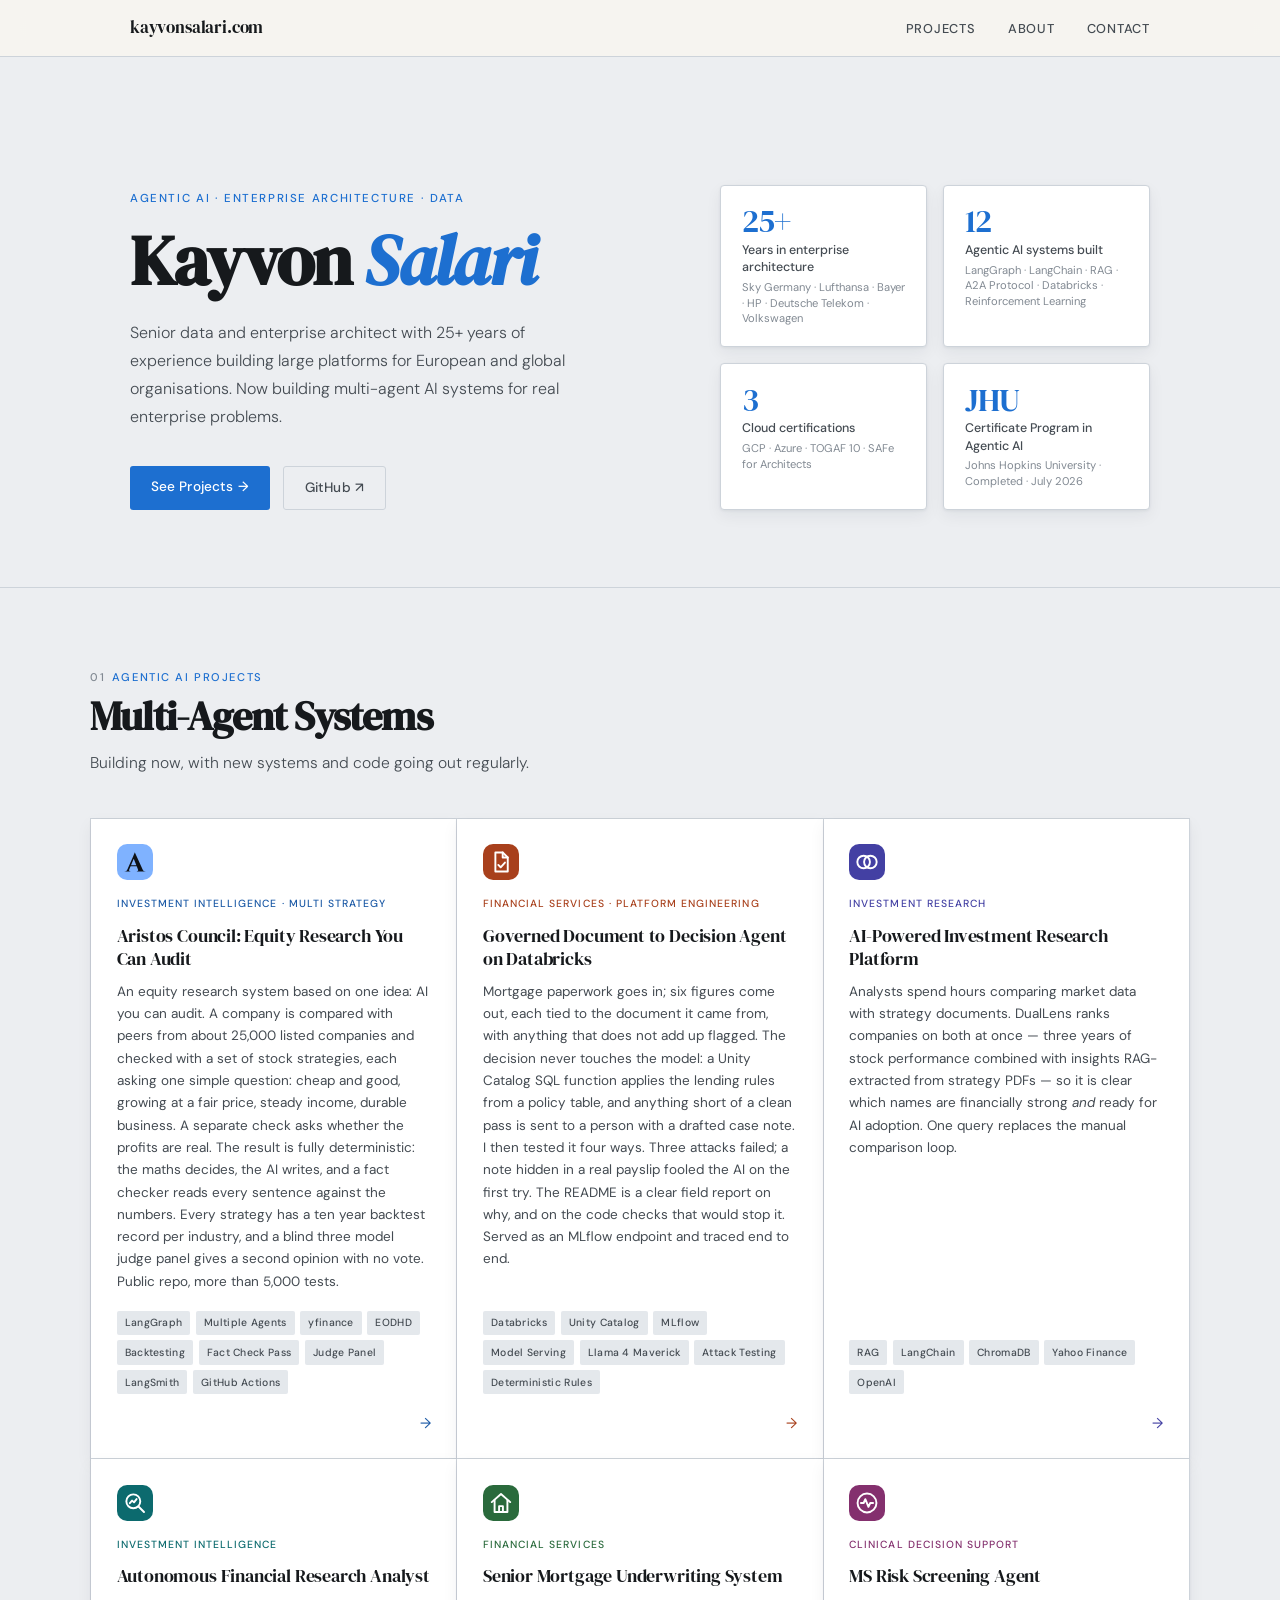
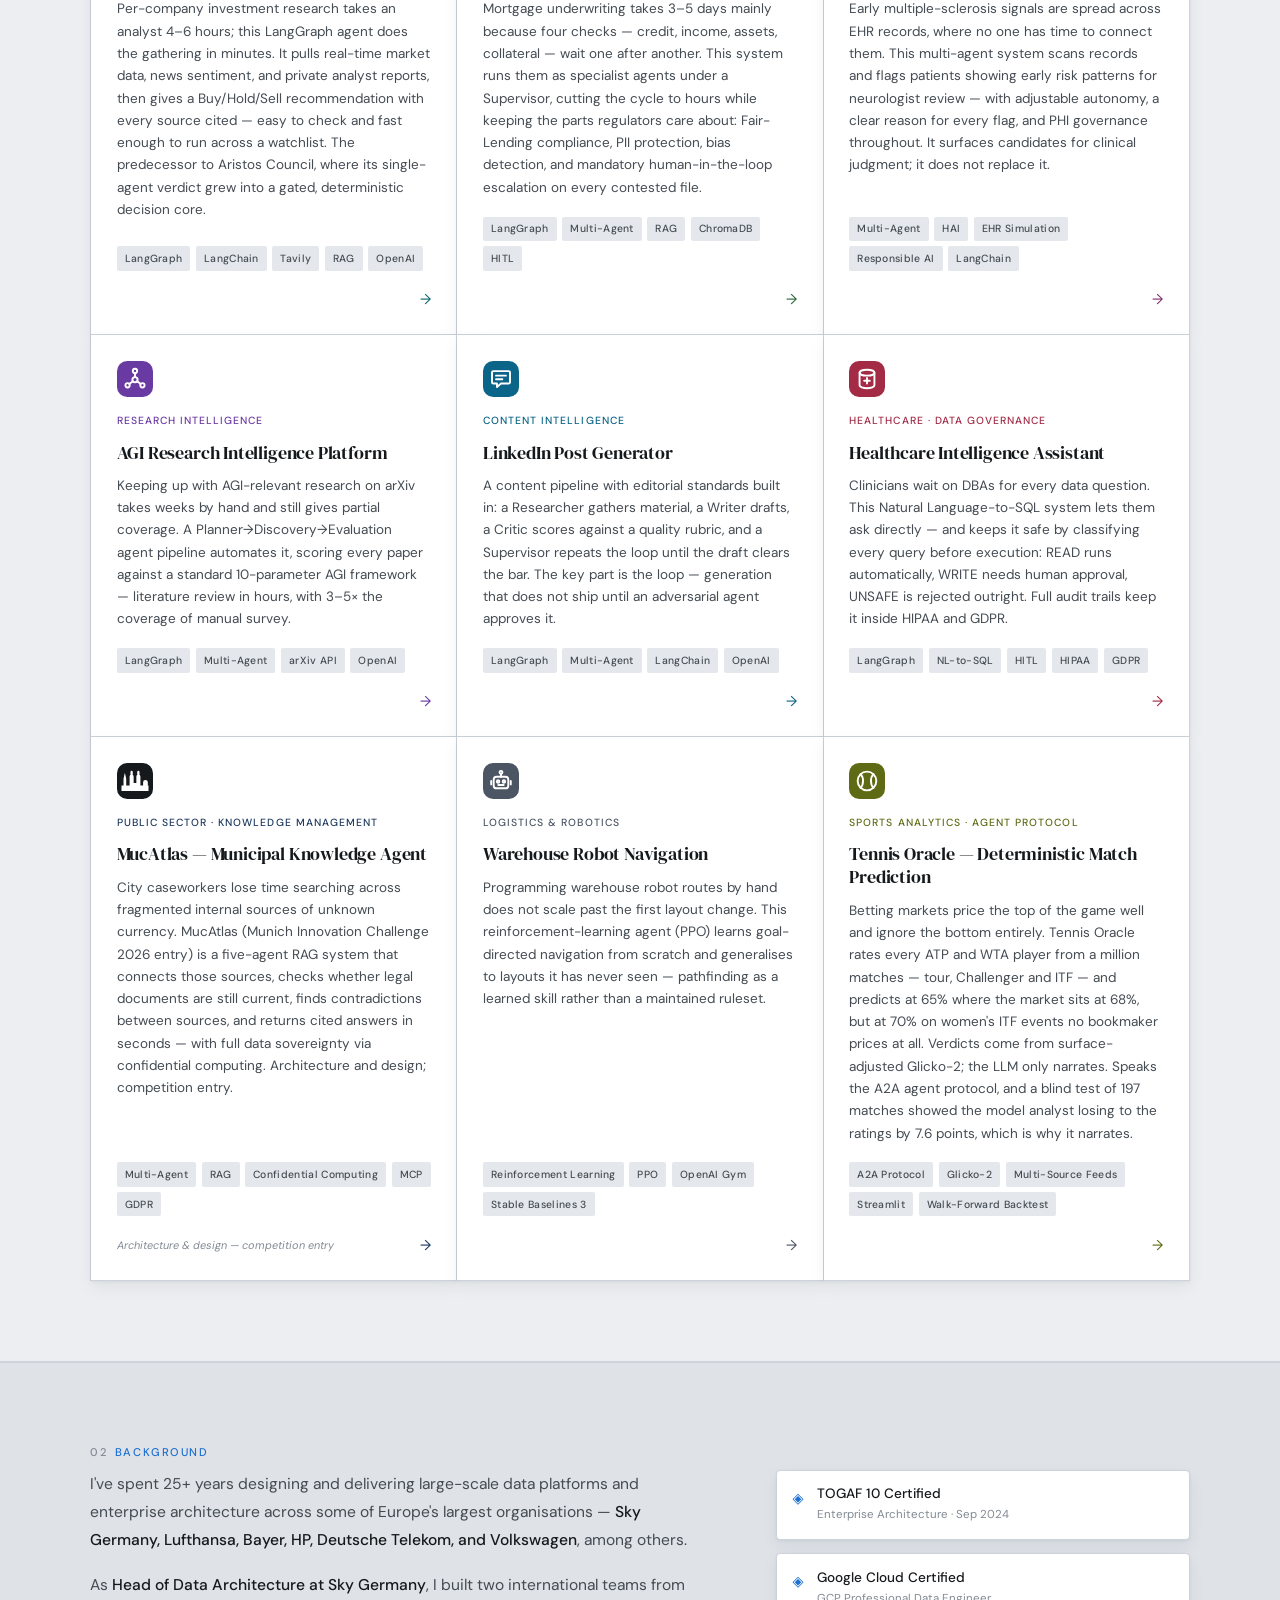
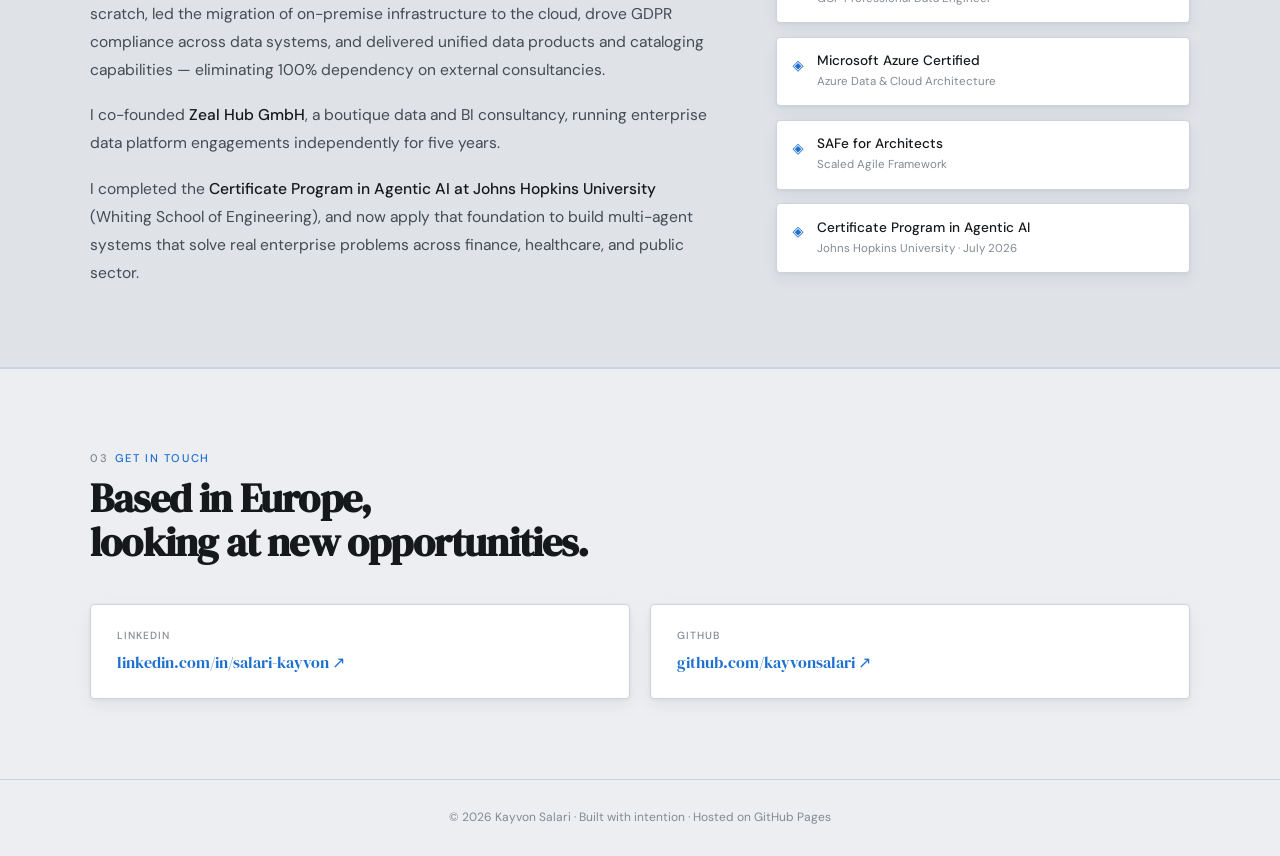
==== index.html @ 8d20ae97 "Header shows kayvonsalari.com; larger Built-with logos; MucAtlas navy and skyline icon - Main page h" ====
<!DOCTYPE html>
<html lang="en">
<head>
  <meta charset="UTF-8" />
  <meta name="viewport" content="width=device-width, initial-scale=1.0" />
  <title>Kayvon Salari — AI systems and enterprise architecture</title>
  <link rel="icon" href="data:image/svg+xml,<svg xmlns='http://www.w3.org/2000/svg' viewBox='0 0 64 64'><rect width='64' height='64' rx='12' fill='%231d6fd0'/><text x='32' y='46' font-family='Georgia,serif' font-size='42' font-weight='700' text-anchor='middle' fill='white'>K</text></svg>" />
  <link rel="preconnect" href="https://fonts.googleapis.com" />
  <link rel="preconnect" href="https://fonts.gstatic.com" crossorigin />
  <link href="https://fonts.googleapis.com/css2?family=DM+Serif+Display:ital@0;1&family=DM+Sans:ital,opsz,wght@0,9..40,300;0,9..40,400;0,9..40,500;1,9..40,300&display=swap" rel="stylesheet" />
  <style>
    *, *::before, *::after { box-sizing: border-box; margin: 0; padding: 0; }

    :root {
      --ink:          #16191c;
      --ink-mid:      #444b52;
      --ink-light:    #828a93;
      --paper:        #eceef1;
      --paper-warm:   #dfe3e8;
      --accent:       #1d6fd0;
      --accent-pale:  #e8f0fb;
      --rule:         #cdd3da;
      --tag-bg:       #e4e8ec;
      --tag-text:     #444b52;
      --card-bg:      #ffffff;
      --serif: 'DM Serif Display', Georgia, serif;
      --sans: 'DM Sans', system-ui, sans-serif;
      --max: 1100px;
      --gap: clamp(1.25rem, 4vw, 2.5rem);
    }

    html { scroll-behavior: smooth; }

    body {
      font-family: var(--sans);
      background: var(--paper);
      color: var(--ink);
      font-size: 16px;
      line-height: 1.65;
      -webkit-font-smoothing: antialiased;
    }

    /* ── NAV ── */
    nav {
      position: sticky; top: 0; z-index: 100;
      background: rgba(247,245,240,0.94);
      backdrop-filter: blur(12px);
      border-bottom: 1px solid var(--rule);
    }
    .nav-inner {
      max-width: var(--max);
      margin: 0 auto;
      padding: 0 var(--gap);
      display: flex;
      align-items: center;
      justify-content: space-between;
      height: 56px;
    }
    .nav-logo {
      font-family: var(--serif);
      font-size: 1.05rem;
      color: var(--ink);
      text-decoration: none;
      letter-spacing: -0.01em;
    }
    .nav-links { display: flex; gap: 2rem; list-style: none; }
    .nav-links a {
      font-size: 0.8rem;
      font-weight: 500;
      color: var(--ink-mid);
      text-decoration: none;
      letter-spacing: 0.06em;
      text-transform: uppercase;
      transition: color 0.15s;
    }
    .nav-links a:hover { color: var(--accent); }

    /* ── HERO ── */
    .hero {
      max-width: var(--max);
      margin: 0 auto;
      padding: clamp(4rem, 10vw, 8rem) var(--gap) clamp(3rem, 6vw, 5rem);
      display: grid;
      grid-template-columns: 1.1fr 0.9fr;
      gap: 4rem;
      align-items: end;
    }
    @media (max-width: 700px) {
      .hero { grid-template-columns: 1fr; gap: 2.5rem; }
    }

    .hero-eyebrow {
      font-size: 0.72rem;
      font-weight: 500;
      letter-spacing: 0.14em;
      text-transform: uppercase;
      color: var(--accent);
      margin-bottom: 1rem;
    }
    h1 {
      font-family: var(--serif);
      font-size: clamp(2.8rem, 6vw, 4.4rem);
      line-height: 1.04;
      letter-spacing: -0.025em;
      color: var(--ink);
    }
    h1 em { font-style: italic; color: var(--accent); }
    .hero-sub {
      margin-top: 1.4rem;
      font-size: 1rem;
      font-weight: 300;
      color: var(--ink-mid);
      max-width: 42ch;
      line-height: 1.75;
    }
    .hero-cta {
      margin-top: 2.2rem;
      display: flex;
      gap: 0.85rem;
      flex-wrap: wrap;
    }
    .btn {
      display: inline-block;
      padding: 0.6rem 1.3rem;
      border-radius: 3px;
      font-size: 0.85rem;
      font-weight: 500;
      text-decoration: none;
      letter-spacing: 0.01em;
      transition: all 0.15s;
    }
    .btn-primary { background: var(--accent); color: #fff; }
    .btn-primary:hover { background: #1857a8; }
    .btn-ghost { border: 1.5px solid var(--rule); color: var(--ink-mid); }
    .btn-ghost:hover { border-color: var(--ink-mid); color: var(--ink); }

    /* ── STATS ── */
    .stats {
      display: grid;
      grid-template-columns: 1fr 1fr;
      gap: 1rem;
    }
    .stat {
      padding: 1.2rem 1.3rem;
      background: var(--card-bg);
      border: 1px solid var(--rule);
      box-shadow: 0 1px 3px rgba(20,30,45,0.06), 0 6px 16px rgba(20,30,45,0.06);
      border-radius: 4px;
    }
    .stat-num {
      font-family: var(--serif);
      font-size: 2rem;
      line-height: 1;
      color: var(--accent);
      letter-spacing: -0.02em;
    }
    .stat-label {
      font-size: 0.78rem;
      font-weight: 500;
      color: var(--ink-mid);
      margin-top: 0.3rem;
      line-height: 1.4;
    }
    .stat-sub {
      font-size: 0.7rem;
      color: var(--ink-light);
      margin-top: 0.2rem;
      line-height: 1.4;
    }

    /* ── SECTION SHELL ── */
    .section-rule { border: none; border-top: 1px solid var(--rule); }

    section { padding: clamp(3rem, 7vw, 5rem) var(--gap); }
    .section-inner { max-width: var(--max); margin: 0 auto; }

    .section-label {
      font-size: 0.7rem;
      font-weight: 500;
      letter-spacing: 0.14em;
      text-transform: uppercase;
      color: var(--accent);
      margin-bottom: 0.5rem;
    }
    .section-label span { color: var(--ink-light); margin-right: 0.6em; }

    h2 {
      font-family: var(--serif);
      font-size: clamp(1.8rem, 3.5vw, 2.5rem);
      line-height: 1.1;
      letter-spacing: -0.02em;
      color: var(--ink);
      margin-bottom: 2.5rem;
    }

    /* ── PROJECT GRID ── */
    .projects-grid {
      display: grid;
      grid-template-columns: repeat(3, 1fr);
      /* Top and left edges here; each card draws its own right and bottom edge.
         Nothing is clipped, so a card can grow over its neighbours. */
      border-top: 1.5px solid var(--rule);
      border-left: 1.5px solid var(--rule);
    }
    @media (max-width: 900px) {
      .projects-grid { grid-template-columns: repeat(2, 1fr); }
    }
    @media (max-width: 580px) {
      .projects-grid { grid-template-columns: 1fr; }
    }

    .card {
      background: var(--card-bg);
      padding: 1.6rem 1.6rem 1.4rem;
      display: flex;
      flex-direction: column;
      border-right: 1.5px solid var(--rule);
      border-bottom: 1.5px solid var(--rule);
      box-shadow: 0 1px 3px rgba(20,30,45,0.06), 0 6px 16px rgba(20,30,45,0.06);
      text-decoration: none;
      color: inherit;
      transition: background 0.15s;
      /* --pc is the card's own project colour, set on each card */
      --pc-pale: var(--accent-pale);
    }
    @supports (color: color-mix(in srgb, red, blue)) {
      .card { --pc-pale: color-mix(in srgb, var(--pc, var(--accent)) 7%, #fff); }
    }
    .card:hover { background: var(--pc-pale); }
    .card:hover .card-arrow { transform: translateX(4px); }

    /* Focus effect: the card under the mouse grows a little and stays sharp;
       the others sit behind frosted glass. Mouse and keyboard only. On touch
       screens a tap opens the page straight away, so cards stay plain there. */
    @media (hover: hover) and (pointer: fine) {
      .card {
        position: relative;
        transition: background 0.15s, transform 0.18s ease-out, box-shadow 0.18s ease-out;
      }
      .card::after {
        content: "";
        position: absolute;
        inset: 0;
        background: rgba(236, 238, 241, 0.42);
        -webkit-backdrop-filter: blur(2px);
        backdrop-filter: blur(2px);
        opacity: 0;
        visibility: hidden;
        pointer-events: none;
        transition: opacity 0.18s ease-out, visibility 0s 0.18s;
      }
      .projects-grid:hover .card:not(:hover)::after,
      .projects-grid:has(.card:focus-visible) .card:not(:focus-visible):not(:hover)::after {
        opacity: 1;
        visibility: visible;
        transition-delay: 0s;
      }
      .card:hover, .card:focus-visible {
        transform: scale(1.03);
        z-index: 2;
        box-shadow: 0 0 0 1.5px var(--pc, var(--accent)), 0 10px 30px rgba(20,30,45,0.18);
        outline: none;
      }
    }
    @media (prefers-reduced-motion: reduce) {
      .card, .card::after, .card-arrow { transition: none; }
      .card:hover, .card:focus-visible { transform: none; }
      .card:hover .card-arrow { transform: none; }
    }

    .p-icon { display: block; width: 36px; height: 36px; margin-bottom: 0.95rem; flex-shrink: 0; }
    .p-icon-tile { fill: var(--pc, var(--accent)); }
    .p-icon-glyph { stroke: #fff; color: #fff; }
    .p-icon-bw .p-icon-tile { fill: #16191c; }

    .card-sector {
      font-size: 0.65rem;
      font-weight: 500;
      letter-spacing: 0.1em;
      text-transform: uppercase;
      color: var(--pc, var(--accent));
      margin-bottom: 0.7rem;
    }
    .card-title {
      font-family: var(--serif);
      font-size: 1.15rem;
      line-height: 1.25;
      color: var(--ink);
      margin-bottom: 0.7rem;
      letter-spacing: -0.01em;
    }
    .card-desc {
      font-size: 0.845rem;
      color: var(--ink-mid);
      line-height: 1.65;
      flex: 1;
    }
    .card-tags {
      margin-top: 1.1rem;
      display: flex;
      flex-wrap: wrap;
      gap: 0.35rem;
    }
    .tag {
      background: var(--tag-bg);
      color: var(--tag-text);
      font-size: 0.65rem;
      font-weight: 500;
      padding: 0.22rem 0.5rem;
      border-radius: 2px;
      letter-spacing: 0.03em;
    }
    .card-footer {
      margin-top: 1.1rem;
      display: flex;
      align-items: center;
      justify-content: space-between;
    }
    .card-note {
      font-size: 0.68rem;
      color: var(--ink-light);
      font-style: italic;
    }
    .card-arrow {
      font-size: 0.9rem;
      color: var(--pc, var(--accent));
      transition: transform 0.2s;
      flex-shrink: 0;
    }

    /* ── ABOUT ── */
    .about-section {
      background: var(--paper-warm);
      border-top: 1px solid var(--rule);
      border-bottom: 1px solid var(--rule);
    }
    .about-grid {
      display: grid;
      grid-template-columns: 1.2fr 0.8fr;
      gap: 4rem;
      align-items: start;
    }
    @media (max-width: 700px) { .about-grid { grid-template-columns: 1fr; gap: 2.5rem; } }

    .about-text p {
      font-size: 0.975rem;
      color: var(--ink-mid);
      line-height: 1.8;
      margin-bottom: 1.1rem;
    }
    .about-text p:last-child { margin-bottom: 0; }
    .about-text strong { color: var(--ink); font-weight: 500; }

    .certs { display: flex; flex-direction: column; gap: 0.85rem; }
    .cert {
      display: flex;
      align-items: flex-start;
      gap: 0.85rem;
      padding: 0.9rem 1rem;
      background: var(--card-bg);
      border: 1px solid var(--rule);
      box-shadow: 0 1px 3px rgba(20,30,45,0.06), 0 6px 16px rgba(20,30,45,0.06);
      border-radius: 4px;
    }
    .cert-icon { font-size: 0.9rem; color: var(--accent); margin-top: 0.1rem; flex-shrink: 0; }
    .cert-name { font-size: 0.85rem; font-weight: 500; color: var(--ink); line-height: 1.3; }
    .cert-sub { font-size: 0.72rem; color: var(--ink-light); margin-top: 0.15rem; }

    /* ── CONTACT ── */
    .contact-grid {
      display: grid;
      grid-template-columns: 1fr 1fr;
      gap: 1.25rem;
    }
    @media (max-width: 560px) { .contact-grid { grid-template-columns: 1fr; } }

    .contact-card {
      display: flex;
      flex-direction: column;
      padding: 1.4rem 1.6rem;
      background: var(--card-bg);
      border: 1px solid var(--rule);
      box-shadow: 0 1px 3px rgba(20,30,45,0.06), 0 6px 16px rgba(20,30,45,0.06);
      border-radius: 4px;
      text-decoration: none;
      color: inherit;
      transition: border-color 0.15s;
    }
    .contact-card:hover { border-color: var(--accent); }
    .contact-platform {
      font-size: 0.65rem;
      font-weight: 500;
      letter-spacing: 0.1em;
      text-transform: uppercase;
      color: var(--ink-light);
      margin-bottom: 0.3rem;
    }
    .contact-handle {
      font-family: var(--serif);
      font-size: 1rem;
      color: var(--accent);
    }

    /* ── FOOTER ── */
    footer {
      border-top: 1px solid var(--rule);
      padding: 1.75rem var(--gap);
      text-align: center;
      font-size: 0.75rem;
      color: var(--ink-light);
    }
  </style>
</head>
<body>

<!-- NAV -->
<nav>
  <div class="nav-inner">
    <a class="nav-logo" href="#">kayvonsalari.com</a>
    <ul class="nav-links">
      <li><a href="#projects">Projects</a></li>
      <li><a href="#about">About</a></li>
      <li><a href="#contact">Contact</a></li>
    </ul>
  </div>
</nav>

<main>

  <!-- HERO -->
  <div class="hero">
    <div>
      <p class="hero-eyebrow">Agentic AI · Enterprise Architecture · Data</p>
      <h1>Kayvon <em>Salari</em></h1>
      <p class="hero-sub">Senior data and enterprise architect with 25+ years of experience building large platforms for European and global organisations. Now building multi-agent AI systems for real enterprise problems.</p>
      <div class="hero-cta">
        <a href="#projects" class="btn btn-primary">See Projects →</a>
        <a href="https://github.com/kayvonsalari" target="_blank" rel="noopener" class="btn btn-ghost">GitHub ↗</a>
      </div>
    </div>
    <div class="stats">
      <div class="stat">
        <div class="stat-num">25+</div>
        <div class="stat-label">Years in enterprise architecture</div>
        <div class="stat-sub">Sky Germany · Lufthansa · Bayer · HP · Deutsche Telekom · Volkswagen</div>
      </div>
      <div class="stat">
        <div class="stat-num">12</div>
        <div class="stat-label">Agentic AI systems built</div>
        <div class="stat-sub">LangGraph · LangChain · RAG · A2A Protocol · Databricks · Reinforcement Learning</div>
      </div>
      <div class="stat">
        <div class="stat-num">3</div>
        <div class="stat-label">Cloud certifications</div>
        <div class="stat-sub">GCP · Azure · TOGAF 10 · SAFe for Architects</div>
      </div>
      <div class="stat">
        <div class="stat-num">JHU</div>
        <div class="stat-label">Certificate Program in Agentic AI</div>
        <div class="stat-sub">Johns Hopkins University · Completed · July 2026</div>
      </div>
    </div>
  </div>

  <hr class="section-rule" />

  <!-- PROJECTS -->
  <section id="projects">
    <div class="section-inner">
      <p class="section-label"><span>01</span>Agentic AI Projects</p>
      <h2 style="margin-bottom: 0.75rem;">Multi-Agent Systems</h2>
      <p style="font-size: 0.975rem; font-weight: 300; color: var(--ink-mid); max-width: 52ch; line-height: 1.75; margin-bottom: 2.5rem;">Building now, with new systems and code going out regularly.</p>
      <div class="projects-grid">

        <a class="card" href="/projects/aristos-council/" style="--pc: #1c5aa6;">
          <svg class="p-icon" viewBox="0 0 32 32" aria-hidden="true" focusable="false"><rect width="32" height="32" rx="9" fill="#7FB2FF"/><path d="M15.89 7.5 23.6 24.36H19.37L14.46 12.05ZM10.82 22.78Q10.62 23.25 10.74 23.58Q10.86 23.91 11.15 24.09Q11.43 24.26 11.72 24.26H11.93V24.5H6.87V24.26Q6.87 24.26 6.97 24.26Q7.08 24.26 7.08 24.26Q7.62 24.26 8.2 23.92Q8.78 23.58 9.16 22.78ZM15.89 7.5 15.98 10.39 10.12 24.43H8.41L14.52 10.59Q14.59 10.46 14.77 10.07Q14.94 9.67 15.14 9.17Q15.35 8.68 15.51 8.22Q15.67 7.76 15.68 7.5ZM18.38 18.87V19.87H11.42V18.87ZM18.72 22.78H22.87Q23.25 23.58 23.83 23.92Q24.4 24.26 24.94 24.26Q24.94 24.26 25.04 24.26Q25.13 24.26 25.13 24.26V24.5H17.61V24.26H17.83Q18.29 24.26 18.65 23.87Q19.01 23.48 18.72 22.78Z" fill="#0E1217"/></svg>
          <div class="card-sector">Investment Intelligence &middot; Multi Strategy</div>
          <div class="card-title">Aristos Council: Equity Research You Can Audit</div>
          <p class="card-desc">An equity research system based on one idea: AI you can audit. A company is compared with peers from about 25,000 listed companies and checked with a set of stock strategies, each asking one simple question: cheap and good, growing at a fair price, steady income, durable business. A separate check asks whether the profits are real. The result is fully deterministic: the maths decides, the AI writes, and a fact checker reads every sentence against the numbers. Every strategy has a ten year backtest record per industry, and a blind three model judge panel gives a second opinion with no vote. Public repo, more than 5,000 tests.</p>
          <div class="card-tags">
            <span class="tag">LangGraph</span><span class="tag">Multiple Agents</span><span class="tag">yfinance</span><span class="tag">EODHD</span><span class="tag">Backtesting</span><span class="tag">Fact Check Pass</span><span class="tag">Judge Panel</span><span class="tag">LangSmith</span><span class="tag">GitHub Actions</span>
          </div>
          <div class="card-footer"><span class="card-note"></span><span class="card-arrow">→</span></div>
        </a>

        <a class="card" href="/projects/databricks-underwriting-agent/" style="--pc: #a8401c;">
          <svg class="p-icon" viewBox="0 0 32 32" aria-hidden="true" focusable="false"><rect class="p-icon-tile" width="32" height="32" rx="9"/><g class="p-icon-glyph" fill="none" stroke-width="1.7" stroke-linecap="round" stroke-linejoin="round"><path d="M11 7.5h6.5L22 12v12.5H11z"/><path d="M17.5 7.5V12H22"/><path d="M13.6 18.6l2.1 2.1 3.8-4.2"/></g></svg>
          <div class="card-sector">Financial Services &middot; Platform Engineering</div>
          <div class="card-title">Governed Document to Decision Agent on Databricks</div>
          <p class="card-desc">Mortgage paperwork goes in; six figures come out, each tied to the document it came from, with anything that does not add up flagged. The decision never touches the model: a Unity Catalog SQL function applies the lending rules from a policy table, and anything short of a clean pass is sent to a person with a drafted case note. I then tested it four ways. Three attacks failed; a note hidden in a real payslip fooled the AI on the first try. The README is a clear field report on why, and on the code checks that would stop it. Served as an MLflow endpoint and traced end to end.</p>
          <div class="card-tags">
            <span class="tag">Databricks</span><span class="tag">Unity Catalog</span><span class="tag">MLflow</span><span class="tag">Model Serving</span><span class="tag">Llama 4 Maverick</span><span class="tag">Attack Testing</span><span class="tag">Deterministic Rules</span>
          </div>
          <div class="card-footer"><span class="card-note"></span><span class="card-arrow">→</span></div>
        </a>

        <a class="card" href="/projects/duallens/" style="--pc: #4340a3;">
          <svg class="p-icon" viewBox="0 0 32 32" aria-hidden="true" focusable="false"><rect class="p-icon-tile" width="32" height="32" rx="9"/><g class="p-icon-glyph" fill="none" stroke-width="1.7" stroke-linecap="round" stroke-linejoin="round"><circle cx="13" cy="16" r="5.6"/><circle cx="19" cy="16" r="5.6"/></g></svg>
          <div class="card-sector">Investment Research</div>
          <div class="card-title">AI-Powered Investment Research Platform</div>
          <p class="card-desc">Analysts spend hours comparing market data with strategy documents. DualLens ranks companies on both at once — three years of stock performance combined with insights RAG-extracted from strategy PDFs — so it is clear which names are financially strong <em>and</em> ready for AI adoption. One query replaces the manual comparison loop.</p>
          <div class="card-tags">
            <span class="tag">RAG</span><span class="tag">LangChain</span><span class="tag">ChromaDB</span><span class="tag">Yahoo Finance</span><span class="tag">OpenAI</span>
          </div>
          <div class="card-footer"><span class="card-note"></span><span class="card-arrow">→</span></div>
        </a>

        <a class="card" href="/projects/financial-research-analyst/" style="--pc: #0c6a6e;">
          <svg class="p-icon" viewBox="0 0 32 32" aria-hidden="true" focusable="false"><rect class="p-icon-tile" width="32" height="32" rx="9"/><g class="p-icon-glyph" fill="none" stroke-width="1.7" stroke-linecap="round" stroke-linejoin="round"><circle cx="14.5" cy="14.5" r="6.2"/><path d="M19.1 19.1L24 24"/><path d="M11.4 16.2l2-2.3 1.7 1.5 2.3-2.9"/></g></svg>
          <div class="card-sector">Investment Intelligence</div>
          <div class="card-title">Autonomous Financial Research Analyst</div>
          <p class="card-desc">Per-company investment research takes an analyst 4–6 hours; this LangGraph agent does the gathering in minutes. It pulls real-time market data, news sentiment, and private analyst reports, then gives a Buy/Hold/Sell recommendation with every source cited — easy to check and fast enough to run across a watchlist. The predecessor to Aristos Council, where its single-agent verdict grew into a gated, deterministic decision core.</p>
          <div class="card-tags">
            <span class="tag">LangGraph</span><span class="tag">LangChain</span><span class="tag">Tavily</span><span class="tag">RAG</span><span class="tag">OpenAI</span>
          </div>
          <div class="card-footer"><span class="card-note"></span><span class="card-arrow">→</span></div>
        </a>

        <a class="card" href="/projects/mortgage-underwriting/" style="--pc: #2a6a3c;">
          <svg class="p-icon" viewBox="0 0 32 32" aria-hidden="true" focusable="false"><rect class="p-icon-tile" width="32" height="32" rx="9"/><g class="p-icon-glyph" fill="none" stroke-width="1.7" stroke-linecap="round" stroke-linejoin="round"><path d="M7.8 15.2L16 8l8.2 7.2"/><path d="M10.3 13.6V24h11.4V13.6"/><path d="M14.3 24v-5.2h3.4V24"/></g></svg>
          <div class="card-sector">Financial Services</div>
          <div class="card-title">Senior Mortgage Underwriting System</div>
          <p class="card-desc">Mortgage underwriting takes 3–5 days mainly because four checks — credit, income, assets, collateral — wait one after another. This system runs them as specialist agents under a Supervisor, cutting the cycle to hours while keeping the parts regulators care about: Fair-Lending compliance, PII protection, bias detection, and mandatory human-in-the-loop escalation on every contested file.</p>
          <div class="card-tags">
            <span class="tag">LangGraph</span><span class="tag">Multi-Agent</span><span class="tag">RAG</span><span class="tag">ChromaDB</span><span class="tag">HITL</span>
          </div>
          <div class="card-footer"><span class="card-note"></span><span class="card-arrow">→</span></div>
        </a>

        <a class="card" href="/projects/ms-risk-screening/" style="--pc: #84306e;">
          <svg class="p-icon" viewBox="0 0 32 32" aria-hidden="true" focusable="false"><rect class="p-icon-tile" width="32" height="32" rx="9"/><g class="p-icon-glyph" fill="none" stroke-width="1.7" stroke-linecap="round" stroke-linejoin="round"><circle cx="16" cy="16" r="8.4"/><path d="M10.6 16h2.4l1.5-3.4 2.8 6.8 1.6-3.4h2.5"/></g></svg>
          <div class="card-sector">Clinical Decision Support</div>
          <div class="card-title">MS Risk Screening Agent</div>
          <p class="card-desc">Early multiple-sclerosis signals are spread across EHR records, where no one has time to connect them. This multi-agent system scans records and flags patients showing early risk patterns for neurologist review — with adjustable autonomy, a clear reason for every flag, and PHI governance throughout. It surfaces candidates for clinical judgment; it does not replace it.</p>
          <div class="card-tags">
            <span class="tag">Multi-Agent</span><span class="tag">HAI</span><span class="tag">EHR Simulation</span><span class="tag">Responsible AI</span><span class="tag">LangChain</span>
          </div>
          <div class="card-footer"><span class="card-note"></span><span class="card-arrow">→</span></div>
        </a>

        <a class="card" href="/projects/agi-research-intelligence/" style="--pc: #6a3aa3;">
          <svg class="p-icon" viewBox="0 0 32 32" aria-hidden="true" focusable="false"><rect class="p-icon-tile" width="32" height="32" rx="9"/><g class="p-icon-glyph" fill="none" stroke-width="1.7" stroke-linecap="round" stroke-linejoin="round"><circle cx="16" cy="16.6" r="2.3"/><circle cx="16" cy="8.8" r="1.9"/><circle cx="9.4" cy="21.6" r="1.9"/><circle cx="22.6" cy="21.6" r="1.9"/><path d="M16 10.7v3.6M11 20.4l3-2.3M21 20.4l-3-2.3"/></g></svg>
          <div class="card-sector">Research Intelligence</div>
          <div class="card-title">AGI Research Intelligence Platform</div>
          <p class="card-desc">Keeping up with AGI-relevant research on arXiv takes weeks by hand and still gives partial coverage. A Planner→Discovery→Evaluation agent pipeline automates it, scoring every paper against a standard 10-parameter AGI framework — literature review in hours, with 3–5× the coverage of manual survey.</p>
          <div class="card-tags">
            <span class="tag">LangGraph</span><span class="tag">Multi-Agent</span><span class="tag">arXiv API</span><span class="tag">OpenAI</span>
          </div>
          <div class="card-footer"><span class="card-note"></span><span class="card-arrow">→</span></div>
        </a>

        <a class="card" href="/projects/linkedin-post-generator/" style="--pc: #0b6589;">
          <svg class="p-icon" viewBox="0 0 32 32" aria-hidden="true" focusable="false"><rect class="p-icon-tile" width="32" height="32" rx="9"/><g class="p-icon-glyph" fill="none" stroke-width="1.7" stroke-linecap="round" stroke-linejoin="round"><path d="M9.2 9h13.6a1.2 1.2 0 011.2 1.2v8.6a1.2 1.2 0 01-1.2 1.2H16l-3.6 3.2V20H9.2A1.2 1.2 0 018 18.800V10.2A1.2 1.2 0 019.2 9z"/><path d="M11.6 13h8.8M11.6 16.2h5.6"/></g></svg>
          <div class="card-sector">Content Intelligence</div>
          <div class="card-title">LinkedIn Post Generator</div>
          <p class="card-desc">A content pipeline with editorial standards built in: a Researcher gathers material, a Writer drafts, a Critic scores against a quality rubric, and a Supervisor repeats the loop until the draft clears the bar. The key part is the loop — generation that does not ship until an adversarial agent approves it.</p>
          <div class="card-tags">
            <span class="tag">LangGraph</span><span class="tag">Multi-Agent</span><span class="tag">LangChain</span><span class="tag">OpenAI</span>
          </div>
          <div class="card-footer"><span class="card-note"></span><span class="card-arrow">→</span></div>
        </a>

        <a class="card" href="/projects/healthcare-intelligence-assistant/" style="--pc: #a32b45;">
          <svg class="p-icon" viewBox="0 0 32 32" aria-hidden="true" focusable="false"><rect class="p-icon-tile" width="32" height="32" rx="9"/><g class="p-icon-glyph" fill="none" stroke-width="1.7" stroke-linecap="round" stroke-linejoin="round"><ellipse cx="16" cy="10.4" rx="6.6" ry="2.6"/><path d="M9.4 10.4v11.2c0 1.4 3 2.6 6.600 2.6s6.600-1.200 6.600-2.600V10.400"/><path d="M16 15v5M13.500 17.500h5"/></g></svg>
          <div class="card-sector">Healthcare · Data Governance</div>
          <div class="card-title">Healthcare Intelligence Assistant</div>
          <p class="card-desc">Clinicians wait on DBAs for every data question. This Natural Language-to-SQL system lets them ask directly — and keeps it safe by classifying every query before execution: READ runs automatically, WRITE needs human approval, UNSAFE is rejected outright. Full audit trails keep it inside HIPAA and GDPR.</p>
          <div class="card-tags">
            <span class="tag">LangGraph</span><span class="tag">NL-to-SQL</span><span class="tag">HITL</span><span class="tag">HIPAA</span><span class="tag">GDPR</span>
          </div>
          <div class="card-footer"><span class="card-note"></span><span class="card-arrow">→</span></div>
        </a>

        <a class="card" href="/projects/mucatlas/" style="--pc: #1e3a5f;">
          <svg class="p-icon p-icon-bw" viewBox="0 0 32 32" aria-hidden="true" focusable="false"><rect class="p-icon-tile" width="32" height="32" rx="9"/><g class="p-icon-glyph" fill="none" stroke-width="1.7" stroke-linecap="round" stroke-linejoin="round"><g transform="translate(16 16.500) scale(1.200) translate(-16 -17)"><path fill="currentColor" stroke="none" d="M6 24v-4h1.500v-5l1-4.500 1 4.500v5H12v-6.800a1.500 1.500 0 0 1 3 0V18h2v-4.800a1.500 1.500 0 0 1 3 0V20h2v-2.500a1.750 1.750 0 0 1 3.500 0V20H26v4z"/><path d="M13.500 11.600V9.900M18.500 11.600V9.900"/></g></g></svg>
          <div class="card-sector">Public Sector · Knowledge Management</div>
          <div class="card-title">MucAtlas — Municipal Knowledge Agent</div>
          <p class="card-desc">City caseworkers lose time searching across fragmented internal sources of unknown currency. MucAtlas (Munich Innovation Challenge 2026 entry) is a five-agent RAG system that connects those sources, checks whether legal documents are still current, finds contradictions between sources, and returns cited answers in seconds — with full data sovereignty via confidential computing. Architecture and design; competition entry.</p>
          <div class="card-tags">
            <span class="tag">Multi-Agent</span><span class="tag">RAG</span><span class="tag">Confidential Computing</span><span class="tag">MCP</span><span class="tag">GDPR</span>
          </div>
          <div class="card-footer"><span class="card-note">Architecture &amp; design — competition entry</span><span class="card-arrow">→</span></div>
        </a>

        <a class="card" href="/projects/warehouse-robot-navigation/" style="--pc: #4b5563;">
          <svg class="p-icon" viewBox="0 0 32 32" aria-hidden="true" focusable="false"><rect class="p-icon-tile" width="32" height="32" rx="9"/><g class="p-icon-glyph" fill="none" stroke-width="1.7" stroke-linecap="round" stroke-linejoin="round"><rect x="9.5" y="12.2" width="13" height="10.300" rx="2.600"/><path d="M16 12.200V9.600"/><circle cx="16" cy="8.300" r="1.300"/><circle cx="13.400" cy="16.400" r="1.100"/><circle cx="18.600" cy="16.400" r="1.100"/><path d="M13.600 19.600h4.800"/><path d="M7.300 16v3M24.700 16v3"/></g></svg>
          <div class="card-sector">Logistics &amp; Robotics</div>
          <div class="card-title">Warehouse Robot Navigation</div>
          <p class="card-desc">Programming warehouse robot routes by hand does not scale past the first layout change. This reinforcement-learning agent (PPO) learns goal-directed navigation from scratch and generalises to layouts it has never seen — pathfinding as a learned skill rather than a maintained ruleset.</p>
          <div class="card-tags">
            <span class="tag">Reinforcement Learning</span><span class="tag">PPO</span><span class="tag">OpenAI Gym</span><span class="tag">Stable Baselines 3</span>
          </div>
          <div class="card-footer"><span class="card-note"></span><span class="card-arrow">→</span></div>
        </a>

        <a class="card" href="/projects/tennis-oracle/" style="--pc: #5f6b14;">
          <svg class="p-icon" viewBox="0 0 32 32" aria-hidden="true" focusable="false"><rect class="p-icon-tile" width="32" height="32" rx="9"/><g class="p-icon-glyph" fill="none" stroke-width="1.7" stroke-linecap="round" stroke-linejoin="round"><circle cx="16" cy="16" r="8.300"/><path d="M10.300 10c2.900 2.700 2.900 9.300 0 12M21.700 10c-2.900 2.700-2.900 9.300 0 12"/></g></svg>
          <div class="card-sector">Sports Analytics &middot; Agent Protocol</div>
          <div class="card-title">Tennis Oracle — Deterministic Match Prediction</div>
          <p class="card-desc">Betting markets price the top of the game well and ignore the bottom entirely. Tennis Oracle rates every ATP and WTA player from a million matches — tour, Challenger and ITF — and predicts at 65% where the market sits at 68%, but at 70% on women's ITF events no bookmaker prices at all. Verdicts come from surface-adjusted Glicko-2; the LLM only narrates. Speaks the A2A agent protocol, and a blind test of 197 matches showed the model analyst losing to the ratings by 7.6 points, which is why it narrates.</p>
          <div class="card-tags">
            <span class="tag">A2A Protocol</span><span class="tag">Glicko-2</span><span class="tag">Multi-Source Feeds</span><span class="tag">Streamlit</span><span class="tag">Walk-Forward Backtest</span>
          </div>
          <div class="card-footer"><span class="card-note"></span><span class="card-arrow">→</span></div>
        </a>

      </div>
    </div>
  </section>

  <hr class="section-rule" />

  <!-- ABOUT -->
  <section id="about" class="about-section">
    <div class="section-inner">
      <p class="section-label"><span>02</span>Background</p>
      <div class="about-grid">
        <div class="about-text">
          <p>I've spent 25+ years designing and delivering large-scale data platforms and enterprise architecture across some of Europe's largest organisations — <strong>Sky Germany, Lufthansa, Bayer, HP, Deutsche Telekom, and Volkswagen</strong>, among others.</p>
          <p>As <strong>Head of Data Architecture at Sky Germany</strong>, I built two international teams from scratch, led the migration of on-premise infrastructure to the cloud, drove GDPR compliance across data systems, and delivered unified data products and cataloging capabilities — eliminating 100% dependency on external consultancies.</p>
          <p>I co-founded <strong>Zeal Hub GmbH</strong>, a boutique data and BI consultancy, running enterprise data platform engagements independently for five years.</p>
          <p>I completed the <strong>Certificate Program in Agentic AI at Johns Hopkins University</strong> (Whiting School of Engineering), and now apply that foundation to build multi-agent systems that solve real enterprise problems across finance, healthcare, and public sector.</p>
        </div>
        <div class="certs">
          <div class="cert">
            <div class="cert-icon">◈</div>
            <div>
              <div class="cert-name">TOGAF 10 Certified</div>
              <div class="cert-sub">Enterprise Architecture · Sep 2024</div>
            </div>
          </div>
          <div class="cert">
            <div class="cert-icon">◈</div>
            <div>
              <div class="cert-name">Google Cloud Certified</div>
              <div class="cert-sub">GCP Professional Data Engineer</div>
            </div>
          </div>
          <div class="cert">
            <div class="cert-icon">◈</div>
            <div>
              <div class="cert-name">Microsoft Azure Certified</div>
              <div class="cert-sub">Azure Data &amp; Cloud Architecture</div>
            </div>
          </div>
          <div class="cert">
            <div class="cert-icon">◈</div>
            <div>
              <div class="cert-name">SAFe for Architects</div>
              <div class="cert-sub">Scaled Agile Framework</div>
            </div>
          </div>
          <div class="cert">
            <div class="cert-icon">◈</div>
            <div>
              <div class="cert-name">Certificate Program in Agentic AI</div>
              <div class="cert-sub">Johns Hopkins University · July 2026</div>
            </div>
          </div>
        </div>
      </div>
    </div>
  </section>

  <hr class="section-rule" />

  <!-- CONTACT -->
  <section id="contact">
    <div class="section-inner">
      <p class="section-label"><span>03</span>Get in Touch</p>
      <h2>Based in Europe,<br>looking at new opportunities.</h2>
      <div class="contact-grid">
        <a class="contact-card" href="https://www.linkedin.com/in/salari-kayvon/" target="_blank" rel="noopener">
          <div class="contact-platform">LinkedIn</div>
          <div class="contact-handle">linkedin.com/in/salari-kayvon ↗</div>
        </a>
        <a class="contact-card" href="https://github.com/kayvonsalari" target="_blank" rel="noopener">
          <div class="contact-platform">GitHub</div>
          <div class="contact-handle">github.com/kayvonsalari ↗</div>
        </a>
      </div>
    </div>
  </section>

</main>

<footer>
  © 2026 Kayvon Salari · Built with intention · Hosted on GitHub Pages
</footer>

</body>
</html>
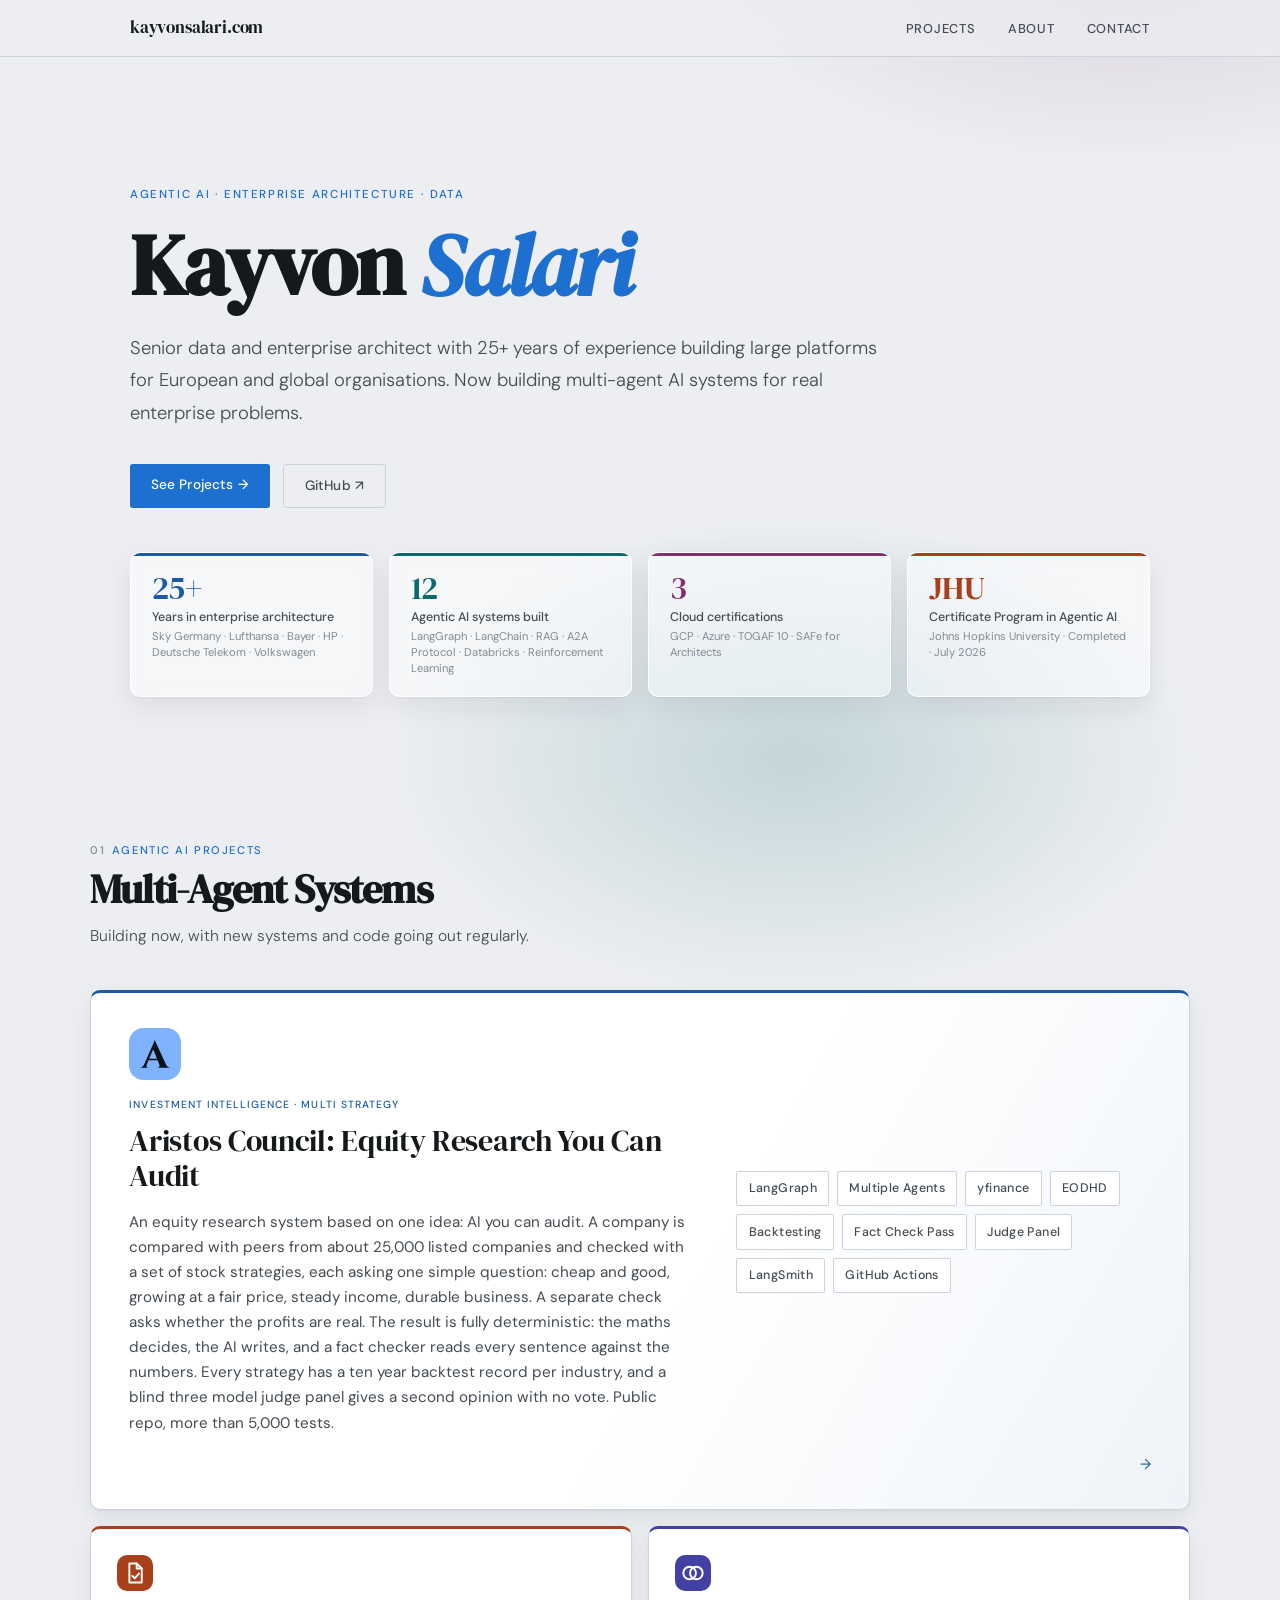
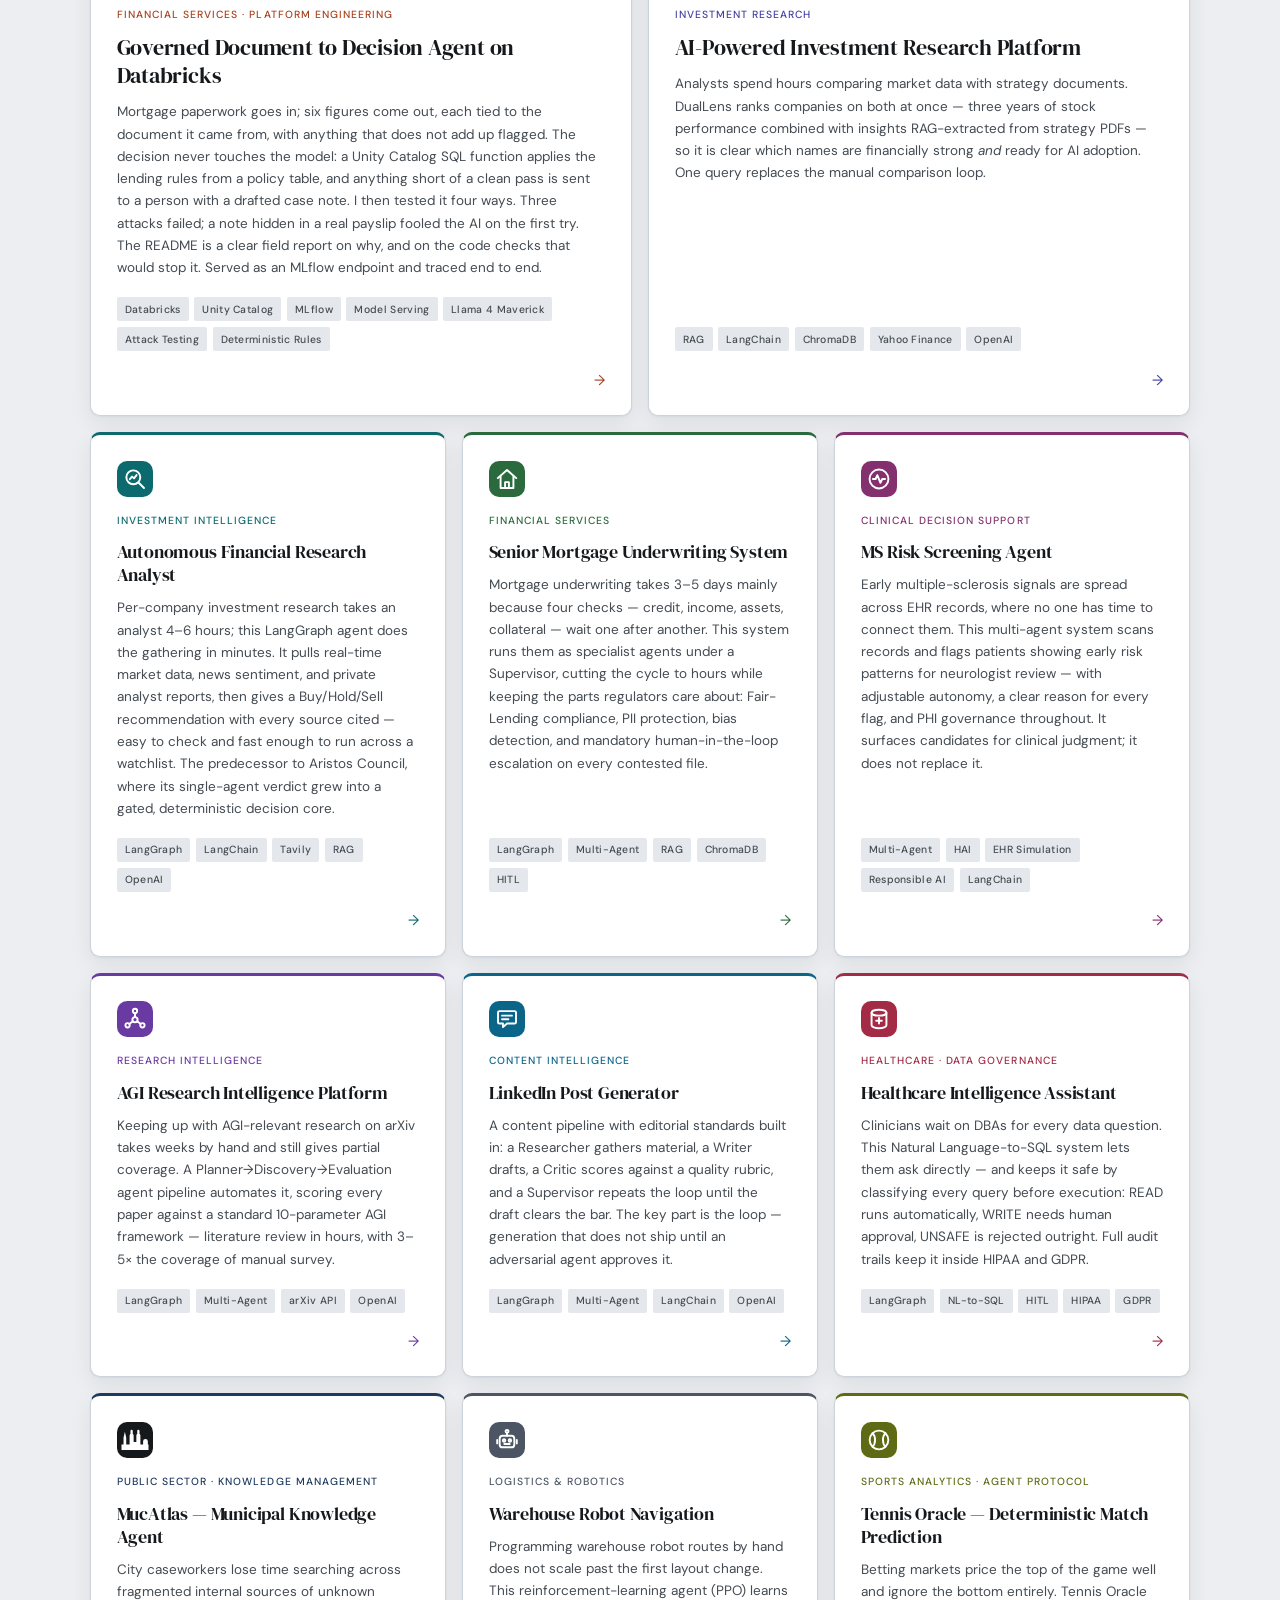
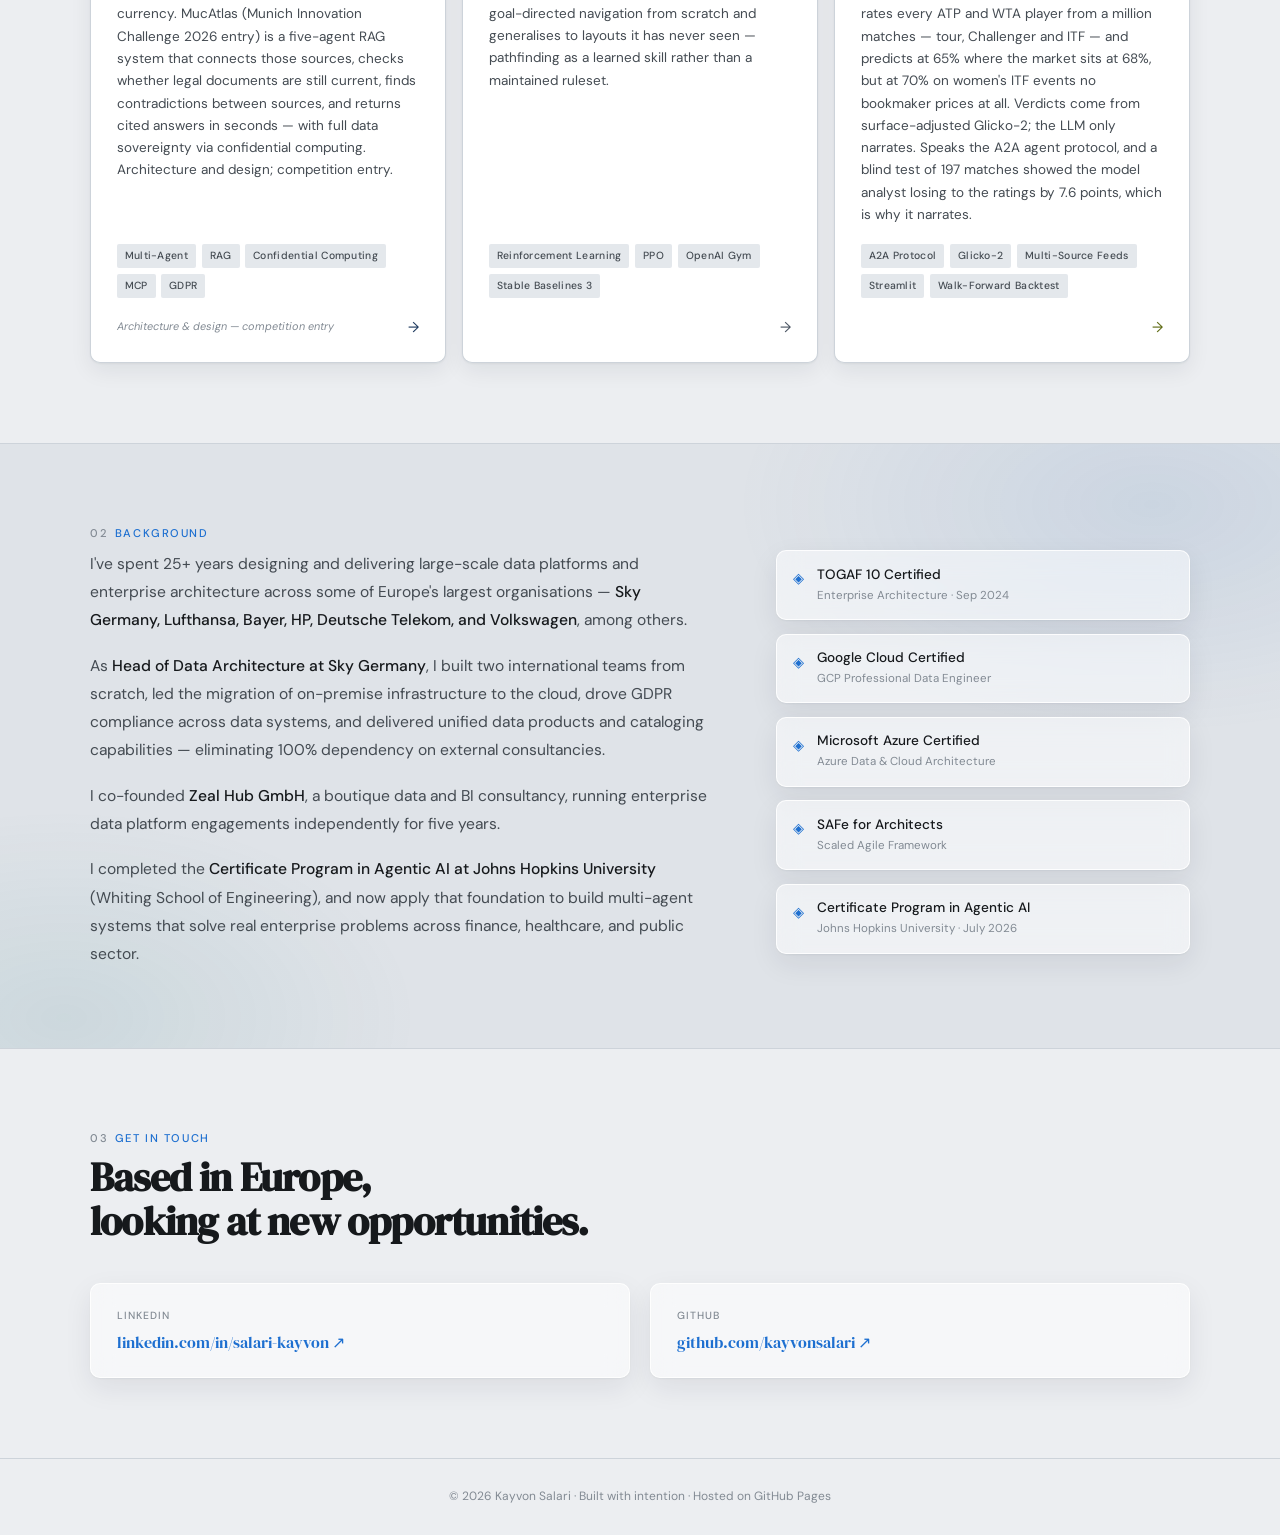
==== commit cc53ca86: "Front page refresh (option B): clearer opening, glass panels, lead project first - Soft colour wash," ====
--- a/index.html
+++ b/index.html
@@ -249,7 +249,7 @@
         pointer-events: none;
         transition: opacity 0.18s ease-out, visibility 0s 0.18s;
       }
-      .projects-grid:hover .card:not(:hover)::after,
+      .projects-grid:has(.card:hover) .card:not(:hover)::after,
       .projects-grid:has(.card:focus-visible) .card:not(:focus-visible):not(:hover)::after {
         opacity: 1;
         visibility: visible;
@@ -408,6 +408,87 @@
       text-align: center;
       font-size: 0.75rem;
       color: var(--ink-light);
+    }
+
+    /* ── FRONT PAGE REFRESH (shared by all options) ── */
+    body {
+      background:
+        radial-gradient(58rem 30rem at 12% -6%, rgba(28, 90, 166, 0.26), transparent 62%),
+        radial-gradient(46rem 26rem at 88% -2%, rgba(132, 48, 110, 0.19), transparent 62%),
+        radial-gradient(40rem 24rem at 62% 16%, rgba(12, 106, 110, 0.18), transparent 62%),
+        var(--paper);
+      background-repeat: no-repeat;
+    }
+    nav {
+      background: rgba(236, 238, 241, 0.72);
+      -webkit-backdrop-filter: blur(14px) saturate(1.3);
+      backdrop-filter: blur(14px) saturate(1.3);
+    }
+    @media (max-width: 480px) {
+      .nav-inner { gap: 0.75rem; }
+      .nav-logo { font-size: 0.95rem; }
+      .nav-links { gap: 0.9rem; }
+      .nav-links a { font-size: 0.7rem; letter-spacing: 0.04em; }
+    }
+    /* Frosted glass panels */
+    .stat, .cert, .contact-card {
+      background: rgba(255, 255, 255, 0.5);
+      -webkit-backdrop-filter: blur(12px) saturate(1.25);
+      backdrop-filter: blur(12px) saturate(1.25);
+      border: 1px solid rgba(255, 255, 255, 0.85);
+      border-radius: 10px;
+      box-shadow: 0 1px 2px rgba(20,30,45,0.05), 0 10px 28px rgba(20,30,45,0.08);
+    }
+    .stat { position: relative; overflow: hidden; }
+    .stat::before { content: ""; position: absolute; inset: 0 0 auto 0; height: 3px; background: var(--sc, var(--accent)); }
+    .stat:nth-child(1) { --sc: #1c5aa6; } .stat:nth-child(2) { --sc: #0c6a6e; }
+    .stat:nth-child(3) { --sc: #84306e; } .stat:nth-child(4) { --sc: #a8401c; }
+    .stat-num { color: var(--sc, var(--accent)); }
+    .about-section {
+      background:
+        radial-gradient(40rem 22rem at 90% 10%, rgba(28, 90, 166, 0.10), transparent 65%),
+        radial-gradient(34rem 20rem at 5% 95%, rgba(12, 106, 110, 0.09), transparent 65%),
+        var(--paper-warm);
+    }
+    .section-rule { display: none; }
+    /* Project cards: separate rounded cards, each with its own colour on top */
+    .projects-grid { gap: 1rem; border: 0; }
+    .card {
+      border: 1px solid var(--rule);
+      border-top: 3px solid var(--pc, var(--accent));
+      border-radius: 10px;
+      box-shadow: 0 1px 2px rgba(20,30,45,0.05), 0 8px 22px rgba(20,30,45,0.07);
+    }
+    .card::after { border-radius: inherit; }
+
+    /* Opening section: name and summary first, the four facts in one row below */
+    .hero { grid-template-columns: 1fr; align-items: start; gap: 2.75rem; padding-bottom: clamp(2.5rem, 5vw, 4rem); }
+    h1 { font-size: clamp(3rem, 7.5vw, 5.4rem); }
+    .hero-sub { font-size: 1.15rem; max-width: 58ch; }
+    .stats { grid-template-columns: repeat(4, 1fr); }
+    @media (max-width: 900px) { .stats { grid-template-columns: 1fr 1fr; } }
+
+    /* Option B: lead with the first project, then two, then the rest */
+    @media (min-width: 901px) {
+      .projects-grid { grid-template-columns: repeat(6, 1fr); }
+      .card { grid-column: span 2; }
+      .card:nth-child(2), .card:nth-child(3) { grid-column: span 3; }
+      .card:nth-child(1) {
+        grid-column: 1 / -1;
+        display: grid;
+        grid-template-columns: 1.35fr 1fr;
+        column-gap: 3rem;
+        padding: 2.2rem 2.4rem 2rem;
+        background: linear-gradient(120deg, #fff 55%, var(--pc-pale));
+      }
+      .card:nth-child(1) > * { grid-column: 1; }
+      .card:nth-child(1) .p-icon { width: 52px; height: 52px; }
+      .card:nth-child(1) .card-title { font-size: 1.9rem; line-height: 1.15; margin-bottom: 1rem; }
+      .card:nth-child(1) .card-desc { font-size: 0.95rem; }
+      .card:nth-child(1) .card-tags { grid-column: 2; grid-row: 1 / span 4; align-self: center; margin-top: 0; gap: 0.5rem; }
+      .card:nth-child(1) .tag { font-size: 0.78rem; padding: 0.4rem 0.7rem; background: #fff; border: 1px solid var(--rule); }
+      .card:nth-child(1) .card-footer { grid-column: 1 / -1; }
+      .card:nth-child(2) .card-title, .card:nth-child(3) .card-title { font-size: 1.4rem; }
     }
   </style>
 </head>
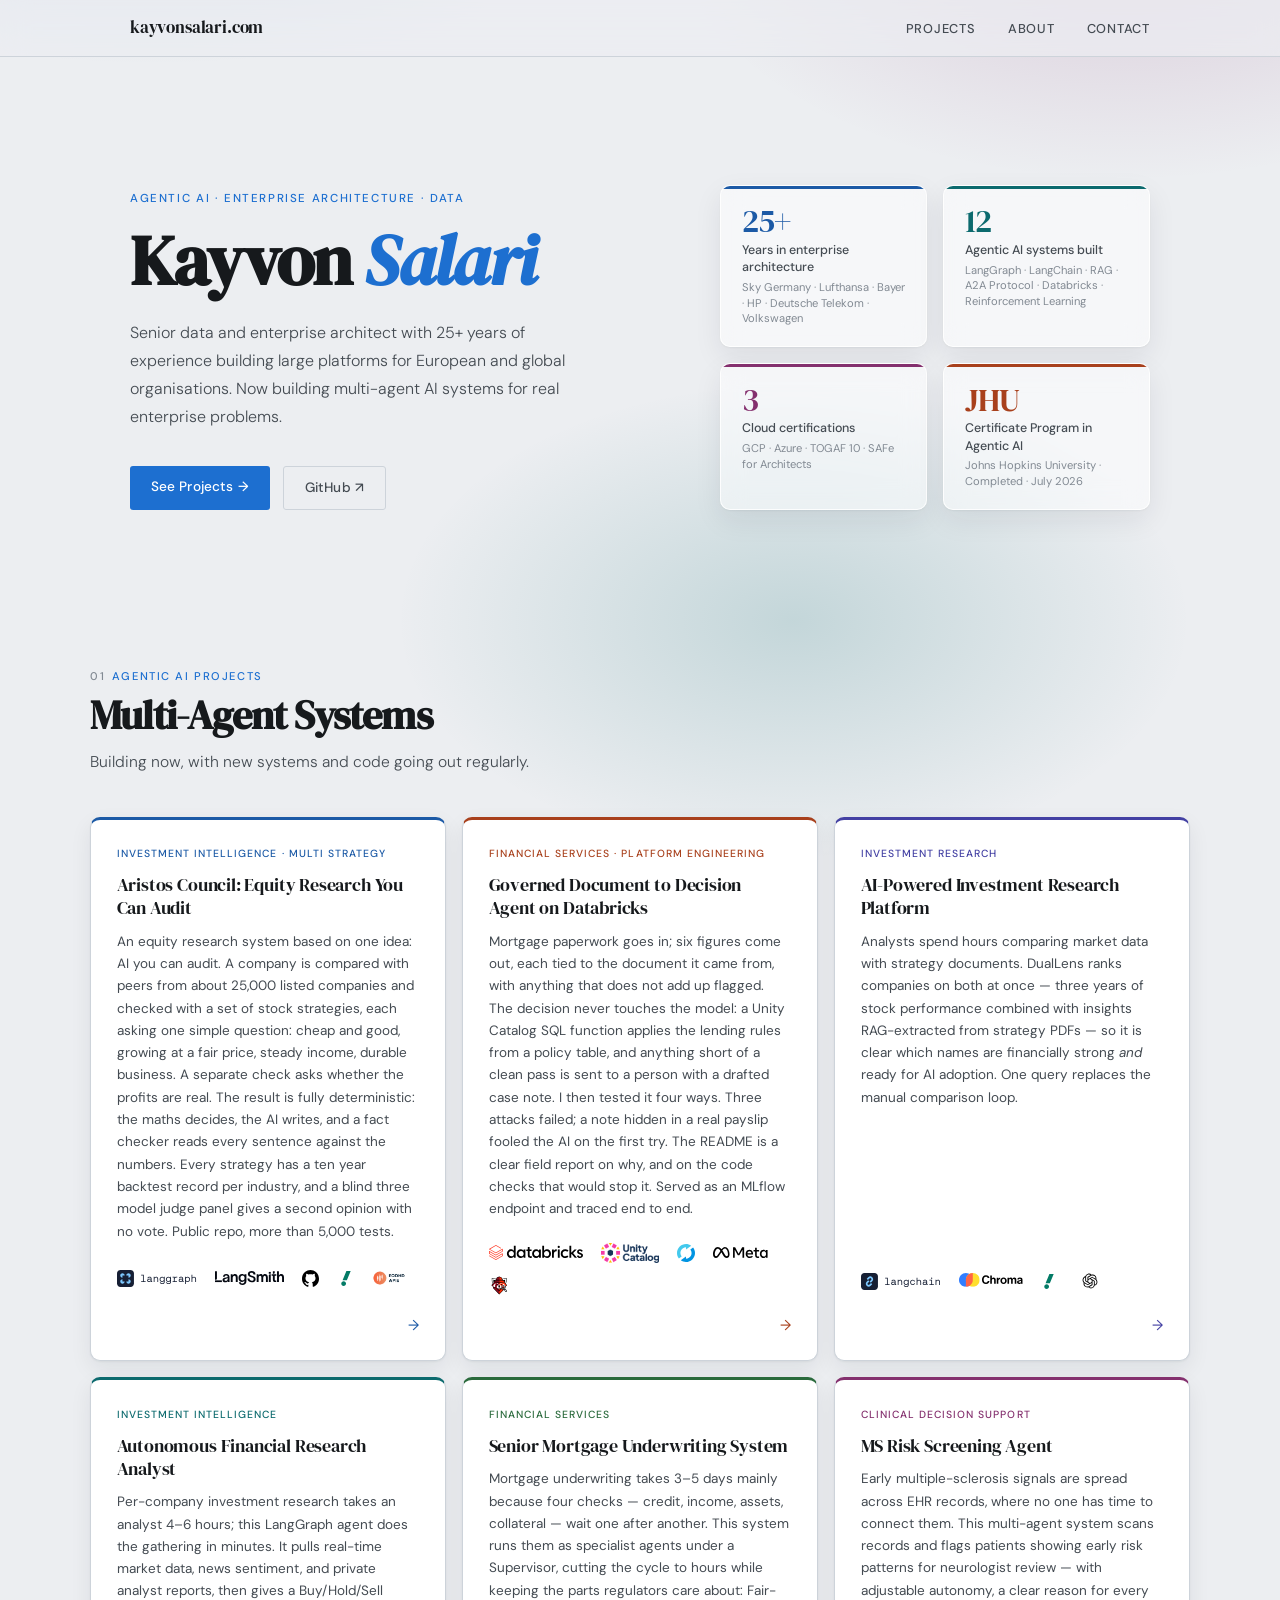
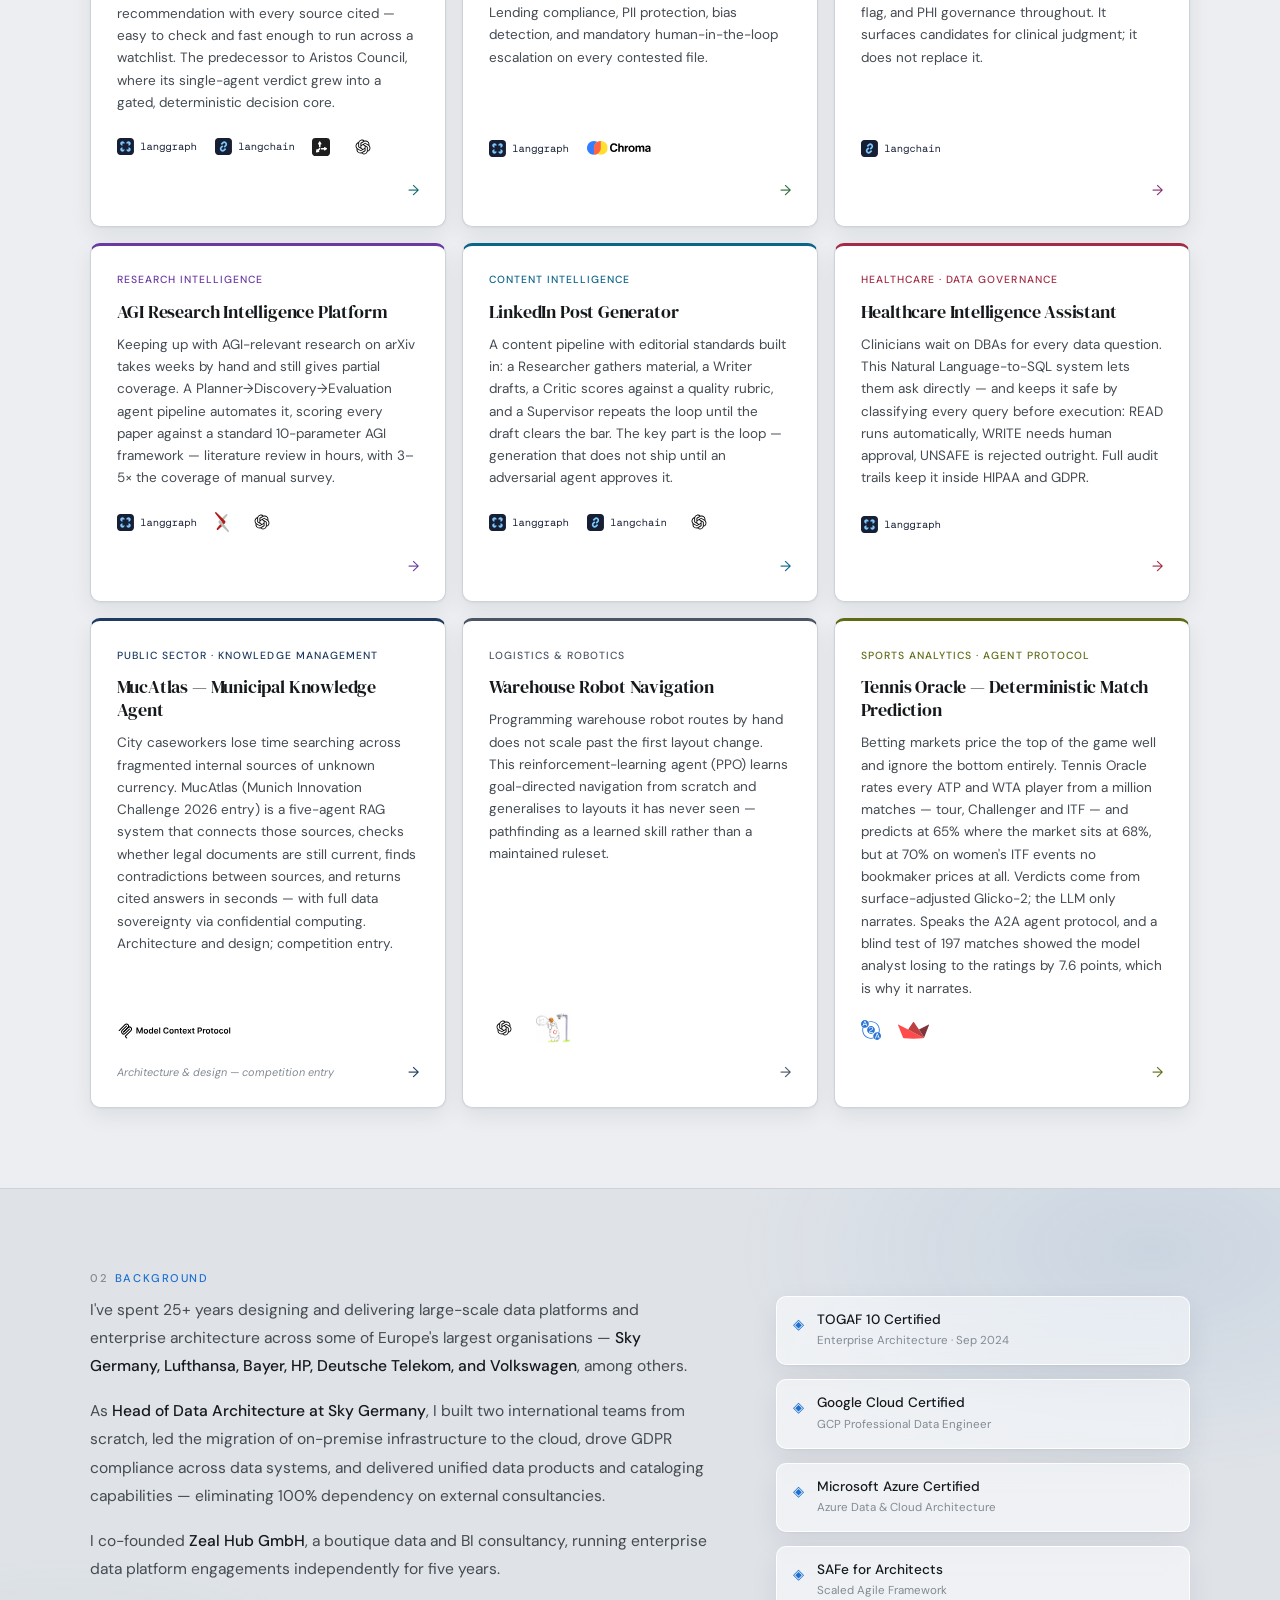
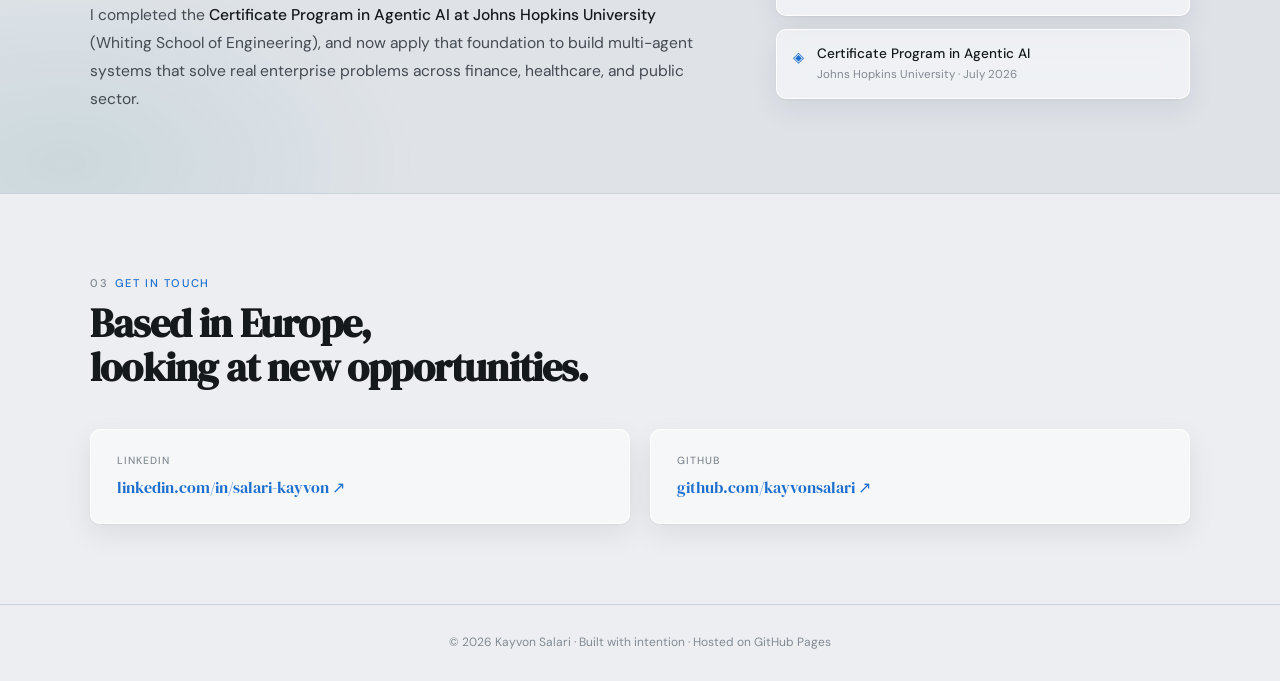
==== commit 5bca17d2: "Front page trial: option A, logos on cards, lighter hover blur - Layout as today; colour wash, frost" ====
--- a/index.html
+++ b/index.html
@@ -241,9 +241,9 @@
         content: "";
         position: absolute;
         inset: 0;
-        background: rgba(236, 238, 241, 0.42);
-        -webkit-backdrop-filter: blur(2px);
-        backdrop-filter: blur(2px);
+        background: rgba(236, 238, 241, 0.22);
+        -webkit-backdrop-filter: blur(0.6px);
+        backdrop-filter: blur(0.6px);
         opacity: 0;
         visibility: hidden;
         pointer-events: none;
@@ -410,7 +410,7 @@
       color: var(--ink-light);
     }
 
-    /* ── FRONT PAGE REFRESH (shared by all options) ── */
+    /* ── FRONT PAGE REFRESH ── */
     body {
       background:
         radial-gradient(58rem 30rem at 12% -6%, rgba(28, 90, 166, 0.26), transparent 62%),
@@ -451,7 +451,7 @@
         var(--paper-warm);
     }
     .section-rule { display: none; }
-    /* Project cards: separate rounded cards, each with its own colour on top */
+    /* Project cards: separate rounded cards, each with its own colour stripe */
     .projects-grid { gap: 1rem; border: 0; }
     .card {
       border: 1px solid var(--rule);
@@ -460,36 +460,9 @@
       box-shadow: 0 1px 2px rgba(20,30,45,0.05), 0 8px 22px rgba(20,30,45,0.07);
     }
     .card::after { border-radius: inherit; }
-
-    /* Opening section: name and summary first, the four facts in one row below */
-    .hero { grid-template-columns: 1fr; align-items: start; gap: 2.75rem; padding-bottom: clamp(2.5rem, 5vw, 4rem); }
-    h1 { font-size: clamp(3rem, 7.5vw, 5.4rem); }
-    .hero-sub { font-size: 1.15rem; max-width: 58ch; }
-    .stats { grid-template-columns: repeat(4, 1fr); }
-    @media (max-width: 900px) { .stats { grid-template-columns: 1fr 1fr; } }
-
-    /* Option B: lead with the first project, then two, then the rest */
-    @media (min-width: 901px) {
-      .projects-grid { grid-template-columns: repeat(6, 1fr); }
-      .card { grid-column: span 2; }
-      .card:nth-child(2), .card:nth-child(3) { grid-column: span 3; }
-      .card:nth-child(1) {
-        grid-column: 1 / -1;
-        display: grid;
-        grid-template-columns: 1.35fr 1fr;
-        column-gap: 3rem;
-        padding: 2.2rem 2.4rem 2rem;
-        background: linear-gradient(120deg, #fff 55%, var(--pc-pale));
-      }
-      .card:nth-child(1) > * { grid-column: 1; }
-      .card:nth-child(1) .p-icon { width: 52px; height: 52px; }
-      .card:nth-child(1) .card-title { font-size: 1.9rem; line-height: 1.15; margin-bottom: 1rem; }
-      .card:nth-child(1) .card-desc { font-size: 0.95rem; }
-      .card:nth-child(1) .card-tags { grid-column: 2; grid-row: 1 / span 4; align-self: center; margin-top: 0; gap: 0.5rem; }
-      .card:nth-child(1) .tag { font-size: 0.78rem; padding: 0.4rem 0.7rem; background: #fff; border: 1px solid var(--rule); }
-      .card:nth-child(1) .card-footer { grid-column: 1 / -1; }
-      .card:nth-child(2) .card-title, .card:nth-child(3) .card-title { font-size: 1.4rem; }
-    }
+    /* Official product logos in place of the text tags */
+    .card-logos { align-items: center; gap: 0.8rem 1.1rem; min-height: 26px; }
+    .card-logos img { display: block; width: auto; max-width: none; }
   </style>
 </head>
 <body>
@@ -554,133 +527,121 @@
       <div class="projects-grid">
 
         <a class="card" href="/projects/aristos-council/" style="--pc: #1c5aa6;">
-          <svg class="p-icon" viewBox="0 0 32 32" aria-hidden="true" focusable="false"><rect width="32" height="32" rx="9" fill="#7FB2FF"/><path d="M15.89 7.5 23.6 24.36H19.37L14.46 12.05ZM10.82 22.78Q10.62 23.25 10.74 23.58Q10.86 23.91 11.15 24.09Q11.43 24.26 11.72 24.26H11.93V24.5H6.87V24.26Q6.87 24.26 6.97 24.26Q7.08 24.26 7.08 24.26Q7.62 24.26 8.2 23.92Q8.78 23.58 9.16 22.78ZM15.89 7.5 15.98 10.39 10.12 24.43H8.41L14.52 10.59Q14.59 10.46 14.77 10.07Q14.94 9.67 15.14 9.17Q15.35 8.68 15.51 8.22Q15.67 7.76 15.68 7.5ZM18.38 18.87V19.87H11.42V18.87ZM18.72 22.78H22.87Q23.25 23.58 23.83 23.92Q24.4 24.26 24.94 24.26Q24.94 24.26 25.04 24.26Q25.13 24.26 25.13 24.26V24.5H17.61V24.26H17.83Q18.29 24.26 18.65 23.87Q19.01 23.48 18.72 22.78Z" fill="#0E1217"/></svg>
           <div class="card-sector">Investment Intelligence &middot; Multi Strategy</div>
           <div class="card-title">Aristos Council: Equity Research You Can Audit</div>
           <p class="card-desc">An equity research system based on one idea: AI you can audit. A company is compared with peers from about 25,000 listed companies and checked with a set of stock strategies, each asking one simple question: cheap and good, growing at a fair price, steady income, durable business. A separate check asks whether the profits are real. The result is fully deterministic: the maths decides, the AI writes, and a fact checker reads every sentence against the numbers. Every strategy has a ten year backtest record per industry, and a blind three model judge panel gives a second opinion with no vote. Public repo, more than 5,000 tests.</p>
-          <div class="card-tags">
-            <span class="tag">LangGraph</span><span class="tag">Multiple Agents</span><span class="tag">yfinance</span><span class="tag">EODHD</span><span class="tag">Backtesting</span><span class="tag">Fact Check Pass</span><span class="tag">Judge Panel</span><span class="tag">LangSmith</span><span class="tag">GitHub Actions</span>
+          <div class="card-tags card-logos">
+            <img src="/projects/logos/langgraph.svg" alt="LangGraph" height="17" loading="lazy" /><img src="/projects/logos/langsmith.svg" alt="LangSmith" height="14" loading="lazy" /><img src="/projects/logos/github.svg" alt="GitHub" height="17" loading="lazy" /><img src="/projects/logos/yahoo-finance.svg" alt="Yahoo Finance" height="17" loading="lazy" /><img src="/projects/logos/eodhd.png" alt="EODHD" height="36" loading="lazy" />
           </div>
           <div class="card-footer"><span class="card-note"></span><span class="card-arrow">→</span></div>
         </a>
 
         <a class="card" href="/projects/databricks-underwriting-agent/" style="--pc: #a8401c;">
-          <svg class="p-icon" viewBox="0 0 32 32" aria-hidden="true" focusable="false"><rect class="p-icon-tile" width="32" height="32" rx="9"/><g class="p-icon-glyph" fill="none" stroke-width="1.7" stroke-linecap="round" stroke-linejoin="round"><path d="M11 7.5h6.5L22 12v12.5H11z"/><path d="M17.5 7.5V12H22"/><path d="M13.6 18.6l2.1 2.1 3.8-4.2"/></g></svg>
           <div class="card-sector">Financial Services &middot; Platform Engineering</div>
           <div class="card-title">Governed Document to Decision Agent on Databricks</div>
           <p class="card-desc">Mortgage paperwork goes in; six figures come out, each tied to the document it came from, with anything that does not add up flagged. The decision never touches the model: a Unity Catalog SQL function applies the lending rules from a policy table, and anything short of a clean pass is sent to a person with a drafted case note. I then tested it four ways. Three attacks failed; a note hidden in a real payslip fooled the AI on the first try. The README is a clear field report on why, and on the code checks that would stop it. Served as an MLflow endpoint and traced end to end.</p>
-          <div class="card-tags">
-            <span class="tag">Databricks</span><span class="tag">Unity Catalog</span><span class="tag">MLflow</span><span class="tag">Model Serving</span><span class="tag">Llama 4 Maverick</span><span class="tag">Attack Testing</span><span class="tag">Deterministic Rules</span>
+          <div class="card-tags card-logos">
+            <img src="/projects/logos/databricks.svg" alt="Databricks" height="15" loading="lazy" /><img src="/projects/logos/unity-catalog.png" alt="Unity Catalog" height="20" loading="lazy" /><img src="/projects/logos/mlflow.svg" alt="MLflow" height="18" loading="lazy" /><img src="/projects/logos/meta.svg" alt="Meta" height="11" loading="lazy" /><img src="/projects/logos/promptfoo.svg" alt="Promptfoo" height="21" loading="lazy" />
           </div>
           <div class="card-footer"><span class="card-note"></span><span class="card-arrow">→</span></div>
         </a>
 
         <a class="card" href="/projects/duallens/" style="--pc: #4340a3;">
-          <svg class="p-icon" viewBox="0 0 32 32" aria-hidden="true" focusable="false"><rect class="p-icon-tile" width="32" height="32" rx="9"/><g class="p-icon-glyph" fill="none" stroke-width="1.7" stroke-linecap="round" stroke-linejoin="round"><circle cx="13" cy="16" r="5.6"/><circle cx="19" cy="16" r="5.6"/></g></svg>
           <div class="card-sector">Investment Research</div>
           <div class="card-title">AI-Powered Investment Research Platform</div>
           <p class="card-desc">Analysts spend hours comparing market data with strategy documents. DualLens ranks companies on both at once — three years of stock performance combined with insights RAG-extracted from strategy PDFs — so it is clear which names are financially strong <em>and</em> ready for AI adoption. One query replaces the manual comparison loop.</p>
-          <div class="card-tags">
-            <span class="tag">RAG</span><span class="tag">LangChain</span><span class="tag">ChromaDB</span><span class="tag">Yahoo Finance</span><span class="tag">OpenAI</span>
+          <div class="card-tags card-logos">
+            <img src="/projects/logos/langchain.svg" alt="LangChain" height="17" loading="lazy" /><img src="/projects/logos/chroma.svg" alt="Chroma" height="16" loading="lazy" /><img src="/projects/logos/yahoo-finance.svg" alt="Yahoo Finance" height="17" loading="lazy" /><img src="/projects/logos/openai.svg" alt="OpenAI" height="30" loading="lazy" />
           </div>
           <div class="card-footer"><span class="card-note"></span><span class="card-arrow">→</span></div>
         </a>
 
         <a class="card" href="/projects/financial-research-analyst/" style="--pc: #0c6a6e;">
-          <svg class="p-icon" viewBox="0 0 32 32" aria-hidden="true" focusable="false"><rect class="p-icon-tile" width="32" height="32" rx="9"/><g class="p-icon-glyph" fill="none" stroke-width="1.7" stroke-linecap="round" stroke-linejoin="round"><circle cx="14.5" cy="14.5" r="6.2"/><path d="M19.1 19.1L24 24"/><path d="M11.4 16.2l2-2.3 1.7 1.5 2.3-2.9"/></g></svg>
           <div class="card-sector">Investment Intelligence</div>
           <div class="card-title">Autonomous Financial Research Analyst</div>
           <p class="card-desc">Per-company investment research takes an analyst 4–6 hours; this LangGraph agent does the gathering in minutes. It pulls real-time market data, news sentiment, and private analyst reports, then gives a Buy/Hold/Sell recommendation with every source cited — easy to check and fast enough to run across a watchlist. The predecessor to Aristos Council, where its single-agent verdict grew into a gated, deterministic decision core.</p>
-          <div class="card-tags">
-            <span class="tag">LangGraph</span><span class="tag">LangChain</span><span class="tag">Tavily</span><span class="tag">RAG</span><span class="tag">OpenAI</span>
+          <div class="card-tags card-logos">
+            <img src="/projects/logos/langgraph.svg" alt="LangGraph" height="17" loading="lazy" /><img src="/projects/logos/langchain.svg" alt="LangChain" height="17" loading="lazy" /><img src="/projects/logos/tavily.svg" alt="Tavily" height="18" loading="lazy" /><img src="/projects/logos/openai.svg" alt="OpenAI" height="30" loading="lazy" />
           </div>
           <div class="card-footer"><span class="card-note"></span><span class="card-arrow">→</span></div>
         </a>
 
         <a class="card" href="/projects/mortgage-underwriting/" style="--pc: #2a6a3c;">
-          <svg class="p-icon" viewBox="0 0 32 32" aria-hidden="true" focusable="false"><rect class="p-icon-tile" width="32" height="32" rx="9"/><g class="p-icon-glyph" fill="none" stroke-width="1.7" stroke-linecap="round" stroke-linejoin="round"><path d="M7.8 15.2L16 8l8.2 7.2"/><path d="M10.3 13.6V24h11.4V13.6"/><path d="M14.3 24v-5.2h3.4V24"/></g></svg>
           <div class="card-sector">Financial Services</div>
           <div class="card-title">Senior Mortgage Underwriting System</div>
           <p class="card-desc">Mortgage underwriting takes 3–5 days mainly because four checks — credit, income, assets, collateral — wait one after another. This system runs them as specialist agents under a Supervisor, cutting the cycle to hours while keeping the parts regulators care about: Fair-Lending compliance, PII protection, bias detection, and mandatory human-in-the-loop escalation on every contested file.</p>
-          <div class="card-tags">
-            <span class="tag">LangGraph</span><span class="tag">Multi-Agent</span><span class="tag">RAG</span><span class="tag">ChromaDB</span><span class="tag">HITL</span>
+          <div class="card-tags card-logos">
+            <img src="/projects/logos/langgraph.svg" alt="LangGraph" height="17" loading="lazy" /><img src="/projects/logos/chroma.svg" alt="Chroma" height="16" loading="lazy" />
           </div>
           <div class="card-footer"><span class="card-note"></span><span class="card-arrow">→</span></div>
         </a>
 
         <a class="card" href="/projects/ms-risk-screening/" style="--pc: #84306e;">
-          <svg class="p-icon" viewBox="0 0 32 32" aria-hidden="true" focusable="false"><rect class="p-icon-tile" width="32" height="32" rx="9"/><g class="p-icon-glyph" fill="none" stroke-width="1.7" stroke-linecap="round" stroke-linejoin="round"><circle cx="16" cy="16" r="8.4"/><path d="M10.6 16h2.4l1.5-3.4 2.8 6.8 1.6-3.4h2.5"/></g></svg>
           <div class="card-sector">Clinical Decision Support</div>
           <div class="card-title">MS Risk Screening Agent</div>
           <p class="card-desc">Early multiple-sclerosis signals are spread across EHR records, where no one has time to connect them. This multi-agent system scans records and flags patients showing early risk patterns for neurologist review — with adjustable autonomy, a clear reason for every flag, and PHI governance throughout. It surfaces candidates for clinical judgment; it does not replace it.</p>
-          <div class="card-tags">
-            <span class="tag">Multi-Agent</span><span class="tag">HAI</span><span class="tag">EHR Simulation</span><span class="tag">Responsible AI</span><span class="tag">LangChain</span>
+          <div class="card-tags card-logos">
+            <img src="/projects/logos/langchain.svg" alt="LangChain" height="17" loading="lazy" />
           </div>
           <div class="card-footer"><span class="card-note"></span><span class="card-arrow">→</span></div>
         </a>
 
         <a class="card" href="/projects/agi-research-intelligence/" style="--pc: #6a3aa3;">
-          <svg class="p-icon" viewBox="0 0 32 32" aria-hidden="true" focusable="false"><rect class="p-icon-tile" width="32" height="32" rx="9"/><g class="p-icon-glyph" fill="none" stroke-width="1.7" stroke-linecap="round" stroke-linejoin="round"><circle cx="16" cy="16.6" r="2.3"/><circle cx="16" cy="8.8" r="1.9"/><circle cx="9.4" cy="21.6" r="1.9"/><circle cx="22.6" cy="21.6" r="1.9"/><path d="M16 10.7v3.6M11 20.4l3-2.3M21 20.4l-3-2.3"/></g></svg>
           <div class="card-sector">Research Intelligence</div>
           <div class="card-title">AGI Research Intelligence Platform</div>
           <p class="card-desc">Keeping up with AGI-relevant research on arXiv takes weeks by hand and still gives partial coverage. A Planner→Discovery→Evaluation agent pipeline automates it, scoring every paper against a standard 10-parameter AGI framework — literature review in hours, with 3–5× the coverage of manual survey.</p>
-          <div class="card-tags">
-            <span class="tag">LangGraph</span><span class="tag">Multi-Agent</span><span class="tag">arXiv API</span><span class="tag">OpenAI</span>
+          <div class="card-tags card-logos">
+            <img src="/projects/logos/langgraph.svg" alt="LangGraph" height="17" loading="lazy" /><img src="/projects/logos/arxiv.svg" alt="arXiv" height="20" loading="lazy" /><img src="/projects/logos/openai.svg" alt="OpenAI" height="30" loading="lazy" />
           </div>
           <div class="card-footer"><span class="card-note"></span><span class="card-arrow">→</span></div>
         </a>
 
         <a class="card" href="/projects/linkedin-post-generator/" style="--pc: #0b6589;">
-          <svg class="p-icon" viewBox="0 0 32 32" aria-hidden="true" focusable="false"><rect class="p-icon-tile" width="32" height="32" rx="9"/><g class="p-icon-glyph" fill="none" stroke-width="1.7" stroke-linecap="round" stroke-linejoin="round"><path d="M9.2 9h13.6a1.2 1.2 0 011.2 1.2v8.6a1.2 1.2 0 01-1.2 1.2H16l-3.6 3.2V20H9.2A1.2 1.2 0 018 18.800V10.2A1.2 1.2 0 019.2 9z"/><path d="M11.6 13h8.8M11.6 16.2h5.6"/></g></svg>
           <div class="card-sector">Content Intelligence</div>
           <div class="card-title">LinkedIn Post Generator</div>
           <p class="card-desc">A content pipeline with editorial standards built in: a Researcher gathers material, a Writer drafts, a Critic scores against a quality rubric, and a Supervisor repeats the loop until the draft clears the bar. The key part is the loop — generation that does not ship until an adversarial agent approves it.</p>
-          <div class="card-tags">
-            <span class="tag">LangGraph</span><span class="tag">Multi-Agent</span><span class="tag">LangChain</span><span class="tag">OpenAI</span>
+          <div class="card-tags card-logos">
+            <img src="/projects/logos/langgraph.svg" alt="LangGraph" height="17" loading="lazy" /><img src="/projects/logos/langchain.svg" alt="LangChain" height="17" loading="lazy" /><img src="/projects/logos/openai.svg" alt="OpenAI" height="30" loading="lazy" />
           </div>
           <div class="card-footer"><span class="card-note"></span><span class="card-arrow">→</span></div>
         </a>
 
         <a class="card" href="/projects/healthcare-intelligence-assistant/" style="--pc: #a32b45;">
-          <svg class="p-icon" viewBox="0 0 32 32" aria-hidden="true" focusable="false"><rect class="p-icon-tile" width="32" height="32" rx="9"/><g class="p-icon-glyph" fill="none" stroke-width="1.7" stroke-linecap="round" stroke-linejoin="round"><ellipse cx="16" cy="10.4" rx="6.6" ry="2.6"/><path d="M9.4 10.4v11.2c0 1.4 3 2.6 6.600 2.6s6.600-1.200 6.600-2.600V10.400"/><path d="M16 15v5M13.500 17.500h5"/></g></svg>
           <div class="card-sector">Healthcare · Data Governance</div>
           <div class="card-title">Healthcare Intelligence Assistant</div>
           <p class="card-desc">Clinicians wait on DBAs for every data question. This Natural Language-to-SQL system lets them ask directly — and keeps it safe by classifying every query before execution: READ runs automatically, WRITE needs human approval, UNSAFE is rejected outright. Full audit trails keep it inside HIPAA and GDPR.</p>
-          <div class="card-tags">
-            <span class="tag">LangGraph</span><span class="tag">NL-to-SQL</span><span class="tag">HITL</span><span class="tag">HIPAA</span><span class="tag">GDPR</span>
+          <div class="card-tags card-logos">
+            <img src="/projects/logos/langgraph.svg" alt="LangGraph" height="17" loading="lazy" />
           </div>
           <div class="card-footer"><span class="card-note"></span><span class="card-arrow">→</span></div>
         </a>
 
         <a class="card" href="/projects/mucatlas/" style="--pc: #1e3a5f;">
-          <svg class="p-icon p-icon-bw" viewBox="0 0 32 32" aria-hidden="true" focusable="false"><rect class="p-icon-tile" width="32" height="32" rx="9"/><g class="p-icon-glyph" fill="none" stroke-width="1.7" stroke-linecap="round" stroke-linejoin="round"><g transform="translate(16 16.500) scale(1.200) translate(-16 -17)"><path fill="currentColor" stroke="none" d="M6 24v-4h1.500v-5l1-4.500 1 4.500v5H12v-6.800a1.500 1.500 0 0 1 3 0V18h2v-4.800a1.500 1.500 0 0 1 3 0V20h2v-2.500a1.750 1.750 0 0 1 3.500 0V20H26v4z"/><path d="M13.500 11.600V9.900M18.500 11.600V9.900"/></g></g></svg>
           <div class="card-sector">Public Sector · Knowledge Management</div>
           <div class="card-title">MucAtlas — Municipal Knowledge Agent</div>
           <p class="card-desc">City caseworkers lose time searching across fragmented internal sources of unknown currency. MucAtlas (Munich Innovation Challenge 2026 entry) is a five-agent RAG system that connects those sources, checks whether legal documents are still current, finds contradictions between sources, and returns cited answers in seconds — with full data sovereignty via confidential computing. Architecture and design; competition entry.</p>
-          <div class="card-tags">
-            <span class="tag">Multi-Agent</span><span class="tag">RAG</span><span class="tag">Confidential Computing</span><span class="tag">MCP</span><span class="tag">GDPR</span>
+          <div class="card-tags card-logos">
+            <img src="/projects/logos/mcp.svg" alt="Model Context Protocol" height="17" loading="lazy" />
           </div>
           <div class="card-footer"><span class="card-note">Architecture &amp; design — competition entry</span><span class="card-arrow">→</span></div>
         </a>
 
         <a class="card" href="/projects/warehouse-robot-navigation/" style="--pc: #4b5563;">
-          <svg class="p-icon" viewBox="0 0 32 32" aria-hidden="true" focusable="false"><rect class="p-icon-tile" width="32" height="32" rx="9"/><g class="p-icon-glyph" fill="none" stroke-width="1.7" stroke-linecap="round" stroke-linejoin="round"><rect x="9.5" y="12.2" width="13" height="10.300" rx="2.600"/><path d="M16 12.200V9.600"/><circle cx="16" cy="8.300" r="1.300"/><circle cx="13.400" cy="16.400" r="1.100"/><circle cx="18.600" cy="16.400" r="1.100"/><path d="M13.600 19.600h4.800"/><path d="M7.300 16v3M24.700 16v3"/></g></svg>
           <div class="card-sector">Logistics &amp; Robotics</div>
           <div class="card-title">Warehouse Robot Navigation</div>
           <p class="card-desc">Programming warehouse robot routes by hand does not scale past the first layout change. This reinforcement-learning agent (PPO) learns goal-directed navigation from scratch and generalises to layouts it has never seen — pathfinding as a learned skill rather than a maintained ruleset.</p>
-          <div class="card-tags">
-            <span class="tag">Reinforcement Learning</span><span class="tag">PPO</span><span class="tag">OpenAI Gym</span><span class="tag">Stable Baselines 3</span>
+          <div class="card-tags card-logos">
+            <img src="/projects/logos/openai.svg" alt="OpenAI" height="30" loading="lazy" /><img src="/projects/logos/stable-baselines3.png" alt="Stable Baselines3" height="30" loading="lazy" />
           </div>
           <div class="card-footer"><span class="card-note"></span><span class="card-arrow">→</span></div>
         </a>
 
         <a class="card" href="/projects/tennis-oracle/" style="--pc: #5f6b14;">
-          <svg class="p-icon" viewBox="0 0 32 32" aria-hidden="true" focusable="false"><rect class="p-icon-tile" width="32" height="32" rx="9"/><g class="p-icon-glyph" fill="none" stroke-width="1.7" stroke-linecap="round" stroke-linejoin="round"><circle cx="16" cy="16" r="8.300"/><path d="M10.300 10c2.900 2.700 2.900 9.300 0 12M21.700 10c-2.900 2.700-2.900 9.300 0 12"/></g></svg>
           <div class="card-sector">Sports Analytics &middot; Agent Protocol</div>
           <div class="card-title">Tennis Oracle — Deterministic Match Prediction</div>
           <p class="card-desc">Betting markets price the top of the game well and ignore the bottom entirely. Tennis Oracle rates every ATP and WTA player from a million matches — tour, Challenger and ITF — and predicts at 65% where the market sits at 68%, but at 70% on women's ITF events no bookmaker prices at all. Verdicts come from surface-adjusted Glicko-2; the LLM only narrates. Speaks the A2A agent protocol, and a blind test of 197 matches showed the model analyst losing to the ratings by 7.6 points, which is why it narrates.</p>
-          <div class="card-tags">
-            <span class="tag">A2A Protocol</span><span class="tag">Glicko-2</span><span class="tag">Multi-Source Feeds</span><span class="tag">Streamlit</span><span class="tag">Walk-Forward Backtest</span>
+          <div class="card-tags card-logos">
+            <img src="/projects/logos/a2a.svg" alt="A2A Protocol" height="20" loading="lazy" /><img src="/projects/logos/streamlit.svg" alt="Streamlit" height="17" loading="lazy" />
           </div>
           <div class="card-footer"><span class="card-note"></span><span class="card-arrow">→</span></div>
         </a>
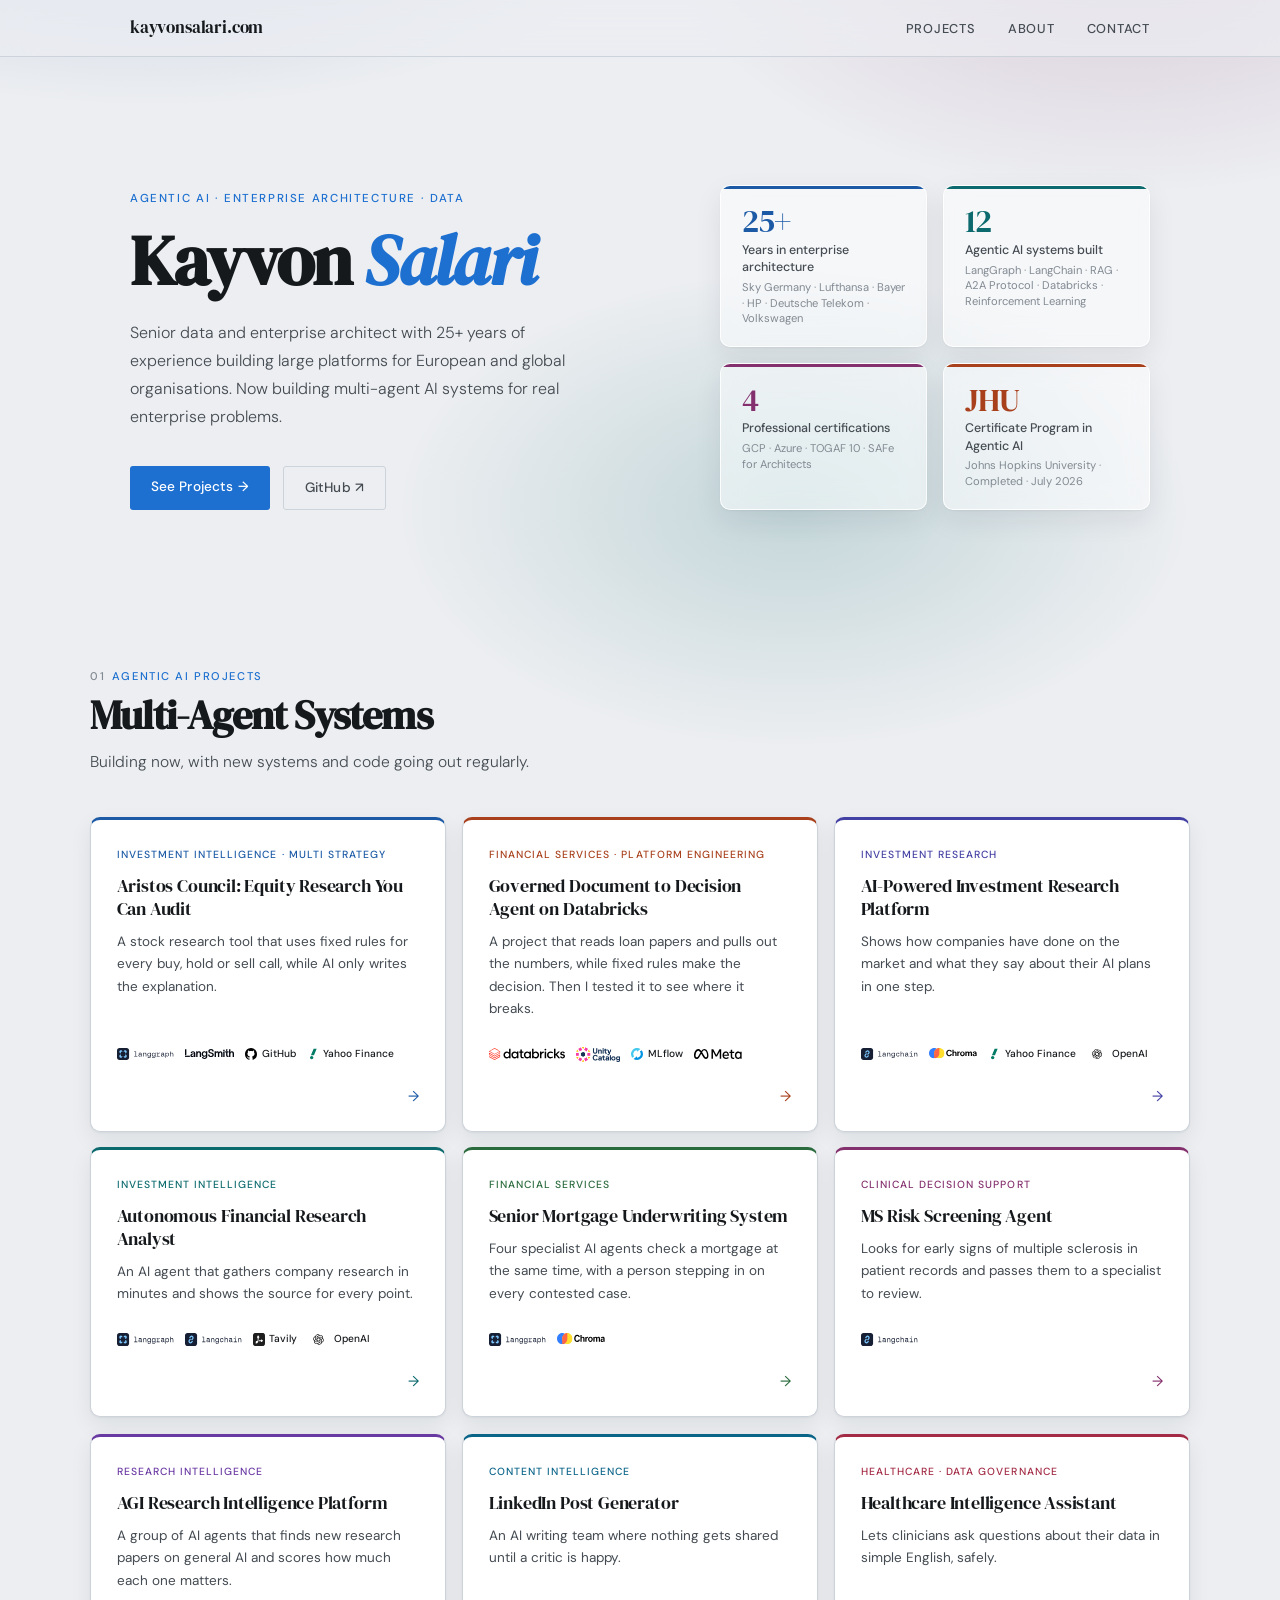
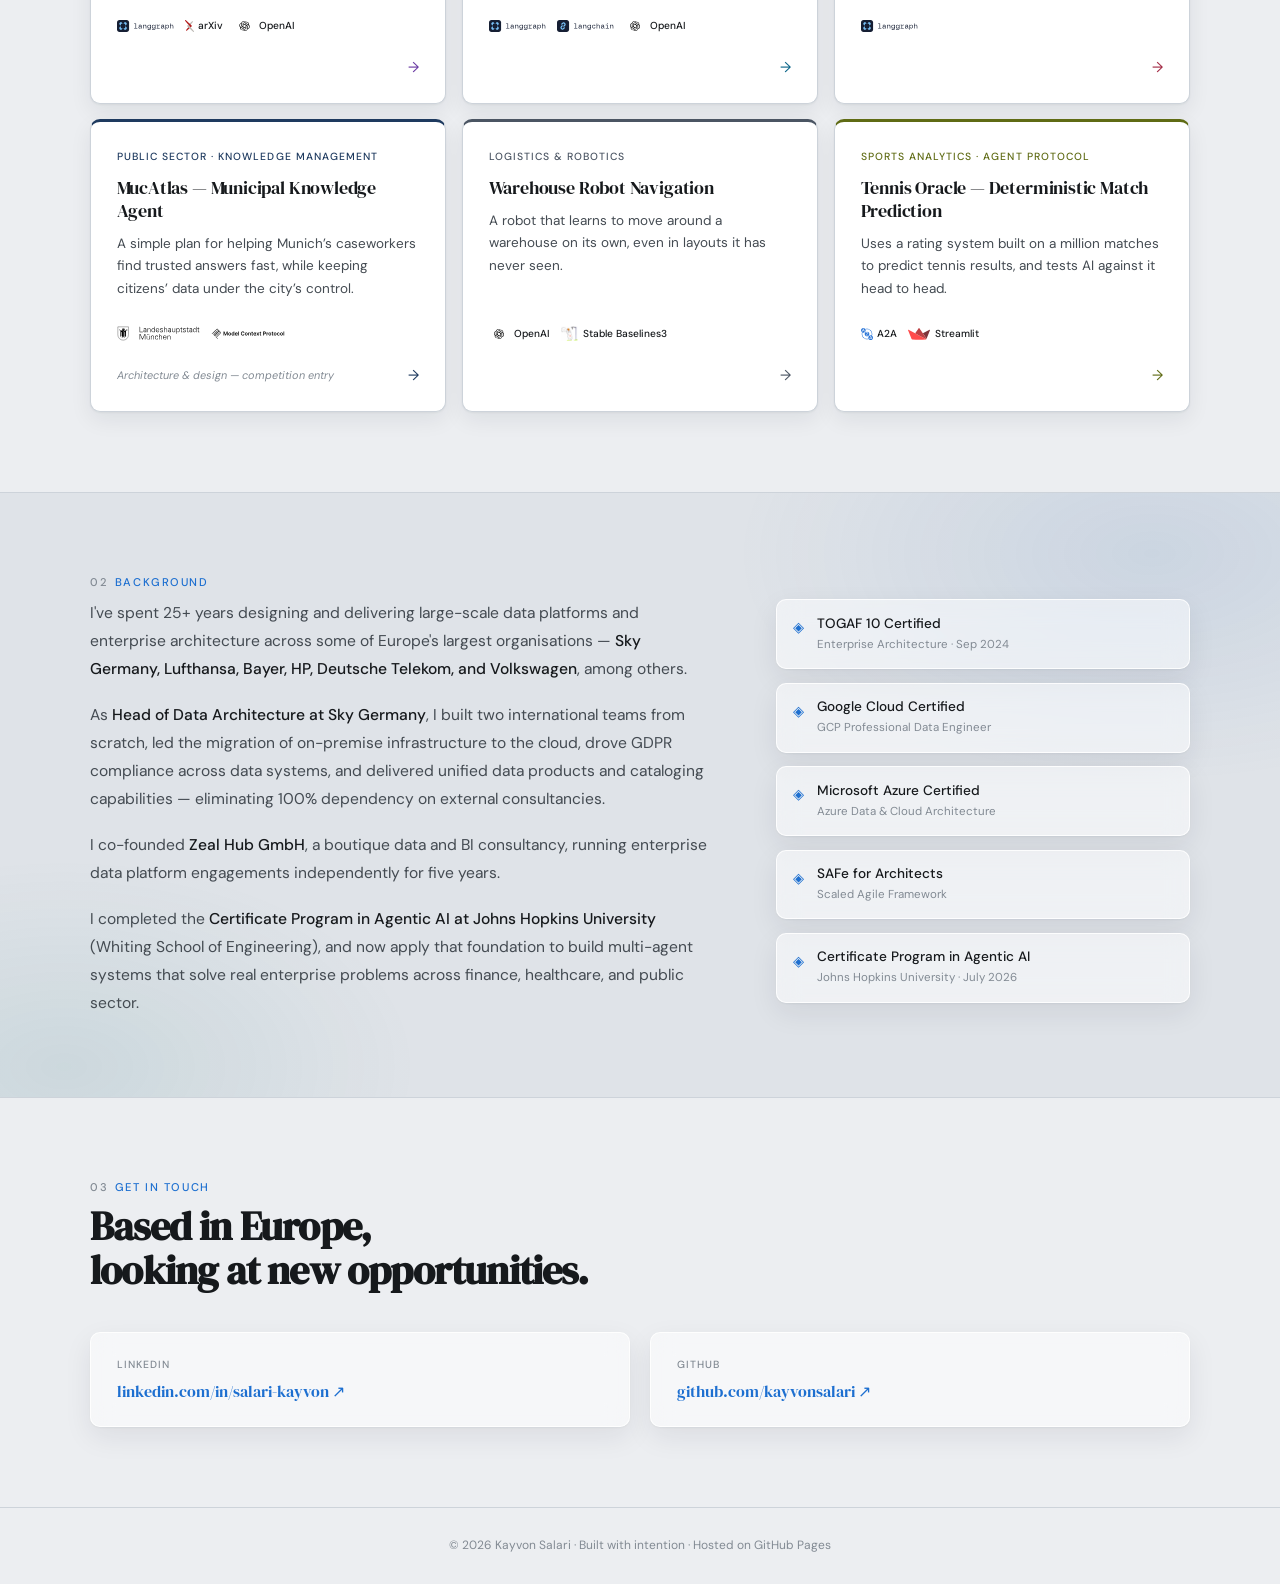
==== commit 099b99c7: "Front page trial: approved short card text, tidy logo rows, Munich logo - Card descriptions cut to e" ====
--- a/index.html
+++ b/index.html
@@ -430,6 +430,10 @@
       .nav-links { gap: 0.9rem; }
       .nav-links a { font-size: 0.7rem; letter-spacing: 0.04em; }
     }
+    @media (max-width: 350px) {
+      .nav-logo { font-size: 0.85rem; }
+      .nav-links { gap: 0.6rem; }
+    }
     /* Frosted glass panels */
     .stat, .cert, .contact-card {
       background: rgba(255, 255, 255, 0.5);
@@ -458,11 +462,28 @@
       border-top: 3px solid var(--pc, var(--accent));
       border-radius: 10px;
       box-shadow: 0 1px 2px rgba(20,30,45,0.05), 0 8px 22px rgba(20,30,45,0.07);
+      container-type: inline-size;
     }
     .card::after { border-radius: inherit; }
-    /* Official product logos in place of the text tags */
-    .card-logos { align-items: center; gap: 0.8rem 1.1rem; min-height: 26px; }
-    .card-logos img { display: block; width: auto; max-width: none; }
+    /* Official product logos in place of the text tags: one line, one height.
+       --lh is the logo height; it shrinks with the card so four always fit. */
+    .card-logos {
+      --lh: 12px;
+      flex-wrap: nowrap;
+      align-items: center;
+      gap: calc(var(--lh) * 0.9);
+      height: 26px;
+      margin-top: 1.3rem;
+      font-size: 0.7rem; line-height: 1; color: var(--ink-mid);
+      overflow: hidden;
+    }
+    @supports (width: 1cqi) { .card-logos { --lh: min(15px, 4.0cqi); } }
+    .card-logos img { display: block; flex: none; width: auto; max-width: none; height: calc(var(--lh) * var(--s, 1)); }
+    .card-logos .lg {
+      display: inline-flex; align-items: center; flex: none;
+      gap: calc(var(--lh) * 0.38);
+      font-size: calc(var(--lh) * 0.84); font-weight: 500; line-height: 1; white-space: nowrap; color: var(--ink);
+    }
   </style>
 </head>
 <body>
@@ -504,8 +525,8 @@
         <div class="stat-sub">LangGraph · LangChain · RAG · A2A Protocol · Databricks · Reinforcement Learning</div>
       </div>
       <div class="stat">
-        <div class="stat-num">3</div>
-        <div class="stat-label">Cloud certifications</div>
+        <div class="stat-num">4</div>
+        <div class="stat-label">Professional certifications</div>
         <div class="stat-sub">GCP · Azure · TOGAF 10 · SAFe for Architects</div>
       </div>
       <div class="stat">
@@ -529,9 +550,9 @@
         <a class="card" href="/projects/aristos-council/" style="--pc: #1c5aa6;">
           <div class="card-sector">Investment Intelligence &middot; Multi Strategy</div>
           <div class="card-title">Aristos Council: Equity Research You Can Audit</div>
-          <p class="card-desc">An equity research system based on one idea: AI you can audit. A company is compared with peers from about 25,000 listed companies and checked with a set of stock strategies, each asking one simple question: cheap and good, growing at a fair price, steady income, durable business. A separate check asks whether the profits are real. The result is fully deterministic: the maths decides, the AI writes, and a fact checker reads every sentence against the numbers. Every strategy has a ten year backtest record per industry, and a blind three model judge panel gives a second opinion with no vote. Public repo, more than 5,000 tests.</p>
-          <div class="card-tags card-logos">
-            <img src="/projects/logos/langgraph.svg" alt="LangGraph" height="17" loading="lazy" /><img src="/projects/logos/langsmith.svg" alt="LangSmith" height="14" loading="lazy" /><img src="/projects/logos/github.svg" alt="GitHub" height="17" loading="lazy" /><img src="/projects/logos/yahoo-finance.svg" alt="Yahoo Finance" height="17" loading="lazy" /><img src="/projects/logos/eodhd.png" alt="EODHD" height="36" loading="lazy" />
+          <p class="card-desc">A stock research tool that uses fixed rules for every buy, hold or sell call, while AI only writes the explanation.</p>
+          <div class="card-tags card-logos">
+            <img src="/projects/logos/langgraph.svg" alt="LangGraph" loading="lazy" /><img src="/projects/logos/langsmith.svg" alt="LangSmith" style="--s: 0.82;" loading="lazy" /><span class="lg"><img src="/projects/logos/github.svg" alt="" loading="lazy" />GitHub</span><span class="lg"><img src="/projects/logos/yahoo-finance.svg" alt="" loading="lazy" />Yahoo Finance</span>
           </div>
           <div class="card-footer"><span class="card-note"></span><span class="card-arrow">→</span></div>
         </a>
@@ -539,9 +560,9 @@
         <a class="card" href="/projects/databricks-underwriting-agent/" style="--pc: #a8401c;">
           <div class="card-sector">Financial Services &middot; Platform Engineering</div>
           <div class="card-title">Governed Document to Decision Agent on Databricks</div>
-          <p class="card-desc">Mortgage paperwork goes in; six figures come out, each tied to the document it came from, with anything that does not add up flagged. The decision never touches the model: a Unity Catalog SQL function applies the lending rules from a policy table, and anything short of a clean pass is sent to a person with a drafted case note. I then tested it four ways. Three attacks failed; a note hidden in a real payslip fooled the AI on the first try. The README is a clear field report on why, and on the code checks that would stop it. Served as an MLflow endpoint and traced end to end.</p>
-          <div class="card-tags card-logos">
-            <img src="/projects/logos/databricks.svg" alt="Databricks" height="15" loading="lazy" /><img src="/projects/logos/unity-catalog.png" alt="Unity Catalog" height="20" loading="lazy" /><img src="/projects/logos/mlflow.svg" alt="MLflow" height="18" loading="lazy" /><img src="/projects/logos/meta.svg" alt="Meta" height="11" loading="lazy" /><img src="/projects/logos/promptfoo.svg" alt="Promptfoo" height="21" loading="lazy" />
+          <p class="card-desc">A project that reads loan papers and pulls out the numbers, while fixed rules make the decision. Then I tested it to see where it breaks.</p>
+          <div class="card-tags card-logos">
+            <img src="/projects/logos/databricks.svg" alt="Databricks" loading="lazy" /><img src="/projects/logos/unity-catalog.png" alt="Unity Catalog" style="--s: 1.25;" loading="lazy" /><span class="lg"><img src="/projects/logos/mlflow.svg" alt="" loading="lazy" />MLflow</span><img src="/projects/logos/meta.svg" alt="Meta" style="--s: 0.8;" loading="lazy" />
           </div>
           <div class="card-footer"><span class="card-note"></span><span class="card-arrow">→</span></div>
         </a>
@@ -549,9 +570,9 @@
         <a class="card" href="/projects/duallens/" style="--pc: #4340a3;">
           <div class="card-sector">Investment Research</div>
           <div class="card-title">AI-Powered Investment Research Platform</div>
-          <p class="card-desc">Analysts spend hours comparing market data with strategy documents. DualLens ranks companies on both at once — three years of stock performance combined with insights RAG-extracted from strategy PDFs — so it is clear which names are financially strong <em>and</em> ready for AI adoption. One query replaces the manual comparison loop.</p>
-          <div class="card-tags card-logos">
-            <img src="/projects/logos/langchain.svg" alt="LangChain" height="17" loading="lazy" /><img src="/projects/logos/chroma.svg" alt="Chroma" height="16" loading="lazy" /><img src="/projects/logos/yahoo-finance.svg" alt="Yahoo Finance" height="17" loading="lazy" /><img src="/projects/logos/openai.svg" alt="OpenAI" height="30" loading="lazy" />
+          <p class="card-desc">Shows how companies have done on the market and what they say about their AI plans in one step.</p>
+          <div class="card-tags card-logos">
+            <img src="/projects/logos/langchain.svg" alt="LangChain" loading="lazy" /><img src="/projects/logos/chroma.svg" alt="Chroma" loading="lazy" /><span class="lg"><img src="/projects/logos/yahoo-finance.svg" alt="" loading="lazy" />Yahoo Finance</span><span class="lg"><img src="/projects/logos/openai.svg" alt="" style="--s: 1.7;" loading="lazy" />OpenAI</span>
           </div>
           <div class="card-footer"><span class="card-note"></span><span class="card-arrow">→</span></div>
         </a>
@@ -559,9 +580,9 @@
         <a class="card" href="/projects/financial-research-analyst/" style="--pc: #0c6a6e;">
           <div class="card-sector">Investment Intelligence</div>
           <div class="card-title">Autonomous Financial Research Analyst</div>
-          <p class="card-desc">Per-company investment research takes an analyst 4–6 hours; this LangGraph agent does the gathering in minutes. It pulls real-time market data, news sentiment, and private analyst reports, then gives a Buy/Hold/Sell recommendation with every source cited — easy to check and fast enough to run across a watchlist. The predecessor to Aristos Council, where its single-agent verdict grew into a gated, deterministic decision core.</p>
-          <div class="card-tags card-logos">
-            <img src="/projects/logos/langgraph.svg" alt="LangGraph" height="17" loading="lazy" /><img src="/projects/logos/langchain.svg" alt="LangChain" height="17" loading="lazy" /><img src="/projects/logos/tavily.svg" alt="Tavily" height="18" loading="lazy" /><img src="/projects/logos/openai.svg" alt="OpenAI" height="30" loading="lazy" />
+          <p class="card-desc">An AI agent that gathers company research in minutes and shows the source for every point.</p>
+          <div class="card-tags card-logos">
+            <img src="/projects/logos/langgraph.svg" alt="LangGraph" loading="lazy" /><img src="/projects/logos/langchain.svg" alt="LangChain" loading="lazy" /><span class="lg"><img src="/projects/logos/tavily.svg" alt="" loading="lazy" />Tavily</span><span class="lg"><img src="/projects/logos/openai.svg" alt="" style="--s: 1.7;" loading="lazy" />OpenAI</span>
           </div>
           <div class="card-footer"><span class="card-note"></span><span class="card-arrow">→</span></div>
         </a>
@@ -569,9 +590,9 @@
         <a class="card" href="/projects/mortgage-underwriting/" style="--pc: #2a6a3c;">
           <div class="card-sector">Financial Services</div>
           <div class="card-title">Senior Mortgage Underwriting System</div>
-          <p class="card-desc">Mortgage underwriting takes 3–5 days mainly because four checks — credit, income, assets, collateral — wait one after another. This system runs them as specialist agents under a Supervisor, cutting the cycle to hours while keeping the parts regulators care about: Fair-Lending compliance, PII protection, bias detection, and mandatory human-in-the-loop escalation on every contested file.</p>
-          <div class="card-tags card-logos">
-            <img src="/projects/logos/langgraph.svg" alt="LangGraph" height="17" loading="lazy" /><img src="/projects/logos/chroma.svg" alt="Chroma" height="16" loading="lazy" />
+          <p class="card-desc">Four specialist AI agents check a mortgage at the same time, with a person stepping in on every contested case.</p>
+          <div class="card-tags card-logos">
+            <img src="/projects/logos/langgraph.svg" alt="LangGraph" loading="lazy" /><img src="/projects/logos/chroma.svg" alt="Chroma" loading="lazy" />
           </div>
           <div class="card-footer"><span class="card-note"></span><span class="card-arrow">→</span></div>
         </a>
@@ -579,9 +600,9 @@
         <a class="card" href="/projects/ms-risk-screening/" style="--pc: #84306e;">
           <div class="card-sector">Clinical Decision Support</div>
           <div class="card-title">MS Risk Screening Agent</div>
-          <p class="card-desc">Early multiple-sclerosis signals are spread across EHR records, where no one has time to connect them. This multi-agent system scans records and flags patients showing early risk patterns for neurologist review — with adjustable autonomy, a clear reason for every flag, and PHI governance throughout. It surfaces candidates for clinical judgment; it does not replace it.</p>
-          <div class="card-tags card-logos">
-            <img src="/projects/logos/langchain.svg" alt="LangChain" height="17" loading="lazy" />
+          <p class="card-desc">Looks for early signs of multiple sclerosis in patient records and passes them to a specialist to review.</p>
+          <div class="card-tags card-logos">
+            <img src="/projects/logos/langchain.svg" alt="LangChain" loading="lazy" />
           </div>
           <div class="card-footer"><span class="card-note"></span><span class="card-arrow">→</span></div>
         </a>
@@ -589,9 +610,9 @@
         <a class="card" href="/projects/agi-research-intelligence/" style="--pc: #6a3aa3;">
           <div class="card-sector">Research Intelligence</div>
           <div class="card-title">AGI Research Intelligence Platform</div>
-          <p class="card-desc">Keeping up with AGI-relevant research on arXiv takes weeks by hand and still gives partial coverage. A Planner→Discovery→Evaluation agent pipeline automates it, scoring every paper against a standard 10-parameter AGI framework — literature review in hours, with 3–5× the coverage of manual survey.</p>
-          <div class="card-tags card-logos">
-            <img src="/projects/logos/langgraph.svg" alt="LangGraph" height="17" loading="lazy" /><img src="/projects/logos/arxiv.svg" alt="arXiv" height="20" loading="lazy" /><img src="/projects/logos/openai.svg" alt="OpenAI" height="30" loading="lazy" />
+          <p class="card-desc">A group of AI agents that finds new research papers on general AI and scores how much each one matters.</p>
+          <div class="card-tags card-logos">
+            <img src="/projects/logos/langgraph.svg" alt="LangGraph" loading="lazy" /><span class="lg"><img src="/projects/logos/arxiv.svg" alt="" loading="lazy" />arXiv</span><span class="lg"><img src="/projects/logos/openai.svg" alt="" style="--s: 1.7;" loading="lazy" />OpenAI</span>
           </div>
           <div class="card-footer"><span class="card-note"></span><span class="card-arrow">→</span></div>
         </a>
@@ -599,9 +620,9 @@
         <a class="card" href="/projects/linkedin-post-generator/" style="--pc: #0b6589;">
           <div class="card-sector">Content Intelligence</div>
           <div class="card-title">LinkedIn Post Generator</div>
-          <p class="card-desc">A content pipeline with editorial standards built in: a Researcher gathers material, a Writer drafts, a Critic scores against a quality rubric, and a Supervisor repeats the loop until the draft clears the bar. The key part is the loop — generation that does not ship until an adversarial agent approves it.</p>
-          <div class="card-tags card-logos">
-            <img src="/projects/logos/langgraph.svg" alt="LangGraph" height="17" loading="lazy" /><img src="/projects/logos/langchain.svg" alt="LangChain" height="17" loading="lazy" /><img src="/projects/logos/openai.svg" alt="OpenAI" height="30" loading="lazy" />
+          <p class="card-desc">An AI writing team where nothing gets shared until a critic is happy.</p>
+          <div class="card-tags card-logos">
+            <img src="/projects/logos/langgraph.svg" alt="LangGraph" loading="lazy" /><img src="/projects/logos/langchain.svg" alt="LangChain" loading="lazy" /><span class="lg"><img src="/projects/logos/openai.svg" alt="" style="--s: 1.7;" loading="lazy" />OpenAI</span>
           </div>
           <div class="card-footer"><span class="card-note"></span><span class="card-arrow">→</span></div>
         </a>
@@ -609,9 +630,9 @@
         <a class="card" href="/projects/healthcare-intelligence-assistant/" style="--pc: #a32b45;">
           <div class="card-sector">Healthcare · Data Governance</div>
           <div class="card-title">Healthcare Intelligence Assistant</div>
-          <p class="card-desc">Clinicians wait on DBAs for every data question. This Natural Language-to-SQL system lets them ask directly — and keeps it safe by classifying every query before execution: READ runs automatically, WRITE needs human approval, UNSAFE is rejected outright. Full audit trails keep it inside HIPAA and GDPR.</p>
-          <div class="card-tags card-logos">
-            <img src="/projects/logos/langgraph.svg" alt="LangGraph" height="17" loading="lazy" />
+          <p class="card-desc">Lets clinicians ask questions about their data in simple English, safely.</p>
+          <div class="card-tags card-logos">
+            <img src="/projects/logos/langgraph.svg" alt="LangGraph" loading="lazy" />
           </div>
           <div class="card-footer"><span class="card-note"></span><span class="card-arrow">→</span></div>
         </a>
@@ -619,9 +640,9 @@
         <a class="card" href="/projects/mucatlas/" style="--pc: #1e3a5f;">
           <div class="card-sector">Public Sector · Knowledge Management</div>
           <div class="card-title">MucAtlas — Municipal Knowledge Agent</div>
-          <p class="card-desc">City caseworkers lose time searching across fragmented internal sources of unknown currency. MucAtlas (Munich Innovation Challenge 2026 entry) is a five-agent RAG system that connects those sources, checks whether legal documents are still current, finds contradictions between sources, and returns cited answers in seconds — with full data sovereignty via confidential computing. Architecture and design; competition entry.</p>
-          <div class="card-tags card-logos">
-            <img src="/projects/logos/mcp.svg" alt="Model Context Protocol" height="17" loading="lazy" />
+          <p class="card-desc">A simple plan for helping Munich’s caseworkers find trusted answers fast, while keeping citizens’ data under the city’s control.</p>
+          <div class="card-tags card-logos">
+            <img src="/projects/logos/muenchen.svg" alt="Landeshauptstadt München" style="--s: 1.25;" loading="lazy" /><img src="/projects/logos/mcp.svg" alt="Model Context Protocol" style="--s: 0.9;" loading="lazy" />
           </div>
           <div class="card-footer"><span class="card-note">Architecture &amp; design — competition entry</span><span class="card-arrow">→</span></div>
         </a>
@@ -629,9 +650,9 @@
         <a class="card" href="/projects/warehouse-robot-navigation/" style="--pc: #4b5563;">
           <div class="card-sector">Logistics &amp; Robotics</div>
           <div class="card-title">Warehouse Robot Navigation</div>
-          <p class="card-desc">Programming warehouse robot routes by hand does not scale past the first layout change. This reinforcement-learning agent (PPO) learns goal-directed navigation from scratch and generalises to layouts it has never seen — pathfinding as a learned skill rather than a maintained ruleset.</p>
-          <div class="card-tags card-logos">
-            <img src="/projects/logos/openai.svg" alt="OpenAI" height="30" loading="lazy" /><img src="/projects/logos/stable-baselines3.png" alt="Stable Baselines3" height="30" loading="lazy" />
+          <p class="card-desc">A robot that learns to move around a warehouse on its own, even in layouts it has never seen.</p>
+          <div class="card-tags card-logos">
+            <span class="lg"><img src="/projects/logos/openai.svg" alt="" style="--s: 1.7;" loading="lazy" />OpenAI</span><span class="lg"><img src="/projects/logos/stable-baselines3.png" alt="" style="--s: 1.25;" loading="lazy" />Stable Baselines3</span>
           </div>
           <div class="card-footer"><span class="card-note"></span><span class="card-arrow">→</span></div>
         </a>
@@ -639,9 +660,9 @@
         <a class="card" href="/projects/tennis-oracle/" style="--pc: #5f6b14;">
           <div class="card-sector">Sports Analytics &middot; Agent Protocol</div>
           <div class="card-title">Tennis Oracle — Deterministic Match Prediction</div>
-          <p class="card-desc">Betting markets price the top of the game well and ignore the bottom entirely. Tennis Oracle rates every ATP and WTA player from a million matches — tour, Challenger and ITF — and predicts at 65% where the market sits at 68%, but at 70% on women's ITF events no bookmaker prices at all. Verdicts come from surface-adjusted Glicko-2; the LLM only narrates. Speaks the A2A agent protocol, and a blind test of 197 matches showed the model analyst losing to the ratings by 7.6 points, which is why it narrates.</p>
-          <div class="card-tags card-logos">
-            <img src="/projects/logos/a2a.svg" alt="A2A Protocol" height="20" loading="lazy" /><img src="/projects/logos/streamlit.svg" alt="Streamlit" height="17" loading="lazy" />
+          <p class="card-desc">Uses a rating system built on a million matches to predict tennis results, and tests AI against it head to head.</p>
+          <div class="card-tags card-logos">
+            <span class="lg"><img src="/projects/logos/a2a.svg" alt="" loading="lazy" />A2A</span><span class="lg"><img src="/projects/logos/streamlit.svg" alt="" loading="lazy" />Streamlit</span>
           </div>
           <div class="card-footer"><span class="card-note"></span><span class="card-arrow">→</span></div>
         </a>
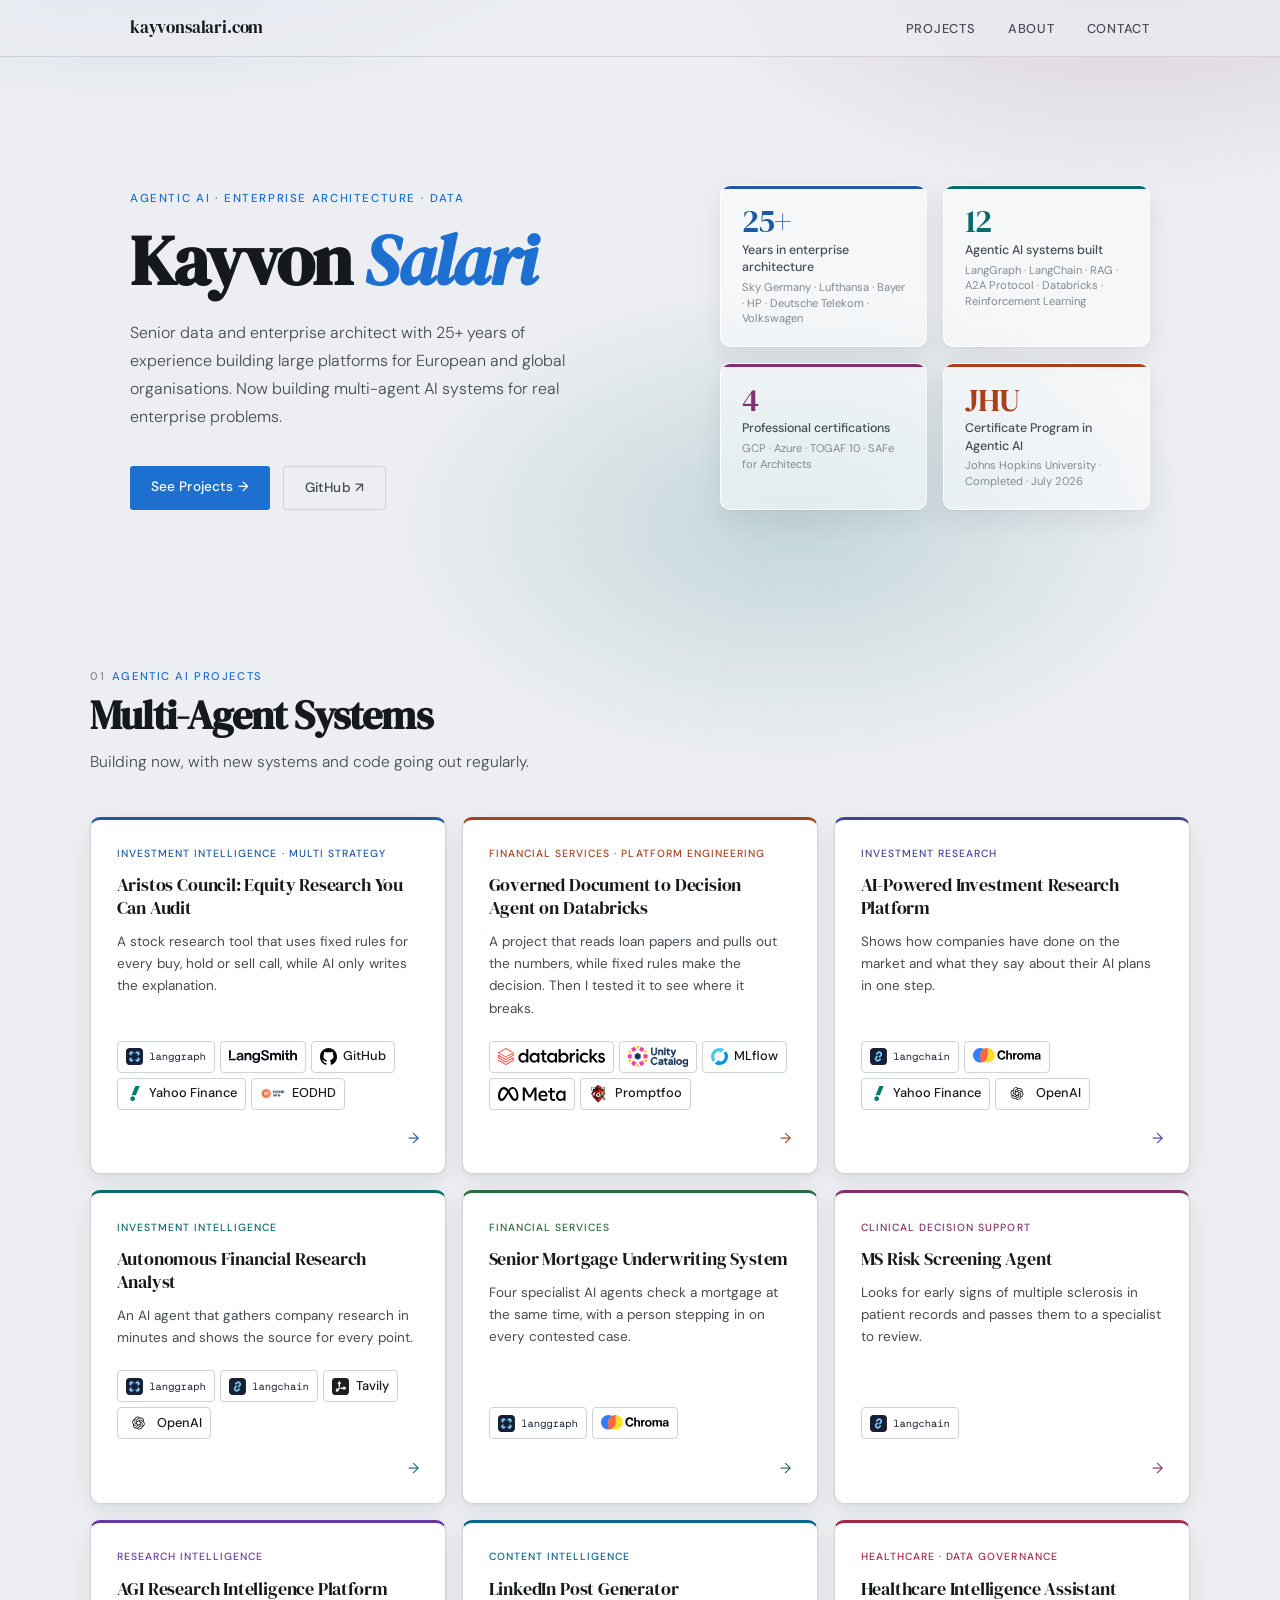
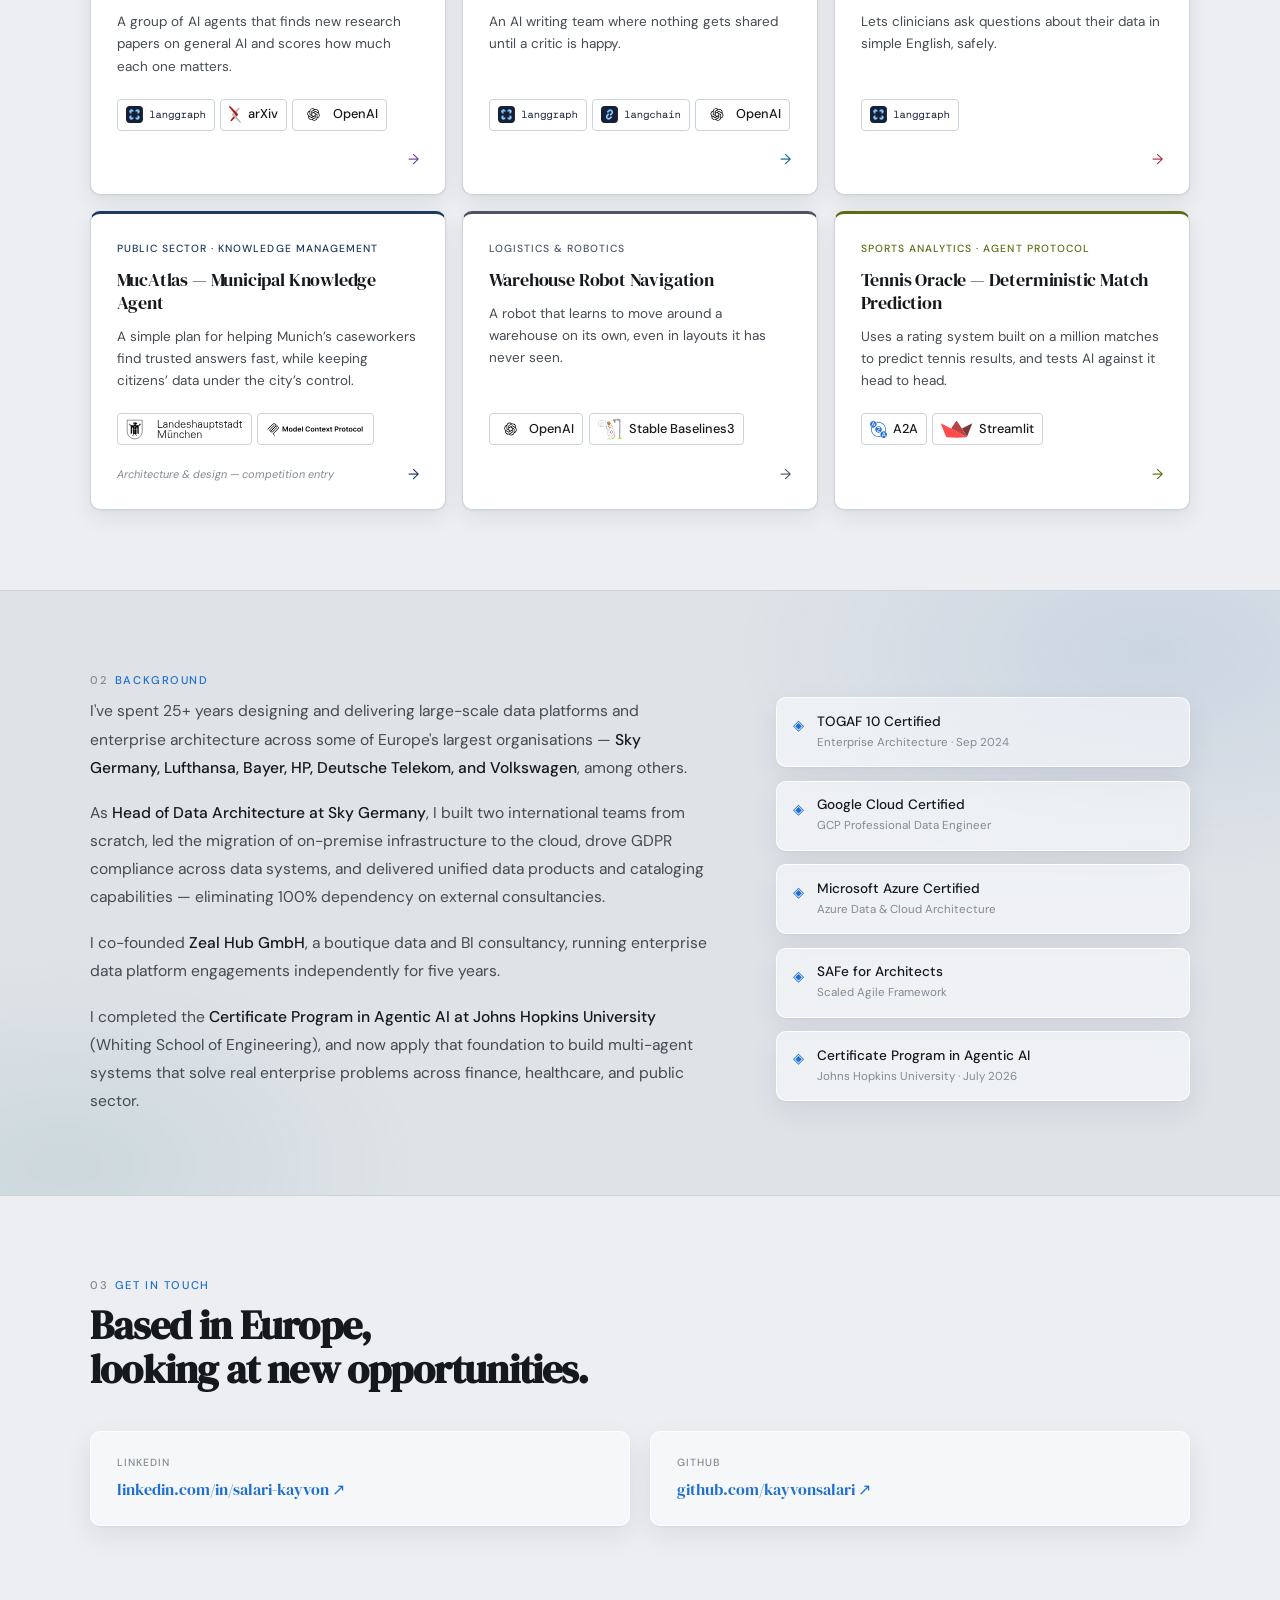
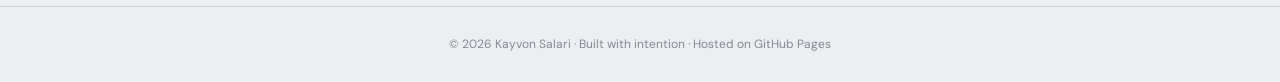
==== commit cc6f5f88: "Front cards: larger boxed logos, all shown, one height - Logos are larger and each sits in its own w" ====
--- a/index.html
+++ b/index.html
@@ -462,28 +462,33 @@
       border-top: 3px solid var(--pc, var(--accent));
       border-radius: 10px;
       box-shadow: 0 1px 2px rgba(20,30,45,0.05), 0 8px 22px rgba(20,30,45,0.07);
-      container-type: inline-size;
     }
     .card::after { border-radius: inherit; }
-    /* Official product logos in place of the text tags: one line, one height.
-       --lh is the logo height; it shrinks with the card so four always fit. */
+    /* Official product logos in place of the text tags: boxed like the
+       Built-with list on the project pages, all one height, wrapping to a second row if needed. */
     .card-logos {
-      --lh: 12px;
-      flex-wrap: nowrap;
-      align-items: center;
-      gap: calc(var(--lh) * 0.9);
-      height: 26px;
+      --lh: 17px;
+      flex-wrap: wrap;
+      align-items: stretch;
+      gap: 0.32rem;
       margin-top: 1.3rem;
       font-size: 0.7rem; line-height: 1; color: var(--ink-mid);
-      overflow: hidden;
-    }
-    @supports (width: 1cqi) { .card-logos { --lh: min(15px, 4.0cqi); } }
+    }
+    .card-logos > * {
+      display: inline-flex; align-items: center; flex: none;
+      box-sizing: border-box;
+      height: calc(var(--lh) + 15px);
+      padding: 0 0.5rem;
+      background: #fff;
+      border: 1px solid var(--rule);
+      border-radius: 4px;
+    }
     .card-logos img { display: block; flex: none; width: auto; max-width: none; height: calc(var(--lh) * var(--s, 1)); }
     .card-logos .lg {
-      display: inline-flex; align-items: center; flex: none;
-      gap: calc(var(--lh) * 0.38);
-      font-size: calc(var(--lh) * 0.84); font-weight: 500; line-height: 1; white-space: nowrap; color: var(--ink);
-    }
+      gap: 0.4rem;
+      font-size: 0.8rem; font-weight: 500; line-height: 1; white-space: nowrap; color: var(--ink);
+    }
+    @media (min-width: 901px) and (max-width: 1179px) { .projects-grid { grid-template-columns: repeat(2, 1fr); } }
   </style>
 </head>
 <body>
@@ -552,7 +557,7 @@
           <div class="card-title">Aristos Council: Equity Research You Can Audit</div>
           <p class="card-desc">A stock research tool that uses fixed rules for every buy, hold or sell call, while AI only writes the explanation.</p>
           <div class="card-tags card-logos">
-            <img src="/projects/logos/langgraph.svg" alt="LangGraph" loading="lazy" /><img src="/projects/logos/langsmith.svg" alt="LangSmith" style="--s: 0.82;" loading="lazy" /><span class="lg"><img src="/projects/logos/github.svg" alt="" loading="lazy" />GitHub</span><span class="lg"><img src="/projects/logos/yahoo-finance.svg" alt="" loading="lazy" />Yahoo Finance</span>
+            <span><img src="/projects/logos/langgraph.svg" alt="LangGraph" loading="lazy" /></span><span><img src="/projects/logos/langsmith.svg" alt="LangSmith" style="--s: 0.8;" loading="lazy" /></span><span class="lg"><img src="/projects/logos/github.svg" alt="" loading="lazy" />GitHub</span><span class="lg"><img src="/projects/logos/yahoo-finance.svg" alt="" loading="lazy" />Yahoo Finance</span><span class="lg"><img src="/projects/logos/eodhd.png" alt="" style="--s: 1.5;" loading="lazy" />EODHD</span>
           </div>
           <div class="card-footer"><span class="card-note"></span><span class="card-arrow">→</span></div>
         </a>
@@ -562,7 +567,7 @@
           <div class="card-title">Governed Document to Decision Agent on Databricks</div>
           <p class="card-desc">A project that reads loan papers and pulls out the numbers, while fixed rules make the decision. Then I tested it to see where it breaks.</p>
           <div class="card-tags card-logos">
-            <img src="/projects/logos/databricks.svg" alt="Databricks" loading="lazy" /><img src="/projects/logos/unity-catalog.png" alt="Unity Catalog" style="--s: 1.25;" loading="lazy" /><span class="lg"><img src="/projects/logos/mlflow.svg" alt="" loading="lazy" />MLflow</span><img src="/projects/logos/meta.svg" alt="Meta" style="--s: 0.8;" loading="lazy" />
+            <span><img src="/projects/logos/databricks.svg" alt="Databricks" loading="lazy" /></span><span><img src="/projects/logos/unity-catalog.png" alt="Unity Catalog" style="--s: 1.2;" loading="lazy" /></span><span class="lg"><img src="/projects/logos/mlflow.svg" alt="" loading="lazy" />MLflow</span><span><img src="/projects/logos/meta.svg" alt="Meta" style="--s: 0.8;" loading="lazy" /></span><span class="lg"><img src="/projects/logos/promptfoo.svg" alt="" style="--s: 1.15;" loading="lazy" />Promptfoo</span>
           </div>
           <div class="card-footer"><span class="card-note"></span><span class="card-arrow">→</span></div>
         </a>
@@ -572,7 +577,7 @@
           <div class="card-title">AI-Powered Investment Research Platform</div>
           <p class="card-desc">Shows how companies have done on the market and what they say about their AI plans in one step.</p>
           <div class="card-tags card-logos">
-            <img src="/projects/logos/langchain.svg" alt="LangChain" loading="lazy" /><img src="/projects/logos/chroma.svg" alt="Chroma" loading="lazy" /><span class="lg"><img src="/projects/logos/yahoo-finance.svg" alt="" loading="lazy" />Yahoo Finance</span><span class="lg"><img src="/projects/logos/openai.svg" alt="" style="--s: 1.7;" loading="lazy" />OpenAI</span>
+            <span><img src="/projects/logos/langchain.svg" alt="LangChain" loading="lazy" /></span><span><img src="/projects/logos/chroma.svg" alt="Chroma" loading="lazy" /></span><span class="lg"><img src="/projects/logos/yahoo-finance.svg" alt="" loading="lazy" />Yahoo Finance</span><span class="lg"><img src="/projects/logos/openai.svg" alt="" style="--s: 1.5;" loading="lazy" />OpenAI</span>
           </div>
           <div class="card-footer"><span class="card-note"></span><span class="card-arrow">→</span></div>
         </a>
@@ -582,7 +587,7 @@
           <div class="card-title">Autonomous Financial Research Analyst</div>
           <p class="card-desc">An AI agent that gathers company research in minutes and shows the source for every point.</p>
           <div class="card-tags card-logos">
-            <img src="/projects/logos/langgraph.svg" alt="LangGraph" loading="lazy" /><img src="/projects/logos/langchain.svg" alt="LangChain" loading="lazy" /><span class="lg"><img src="/projects/logos/tavily.svg" alt="" loading="lazy" />Tavily</span><span class="lg"><img src="/projects/logos/openai.svg" alt="" style="--s: 1.7;" loading="lazy" />OpenAI</span>
+            <span><img src="/projects/logos/langgraph.svg" alt="LangGraph" loading="lazy" /></span><span><img src="/projects/logos/langchain.svg" alt="LangChain" loading="lazy" /></span><span class="lg"><img src="/projects/logos/tavily.svg" alt="" loading="lazy" />Tavily</span><span class="lg"><img src="/projects/logos/openai.svg" alt="" style="--s: 1.5;" loading="lazy" />OpenAI</span>
           </div>
           <div class="card-footer"><span class="card-note"></span><span class="card-arrow">→</span></div>
         </a>
@@ -592,7 +597,7 @@
           <div class="card-title">Senior Mortgage Underwriting System</div>
           <p class="card-desc">Four specialist AI agents check a mortgage at the same time, with a person stepping in on every contested case.</p>
           <div class="card-tags card-logos">
-            <img src="/projects/logos/langgraph.svg" alt="LangGraph" loading="lazy" /><img src="/projects/logos/chroma.svg" alt="Chroma" loading="lazy" />
+            <span><img src="/projects/logos/langgraph.svg" alt="LangGraph" loading="lazy" /></span><span><img src="/projects/logos/chroma.svg" alt="Chroma" loading="lazy" /></span>
           </div>
           <div class="card-footer"><span class="card-note"></span><span class="card-arrow">→</span></div>
         </a>
@@ -602,7 +607,7 @@
           <div class="card-title">MS Risk Screening Agent</div>
           <p class="card-desc">Looks for early signs of multiple sclerosis in patient records and passes them to a specialist to review.</p>
           <div class="card-tags card-logos">
-            <img src="/projects/logos/langchain.svg" alt="LangChain" loading="lazy" />
+            <span><img src="/projects/logos/langchain.svg" alt="LangChain" loading="lazy" /></span>
           </div>
           <div class="card-footer"><span class="card-note"></span><span class="card-arrow">→</span></div>
         </a>
@@ -612,7 +617,7 @@
           <div class="card-title">AGI Research Intelligence Platform</div>
           <p class="card-desc">A group of AI agents that finds new research papers on general AI and scores how much each one matters.</p>
           <div class="card-tags card-logos">
-            <img src="/projects/logos/langgraph.svg" alt="LangGraph" loading="lazy" /><span class="lg"><img src="/projects/logos/arxiv.svg" alt="" loading="lazy" />arXiv</span><span class="lg"><img src="/projects/logos/openai.svg" alt="" style="--s: 1.7;" loading="lazy" />OpenAI</span>
+            <span><img src="/projects/logos/langgraph.svg" alt="LangGraph" loading="lazy" /></span><span class="lg"><img src="/projects/logos/arxiv.svg" alt="" loading="lazy" />arXiv</span><span class="lg"><img src="/projects/logos/openai.svg" alt="" style="--s: 1.5;" loading="lazy" />OpenAI</span>
           </div>
           <div class="card-footer"><span class="card-note"></span><span class="card-arrow">→</span></div>
         </a>
@@ -622,7 +627,7 @@
           <div class="card-title">LinkedIn Post Generator</div>
           <p class="card-desc">An AI writing team where nothing gets shared until a critic is happy.</p>
           <div class="card-tags card-logos">
-            <img src="/projects/logos/langgraph.svg" alt="LangGraph" loading="lazy" /><img src="/projects/logos/langchain.svg" alt="LangChain" loading="lazy" /><span class="lg"><img src="/projects/logos/openai.svg" alt="" style="--s: 1.7;" loading="lazy" />OpenAI</span>
+            <span><img src="/projects/logos/langgraph.svg" alt="LangGraph" loading="lazy" /></span><span><img src="/projects/logos/langchain.svg" alt="LangChain" loading="lazy" /></span><span class="lg"><img src="/projects/logos/openai.svg" alt="" style="--s: 1.5;" loading="lazy" />OpenAI</span>
           </div>
           <div class="card-footer"><span class="card-note"></span><span class="card-arrow">→</span></div>
         </a>
@@ -632,7 +637,7 @@
           <div class="card-title">Healthcare Intelligence Assistant</div>
           <p class="card-desc">Lets clinicians ask questions about their data in simple English, safely.</p>
           <div class="card-tags card-logos">
-            <img src="/projects/logos/langgraph.svg" alt="LangGraph" loading="lazy" />
+            <span><img src="/projects/logos/langgraph.svg" alt="LangGraph" loading="lazy" /></span>
           </div>
           <div class="card-footer"><span class="card-note"></span><span class="card-arrow">→</span></div>
         </a>
@@ -642,7 +647,7 @@
           <div class="card-title">MucAtlas — Municipal Knowledge Agent</div>
           <p class="card-desc">A simple plan for helping Munich’s caseworkers find trusted answers fast, while keeping citizens’ data under the city’s control.</p>
           <div class="card-tags card-logos">
-            <img src="/projects/logos/muenchen.svg" alt="Landeshauptstadt München" style="--s: 1.25;" loading="lazy" /><img src="/projects/logos/mcp.svg" alt="Model Context Protocol" style="--s: 0.9;" loading="lazy" />
+            <span><img src="/projects/logos/muenchen.svg" alt="Landeshauptstadt München" style="--s: 1.25;" loading="lazy" /></span><span><img src="/projects/logos/mcp.svg" alt="Model Context Protocol" style="--s: 0.85;" loading="lazy" /></span>
           </div>
           <div class="card-footer"><span class="card-note">Architecture &amp; design — competition entry</span><span class="card-arrow">→</span></div>
         </a>
@@ -652,7 +657,7 @@
           <div class="card-title">Warehouse Robot Navigation</div>
           <p class="card-desc">A robot that learns to move around a warehouse on its own, even in layouts it has never seen.</p>
           <div class="card-tags card-logos">
-            <span class="lg"><img src="/projects/logos/openai.svg" alt="" style="--s: 1.7;" loading="lazy" />OpenAI</span><span class="lg"><img src="/projects/logos/stable-baselines3.png" alt="" style="--s: 1.25;" loading="lazy" />Stable Baselines3</span>
+            <span class="lg"><img src="/projects/logos/openai.svg" alt="" style="--s: 1.5;" loading="lazy" />OpenAI</span><span class="lg"><img src="/projects/logos/stable-baselines3.png" alt="" style="--s: 1.3;" loading="lazy" />Stable Baselines3</span>
           </div>
           <div class="card-footer"><span class="card-note"></span><span class="card-arrow">→</span></div>
         </a>
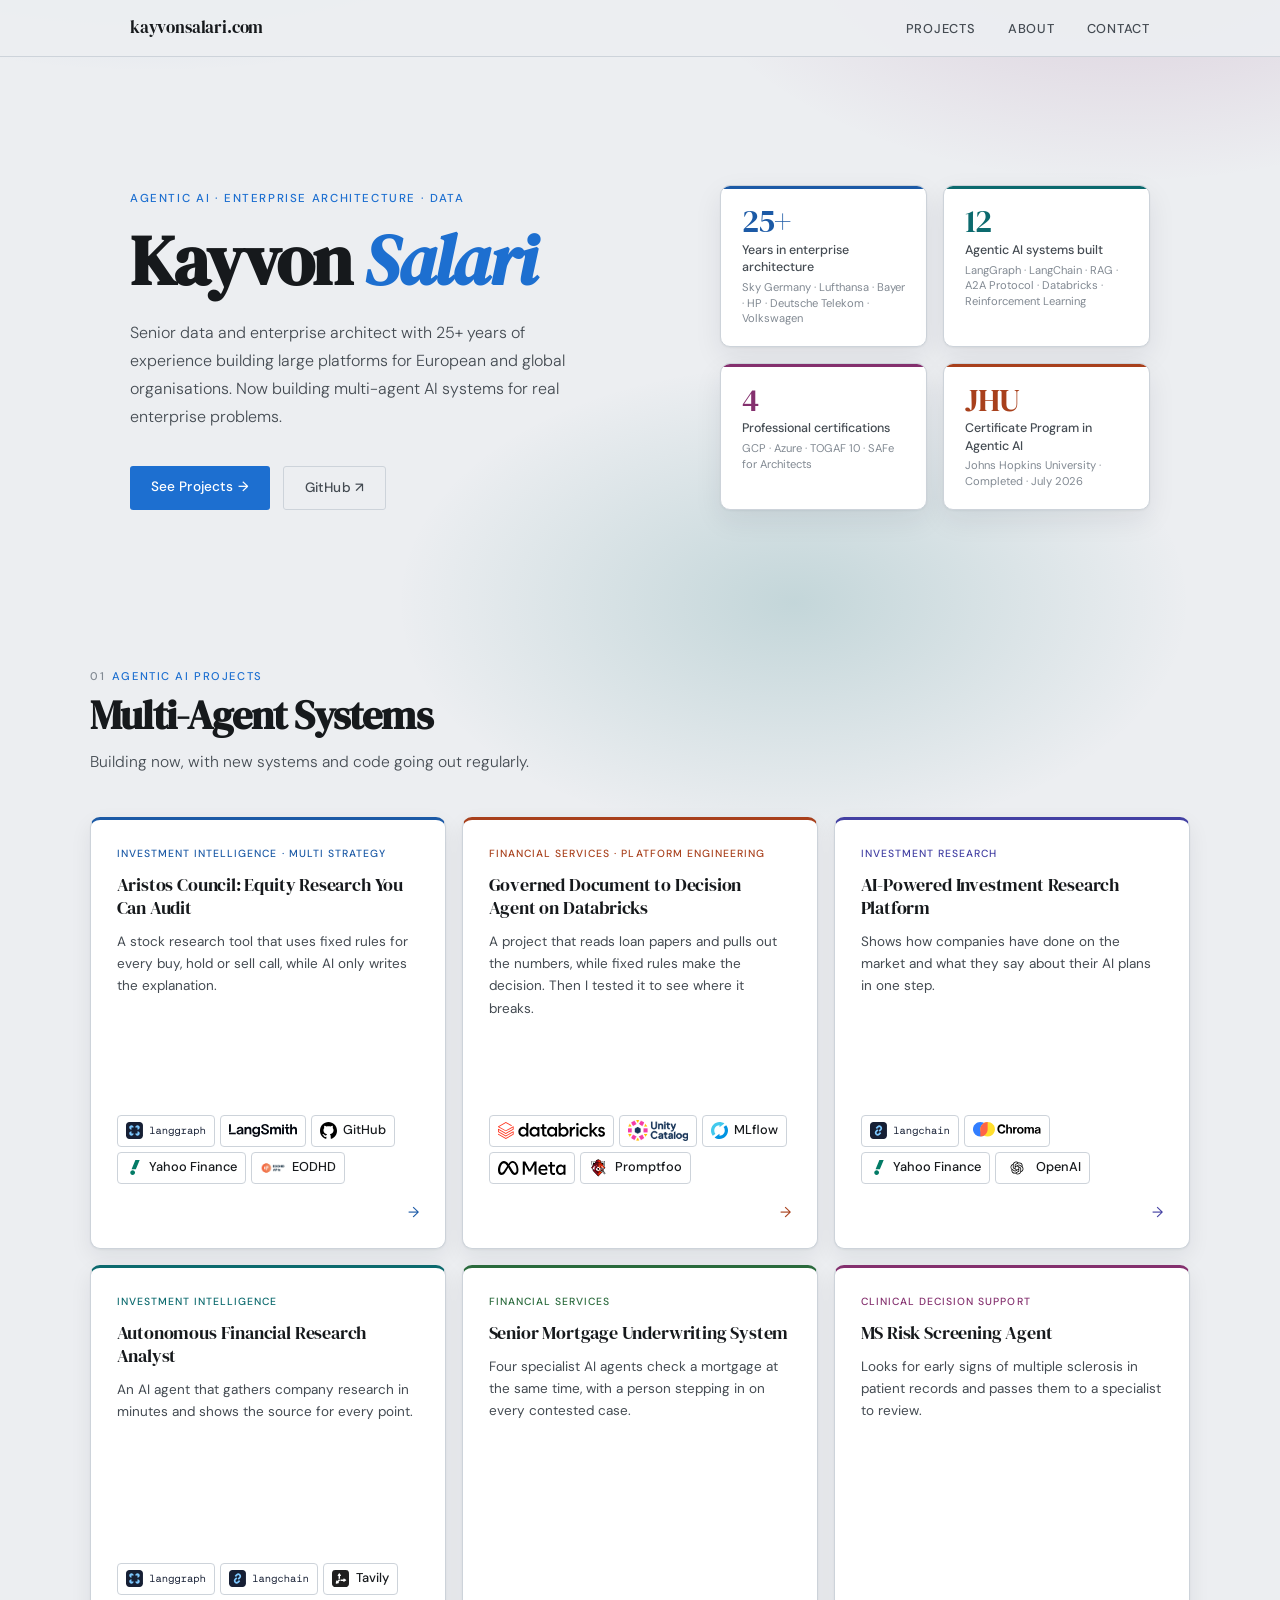
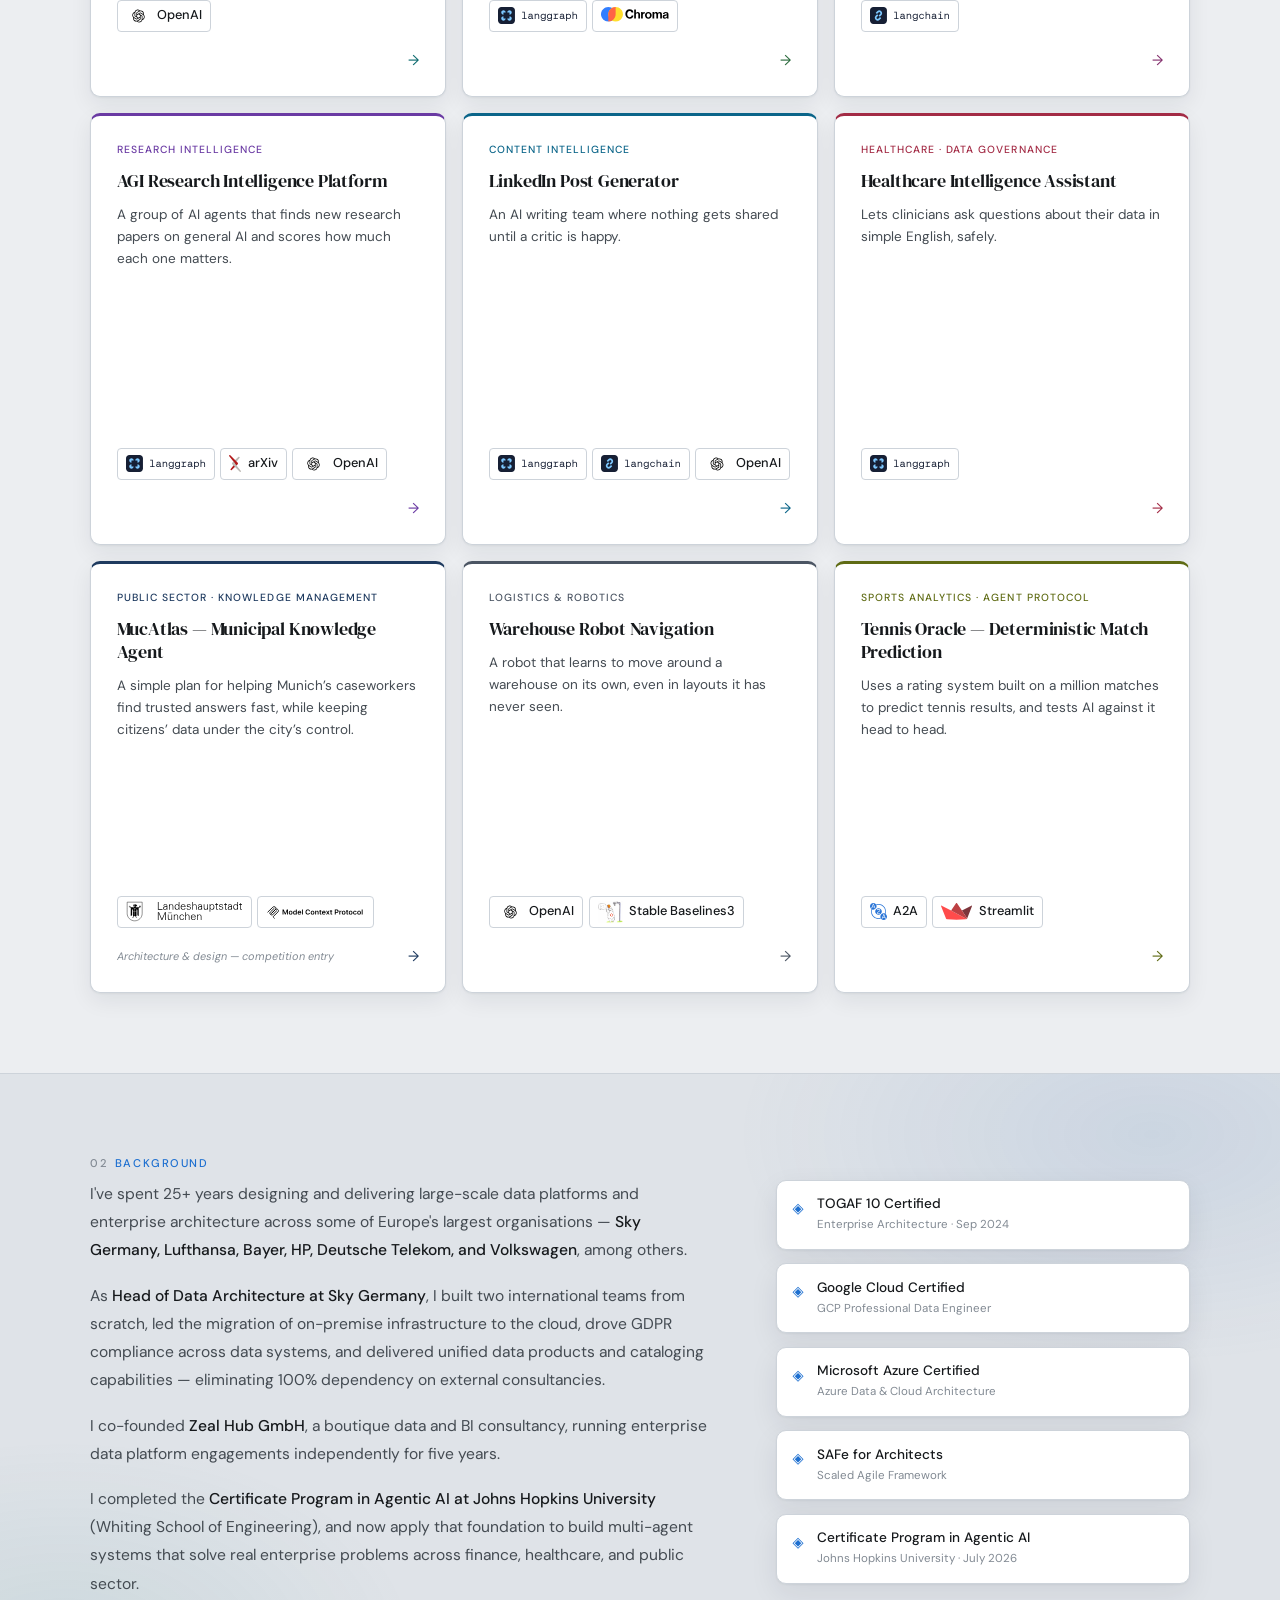
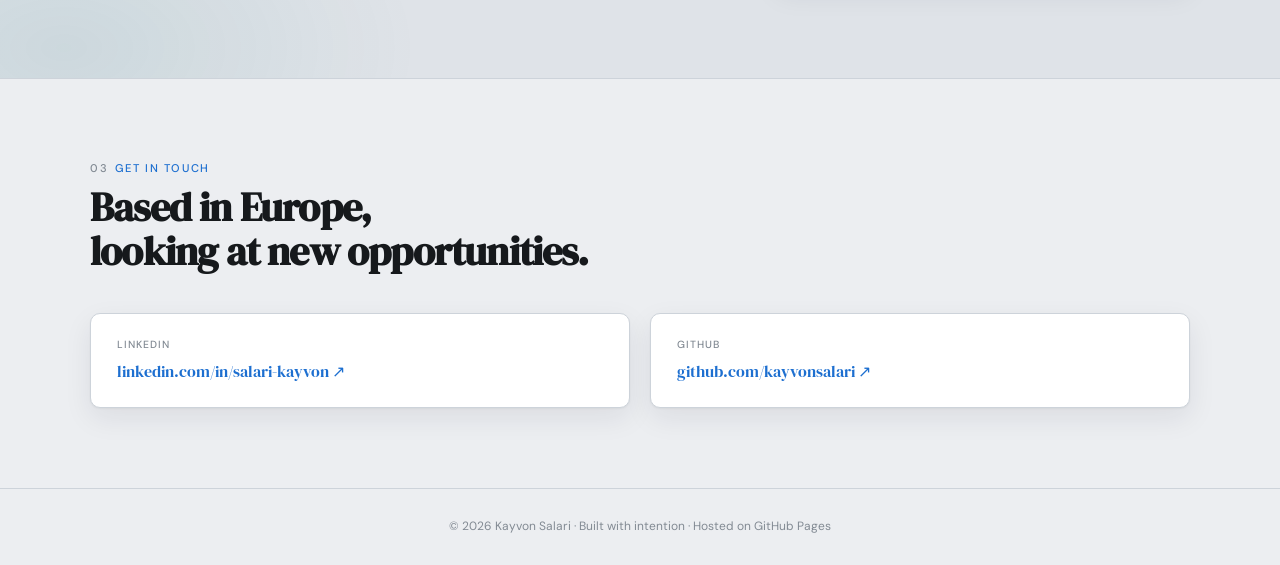
==== commit 19d8076c: "Front page: remove all blur, new hover, taller cards - No frosted glass anywhere: header bar and pan" ====
--- a/index.html
+++ b/index.html
@@ -43,8 +43,7 @@
     /* ── NAV ── */
     nav {
       position: sticky; top: 0; z-index: 100;
-      background: rgba(247,245,240,0.94);
-      backdrop-filter: blur(12px);
+      background: rgba(247,245,240,0.97);
       border-bottom: 1px solid var(--rule);
     }
     .nav-inner {
@@ -229,42 +228,30 @@
     .card:hover { background: var(--pc-pale); }
     .card:hover .card-arrow { transform: translateX(4px); }
 
-    /* Focus effect: the card under the mouse grows a little and stays sharp;
-       the others sit behind frosted glass. Mouse and keyboard only. On touch
-       screens a tap opens the page straight away, so cards stay plain there. */
+    /* Focus effect: the card under the mouse grows a little and comes forward;
+       the others shrink slightly into the background. No blur. Mouse and
+       keyboard only. On touch screens a tap opens the page straight away,
+       so cards stay plain there. */
     @media (hover: hover) and (pointer: fine) {
       .card {
         position: relative;
-        transition: background 0.15s, transform 0.18s ease-out, box-shadow 0.18s ease-out;
+        transition: background 0.15s, transform 0.2s ease-out, box-shadow 0.2s ease-out, opacity 0.2s ease-out;
       }
-      .card::after {
-        content: "";
-        position: absolute;
-        inset: 0;
-        background: rgba(236, 238, 241, 0.22);
-        -webkit-backdrop-filter: blur(0.6px);
-        backdrop-filter: blur(0.6px);
-        opacity: 0;
-        visibility: hidden;
-        pointer-events: none;
-        transition: opacity 0.18s ease-out, visibility 0s 0.18s;
-      }
-      .projects-grid:has(.card:hover) .card:not(:hover)::after,
-      .projects-grid:has(.card:focus-visible) .card:not(:focus-visible):not(:hover)::after {
-        opacity: 1;
-        visibility: visible;
-        transition-delay: 0s;
+      .projects-grid:has(.card:hover) .card:not(:hover),
+      .projects-grid:has(.card:focus-visible) .card:not(:focus-visible):not(:hover) {
+        transform: scale(0.965);
+        opacity: 0.72;
       }
       .card:hover, .card:focus-visible {
-        transform: scale(1.03);
+        transform: scale(1.04);
         z-index: 2;
-        box-shadow: 0 0 0 1.5px var(--pc, var(--accent)), 0 10px 30px rgba(20,30,45,0.18);
+        box-shadow: 0 0 0 1.5px var(--pc, var(--accent)), 0 14px 36px rgba(20,30,45,0.2);
         outline: none;
       }
     }
     @media (prefers-reduced-motion: reduce) {
-      .card, .card::after, .card-arrow { transition: none; }
-      .card:hover, .card:focus-visible { transform: none; }
+      .card, .card-arrow { transition: none; }
+      .projects-grid .card.card { transform: none; }
       .card:hover .card-arrow { transform: none; }
     }
 
@@ -419,11 +406,7 @@
         var(--paper);
       background-repeat: no-repeat;
     }
-    nav {
-      background: rgba(236, 238, 241, 0.72);
-      -webkit-backdrop-filter: blur(14px) saturate(1.3);
-      backdrop-filter: blur(14px) saturate(1.3);
-    }
+    nav { background: rgba(236, 238, 241, 0.97); }
     @media (max-width: 480px) {
       .nav-inner { gap: 0.75rem; }
       .nav-logo { font-size: 0.95rem; }
@@ -434,12 +417,10 @@
       .nav-logo { font-size: 0.85rem; }
       .nav-links { gap: 0.6rem; }
     }
-    /* Frosted glass panels */
+    /* Panels: solid white, no blur */
     .stat, .cert, .contact-card {
-      background: rgba(255, 255, 255, 0.5);
-      -webkit-backdrop-filter: blur(12px) saturate(1.25);
-      backdrop-filter: blur(12px) saturate(1.25);
-      border: 1px solid rgba(255, 255, 255, 0.85);
+      background: #fff;
+      border: 1px solid var(--rule);
       border-radius: 10px;
       box-shadow: 0 1px 2px rgba(20,30,45,0.05), 0 10px 28px rgba(20,30,45,0.08);
     }
@@ -463,7 +444,7 @@
       border-radius: 10px;
       box-shadow: 0 1px 2px rgba(20,30,45,0.05), 0 8px 22px rgba(20,30,45,0.07);
     }
-    .card::after { border-radius: inherit; }
+    @media (min-width: 581px) { .card { min-height: 27rem; } }
     /* Official product logos in place of the text tags: boxed like the
        Built-with list on the project pages, all one height, wrapping to a second row if needed. */
     .card-logos {
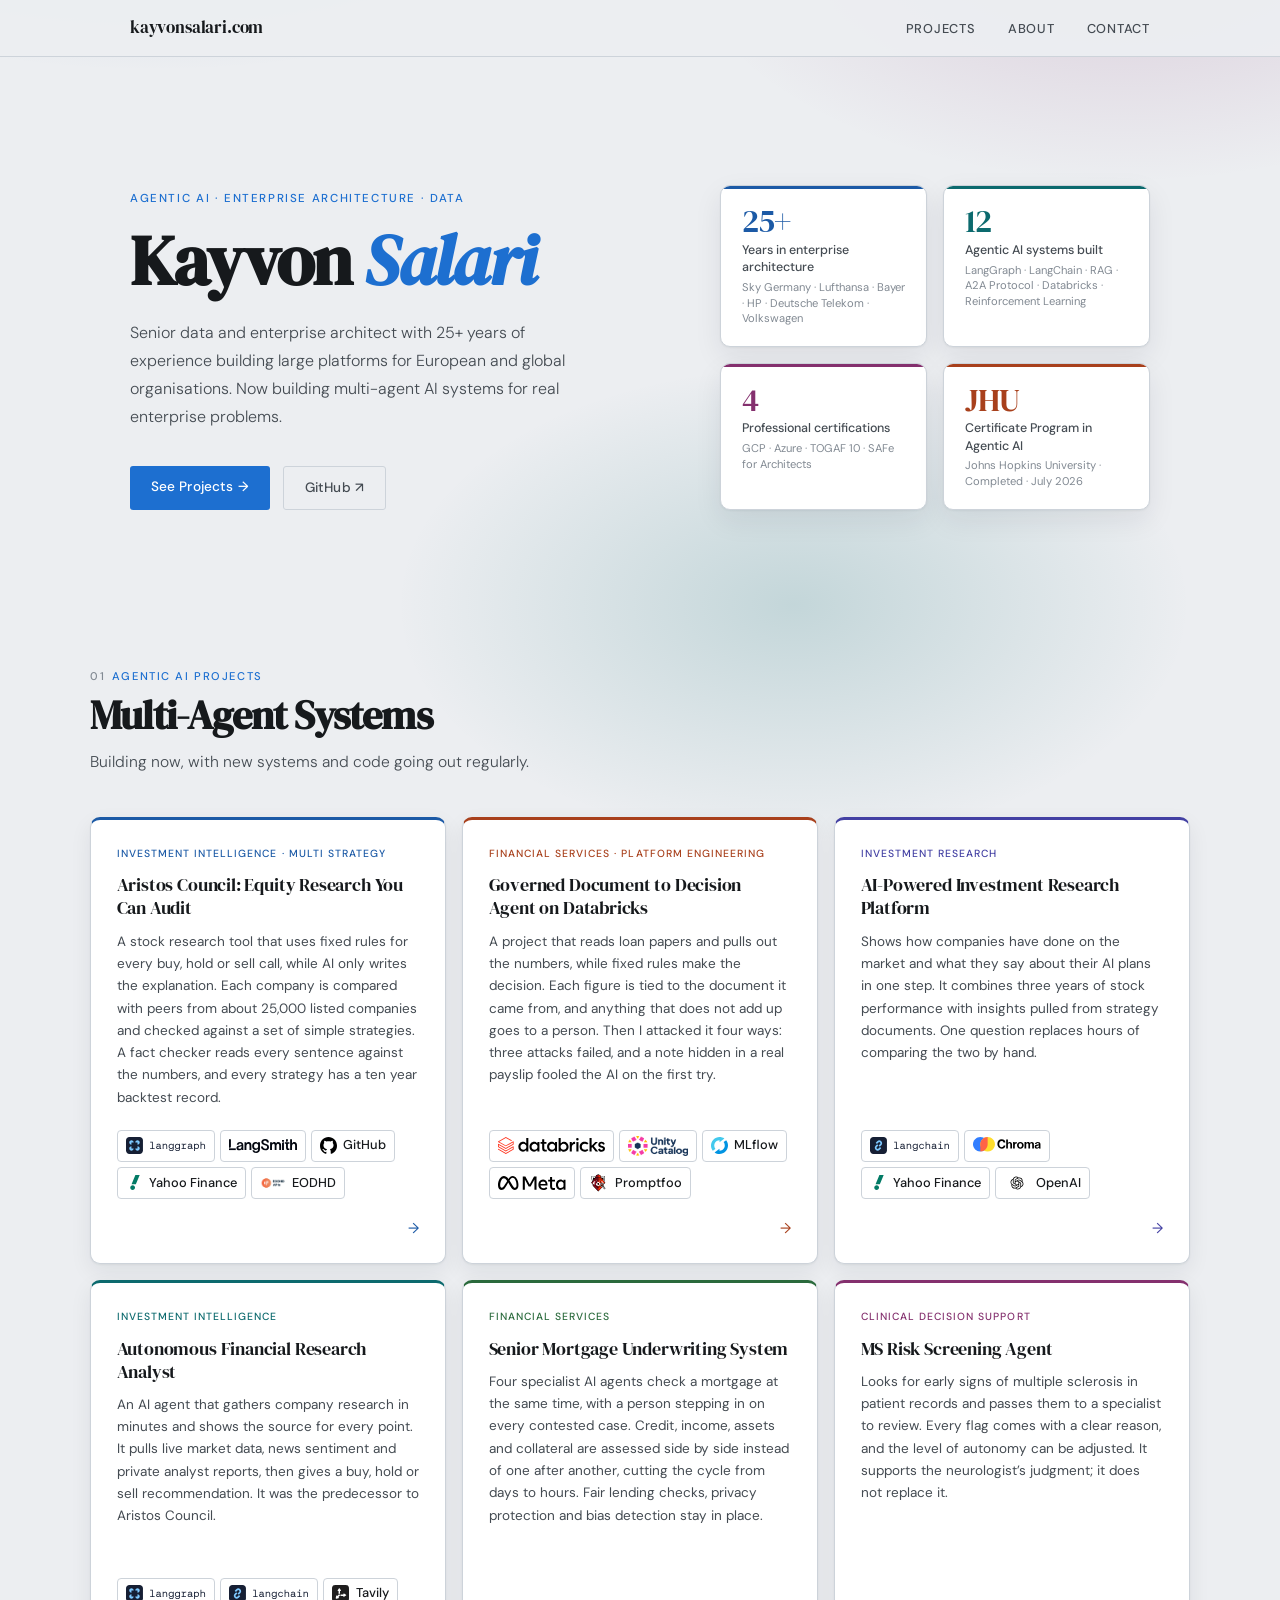
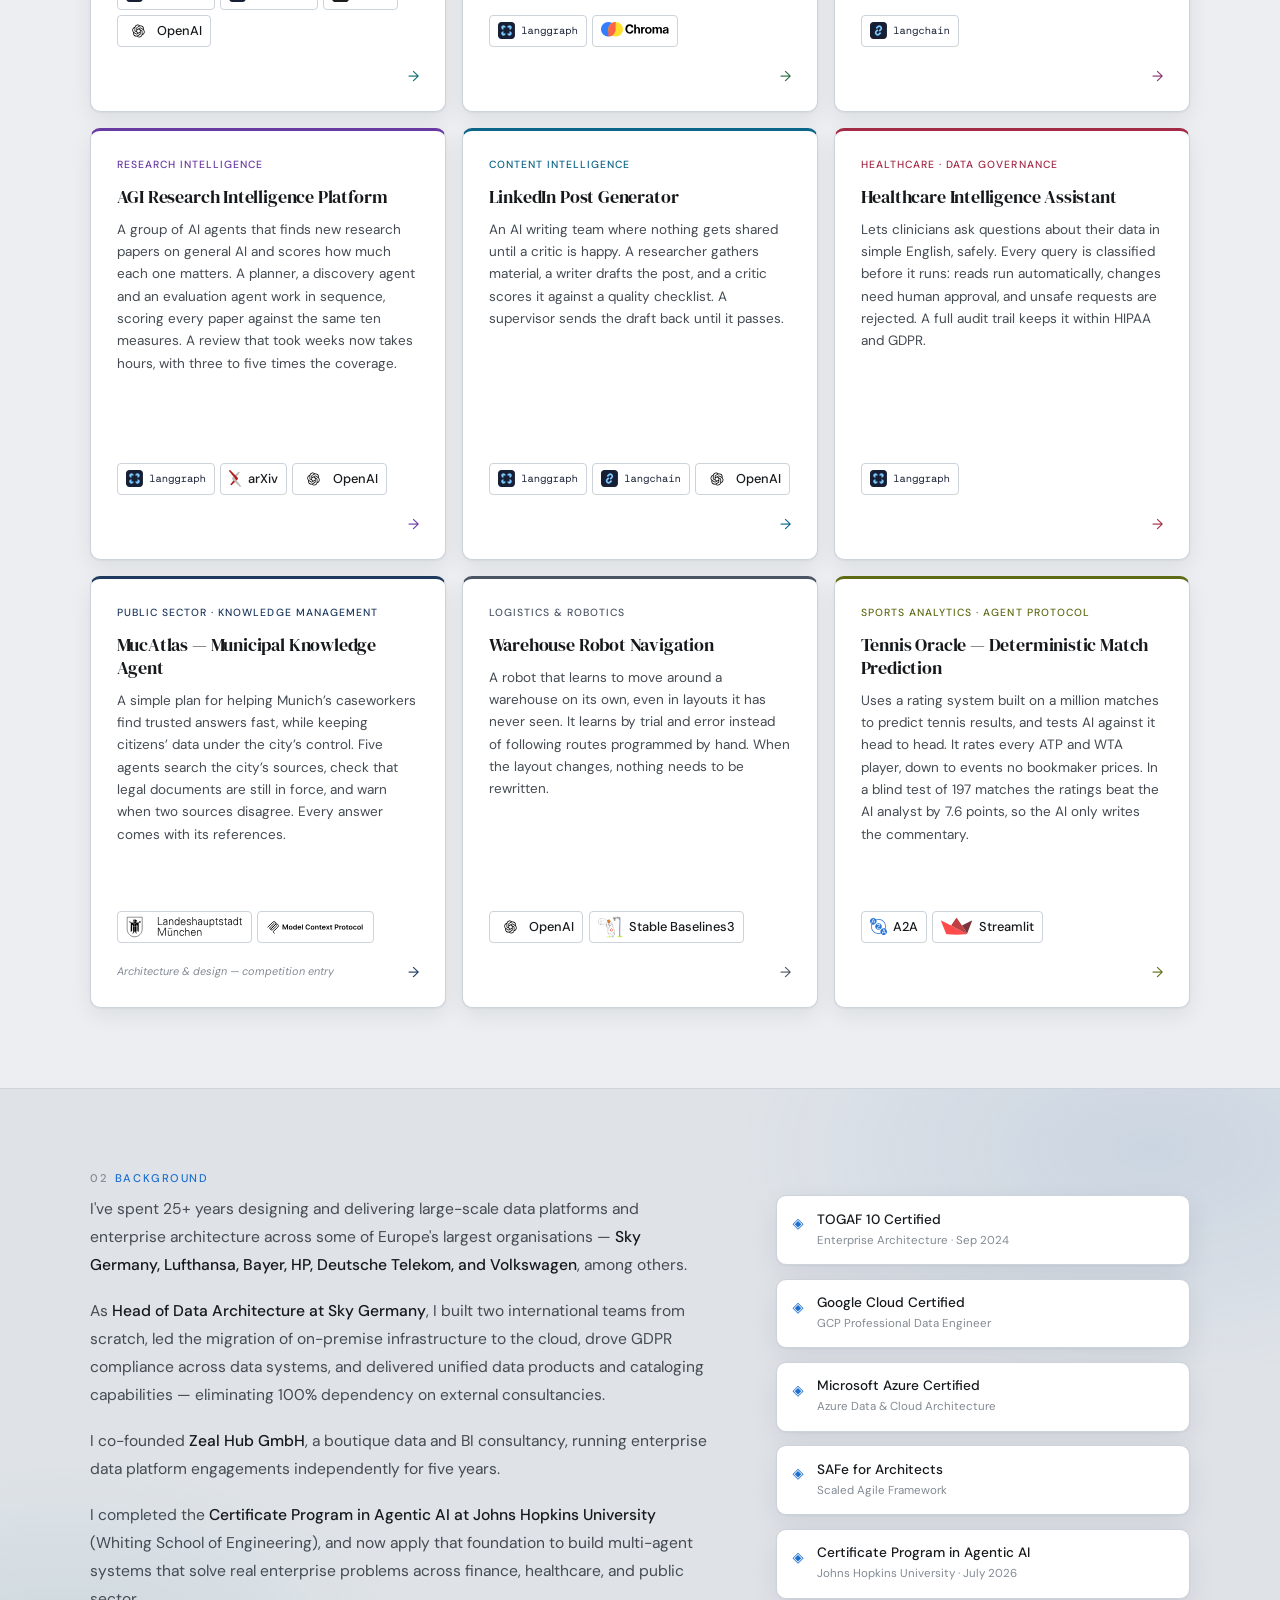
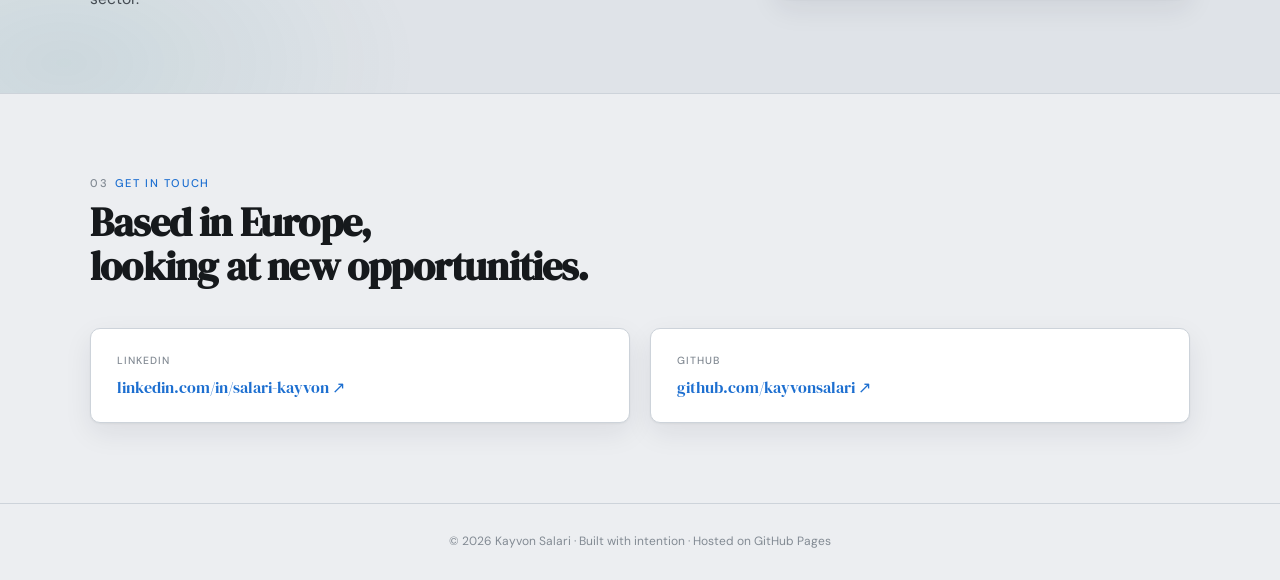
==== commit 934ee440: "Front cards: longer paragraph text Co-Authored-By: Claude Fable 5.2 <noreply@anthropic.com>" ====
--- a/index.html
+++ b/index.html
@@ -536,7 +536,7 @@
         <a class="card" href="/projects/aristos-council/" style="--pc: #1c5aa6;">
           <div class="card-sector">Investment Intelligence &middot; Multi Strategy</div>
           <div class="card-title">Aristos Council: Equity Research You Can Audit</div>
-          <p class="card-desc">A stock research tool that uses fixed rules for every buy, hold or sell call, while AI only writes the explanation.</p>
+          <p class="card-desc">A stock research tool that uses fixed rules for every buy, hold or sell call, while AI only writes the explanation. Each company is compared with peers from about 25,000 listed companies and checked against a set of simple strategies. A fact checker reads every sentence against the numbers, and every strategy has a ten year backtest record.</p>
           <div class="card-tags card-logos">
             <span><img src="/projects/logos/langgraph.svg" alt="LangGraph" loading="lazy" /></span><span><img src="/projects/logos/langsmith.svg" alt="LangSmith" style="--s: 0.8;" loading="lazy" /></span><span class="lg"><img src="/projects/logos/github.svg" alt="" loading="lazy" />GitHub</span><span class="lg"><img src="/projects/logos/yahoo-finance.svg" alt="" loading="lazy" />Yahoo Finance</span><span class="lg"><img src="/projects/logos/eodhd.png" alt="" style="--s: 1.5;" loading="lazy" />EODHD</span>
           </div>
@@ -546,7 +546,7 @@
         <a class="card" href="/projects/databricks-underwriting-agent/" style="--pc: #a8401c;">
           <div class="card-sector">Financial Services &middot; Platform Engineering</div>
           <div class="card-title">Governed Document to Decision Agent on Databricks</div>
-          <p class="card-desc">A project that reads loan papers and pulls out the numbers, while fixed rules make the decision. Then I tested it to see where it breaks.</p>
+          <p class="card-desc">A project that reads loan papers and pulls out the numbers, while fixed rules make the decision. Each figure is tied to the document it came from, and anything that does not add up goes to a person. Then I attacked it four ways: three attacks failed, and a note hidden in a real payslip fooled the AI on the first try.</p>
           <div class="card-tags card-logos">
             <span><img src="/projects/logos/databricks.svg" alt="Databricks" loading="lazy" /></span><span><img src="/projects/logos/unity-catalog.png" alt="Unity Catalog" style="--s: 1.2;" loading="lazy" /></span><span class="lg"><img src="/projects/logos/mlflow.svg" alt="" loading="lazy" />MLflow</span><span><img src="/projects/logos/meta.svg" alt="Meta" style="--s: 0.8;" loading="lazy" /></span><span class="lg"><img src="/projects/logos/promptfoo.svg" alt="" style="--s: 1.15;" loading="lazy" />Promptfoo</span>
           </div>
@@ -556,7 +556,7 @@
         <a class="card" href="/projects/duallens/" style="--pc: #4340a3;">
           <div class="card-sector">Investment Research</div>
           <div class="card-title">AI-Powered Investment Research Platform</div>
-          <p class="card-desc">Shows how companies have done on the market and what they say about their AI plans in one step.</p>
+          <p class="card-desc">Shows how companies have done on the market and what they say about their AI plans in one step. It combines three years of stock performance with insights pulled from strategy documents. One question replaces hours of comparing the two by hand.</p>
           <div class="card-tags card-logos">
             <span><img src="/projects/logos/langchain.svg" alt="LangChain" loading="lazy" /></span><span><img src="/projects/logos/chroma.svg" alt="Chroma" loading="lazy" /></span><span class="lg"><img src="/projects/logos/yahoo-finance.svg" alt="" loading="lazy" />Yahoo Finance</span><span class="lg"><img src="/projects/logos/openai.svg" alt="" style="--s: 1.5;" loading="lazy" />OpenAI</span>
           </div>
@@ -566,7 +566,7 @@
         <a class="card" href="/projects/financial-research-analyst/" style="--pc: #0c6a6e;">
           <div class="card-sector">Investment Intelligence</div>
           <div class="card-title">Autonomous Financial Research Analyst</div>
-          <p class="card-desc">An AI agent that gathers company research in minutes and shows the source for every point.</p>
+          <p class="card-desc">An AI agent that gathers company research in minutes and shows the source for every point. It pulls live market data, news sentiment and private analyst reports, then gives a buy, hold or sell recommendation. It was the predecessor to Aristos Council.</p>
           <div class="card-tags card-logos">
             <span><img src="/projects/logos/langgraph.svg" alt="LangGraph" loading="lazy" /></span><span><img src="/projects/logos/langchain.svg" alt="LangChain" loading="lazy" /></span><span class="lg"><img src="/projects/logos/tavily.svg" alt="" loading="lazy" />Tavily</span><span class="lg"><img src="/projects/logos/openai.svg" alt="" style="--s: 1.5;" loading="lazy" />OpenAI</span>
           </div>
@@ -576,7 +576,7 @@
         <a class="card" href="/projects/mortgage-underwriting/" style="--pc: #2a6a3c;">
           <div class="card-sector">Financial Services</div>
           <div class="card-title">Senior Mortgage Underwriting System</div>
-          <p class="card-desc">Four specialist AI agents check a mortgage at the same time, with a person stepping in on every contested case.</p>
+          <p class="card-desc">Four specialist AI agents check a mortgage at the same time, with a person stepping in on every contested case. Credit, income, assets and collateral are assessed side by side instead of one after another, cutting the cycle from days to hours. Fair lending checks, privacy protection and bias detection stay in place.</p>
           <div class="card-tags card-logos">
             <span><img src="/projects/logos/langgraph.svg" alt="LangGraph" loading="lazy" /></span><span><img src="/projects/logos/chroma.svg" alt="Chroma" loading="lazy" /></span>
           </div>
@@ -586,7 +586,7 @@
         <a class="card" href="/projects/ms-risk-screening/" style="--pc: #84306e;">
           <div class="card-sector">Clinical Decision Support</div>
           <div class="card-title">MS Risk Screening Agent</div>
-          <p class="card-desc">Looks for early signs of multiple sclerosis in patient records and passes them to a specialist to review.</p>
+          <p class="card-desc">Looks for early signs of multiple sclerosis in patient records and passes them to a specialist to review. Every flag comes with a clear reason, and the level of autonomy can be adjusted. It supports the neurologist’s judgment; it does not replace it.</p>
           <div class="card-tags card-logos">
             <span><img src="/projects/logos/langchain.svg" alt="LangChain" loading="lazy" /></span>
           </div>
@@ -596,7 +596,7 @@
         <a class="card" href="/projects/agi-research-intelligence/" style="--pc: #6a3aa3;">
           <div class="card-sector">Research Intelligence</div>
           <div class="card-title">AGI Research Intelligence Platform</div>
-          <p class="card-desc">A group of AI agents that finds new research papers on general AI and scores how much each one matters.</p>
+          <p class="card-desc">A group of AI agents that finds new research papers on general AI and scores how much each one matters. A planner, a discovery agent and an evaluation agent work in sequence, scoring every paper against the same ten measures. A review that took weeks now takes hours, with three to five times the coverage.</p>
           <div class="card-tags card-logos">
             <span><img src="/projects/logos/langgraph.svg" alt="LangGraph" loading="lazy" /></span><span class="lg"><img src="/projects/logos/arxiv.svg" alt="" loading="lazy" />arXiv</span><span class="lg"><img src="/projects/logos/openai.svg" alt="" style="--s: 1.5;" loading="lazy" />OpenAI</span>
           </div>
@@ -606,7 +606,7 @@
         <a class="card" href="/projects/linkedin-post-generator/" style="--pc: #0b6589;">
           <div class="card-sector">Content Intelligence</div>
           <div class="card-title">LinkedIn Post Generator</div>
-          <p class="card-desc">An AI writing team where nothing gets shared until a critic is happy.</p>
+          <p class="card-desc">An AI writing team where nothing gets shared until a critic is happy. A researcher gathers material, a writer drafts the post, and a critic scores it against a quality checklist. A supervisor sends the draft back until it passes.</p>
           <div class="card-tags card-logos">
             <span><img src="/projects/logos/langgraph.svg" alt="LangGraph" loading="lazy" /></span><span><img src="/projects/logos/langchain.svg" alt="LangChain" loading="lazy" /></span><span class="lg"><img src="/projects/logos/openai.svg" alt="" style="--s: 1.5;" loading="lazy" />OpenAI</span>
           </div>
@@ -616,7 +616,7 @@
         <a class="card" href="/projects/healthcare-intelligence-assistant/" style="--pc: #a32b45;">
           <div class="card-sector">Healthcare · Data Governance</div>
           <div class="card-title">Healthcare Intelligence Assistant</div>
-          <p class="card-desc">Lets clinicians ask questions about their data in simple English, safely.</p>
+          <p class="card-desc">Lets clinicians ask questions about their data in simple English, safely. Every query is classified before it runs: reads run automatically, changes need human approval, and unsafe requests are rejected. A full audit trail keeps it within HIPAA and GDPR.</p>
           <div class="card-tags card-logos">
             <span><img src="/projects/logos/langgraph.svg" alt="LangGraph" loading="lazy" /></span>
           </div>
@@ -626,7 +626,7 @@
         <a class="card" href="/projects/mucatlas/" style="--pc: #1e3a5f;">
           <div class="card-sector">Public Sector · Knowledge Management</div>
           <div class="card-title">MucAtlas — Municipal Knowledge Agent</div>
-          <p class="card-desc">A simple plan for helping Munich’s caseworkers find trusted answers fast, while keeping citizens’ data under the city’s control.</p>
+          <p class="card-desc">A simple plan for helping Munich’s caseworkers find trusted answers fast, while keeping citizens’ data under the city’s control. Five agents search the city’s sources, check that legal documents are still in force, and warn when two sources disagree. Every answer comes with its references.</p>
           <div class="card-tags card-logos">
             <span><img src="/projects/logos/muenchen.svg" alt="Landeshauptstadt München" style="--s: 1.25;" loading="lazy" /></span><span><img src="/projects/logos/mcp.svg" alt="Model Context Protocol" style="--s: 0.85;" loading="lazy" /></span>
           </div>
@@ -636,7 +636,7 @@
         <a class="card" href="/projects/warehouse-robot-navigation/" style="--pc: #4b5563;">
           <div class="card-sector">Logistics &amp; Robotics</div>
           <div class="card-title">Warehouse Robot Navigation</div>
-          <p class="card-desc">A robot that learns to move around a warehouse on its own, even in layouts it has never seen.</p>
+          <p class="card-desc">A robot that learns to move around a warehouse on its own, even in layouts it has never seen. It learns by trial and error instead of following routes programmed by hand. When the layout changes, nothing needs to be rewritten.</p>
           <div class="card-tags card-logos">
             <span class="lg"><img src="/projects/logos/openai.svg" alt="" style="--s: 1.5;" loading="lazy" />OpenAI</span><span class="lg"><img src="/projects/logos/stable-baselines3.png" alt="" style="--s: 1.3;" loading="lazy" />Stable Baselines3</span>
           </div>
@@ -646,7 +646,7 @@
         <a class="card" href="/projects/tennis-oracle/" style="--pc: #5f6b14;">
           <div class="card-sector">Sports Analytics &middot; Agent Protocol</div>
           <div class="card-title">Tennis Oracle — Deterministic Match Prediction</div>
-          <p class="card-desc">Uses a rating system built on a million matches to predict tennis results, and tests AI against it head to head.</p>
+          <p class="card-desc">Uses a rating system built on a million matches to predict tennis results, and tests AI against it head to head. It rates every ATP and WTA player, down to events no bookmaker prices. In a blind test of 197 matches the ratings beat the AI analyst by 7.6 points, so the AI only writes the commentary.</p>
           <div class="card-tags card-logos">
             <span class="lg"><img src="/projects/logos/a2a.svg" alt="" loading="lazy" />A2A</span><span class="lg"><img src="/projects/logos/streamlit.svg" alt="" loading="lazy" />Streamlit</span>
           </div>
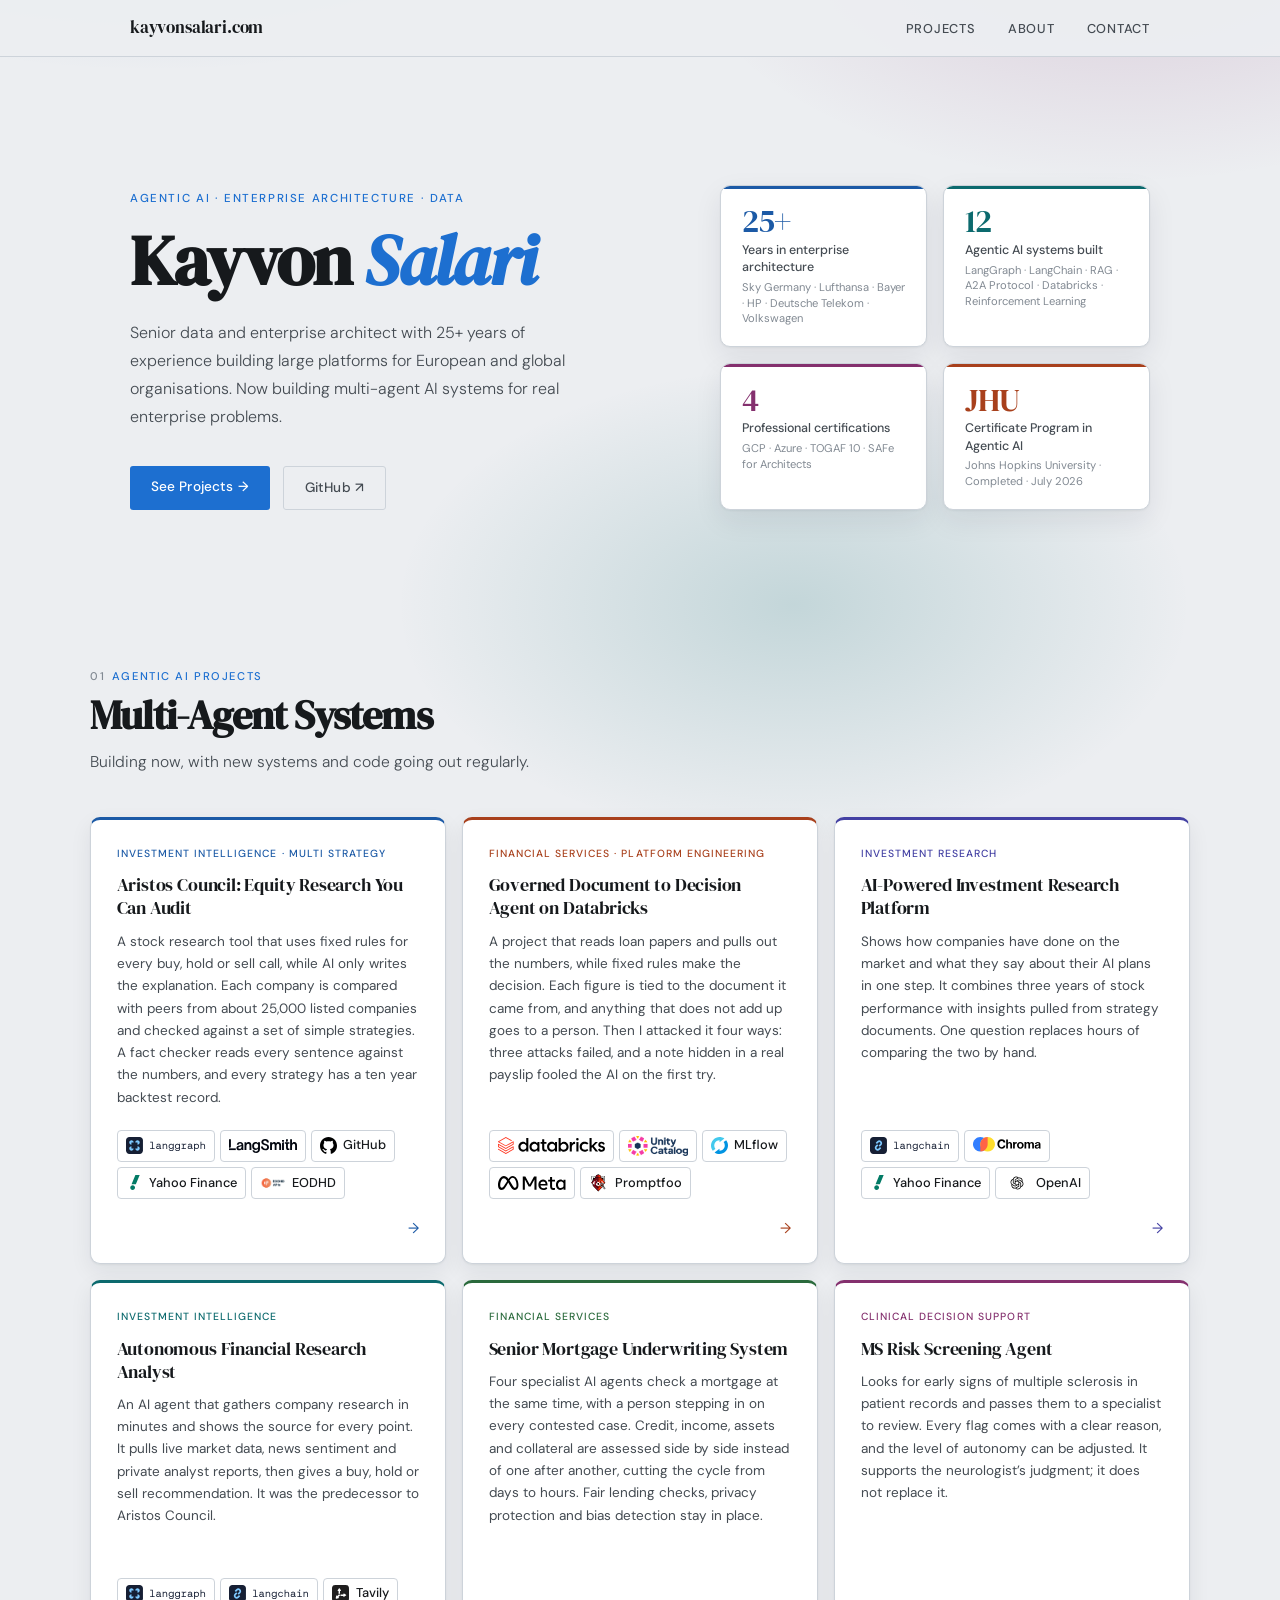
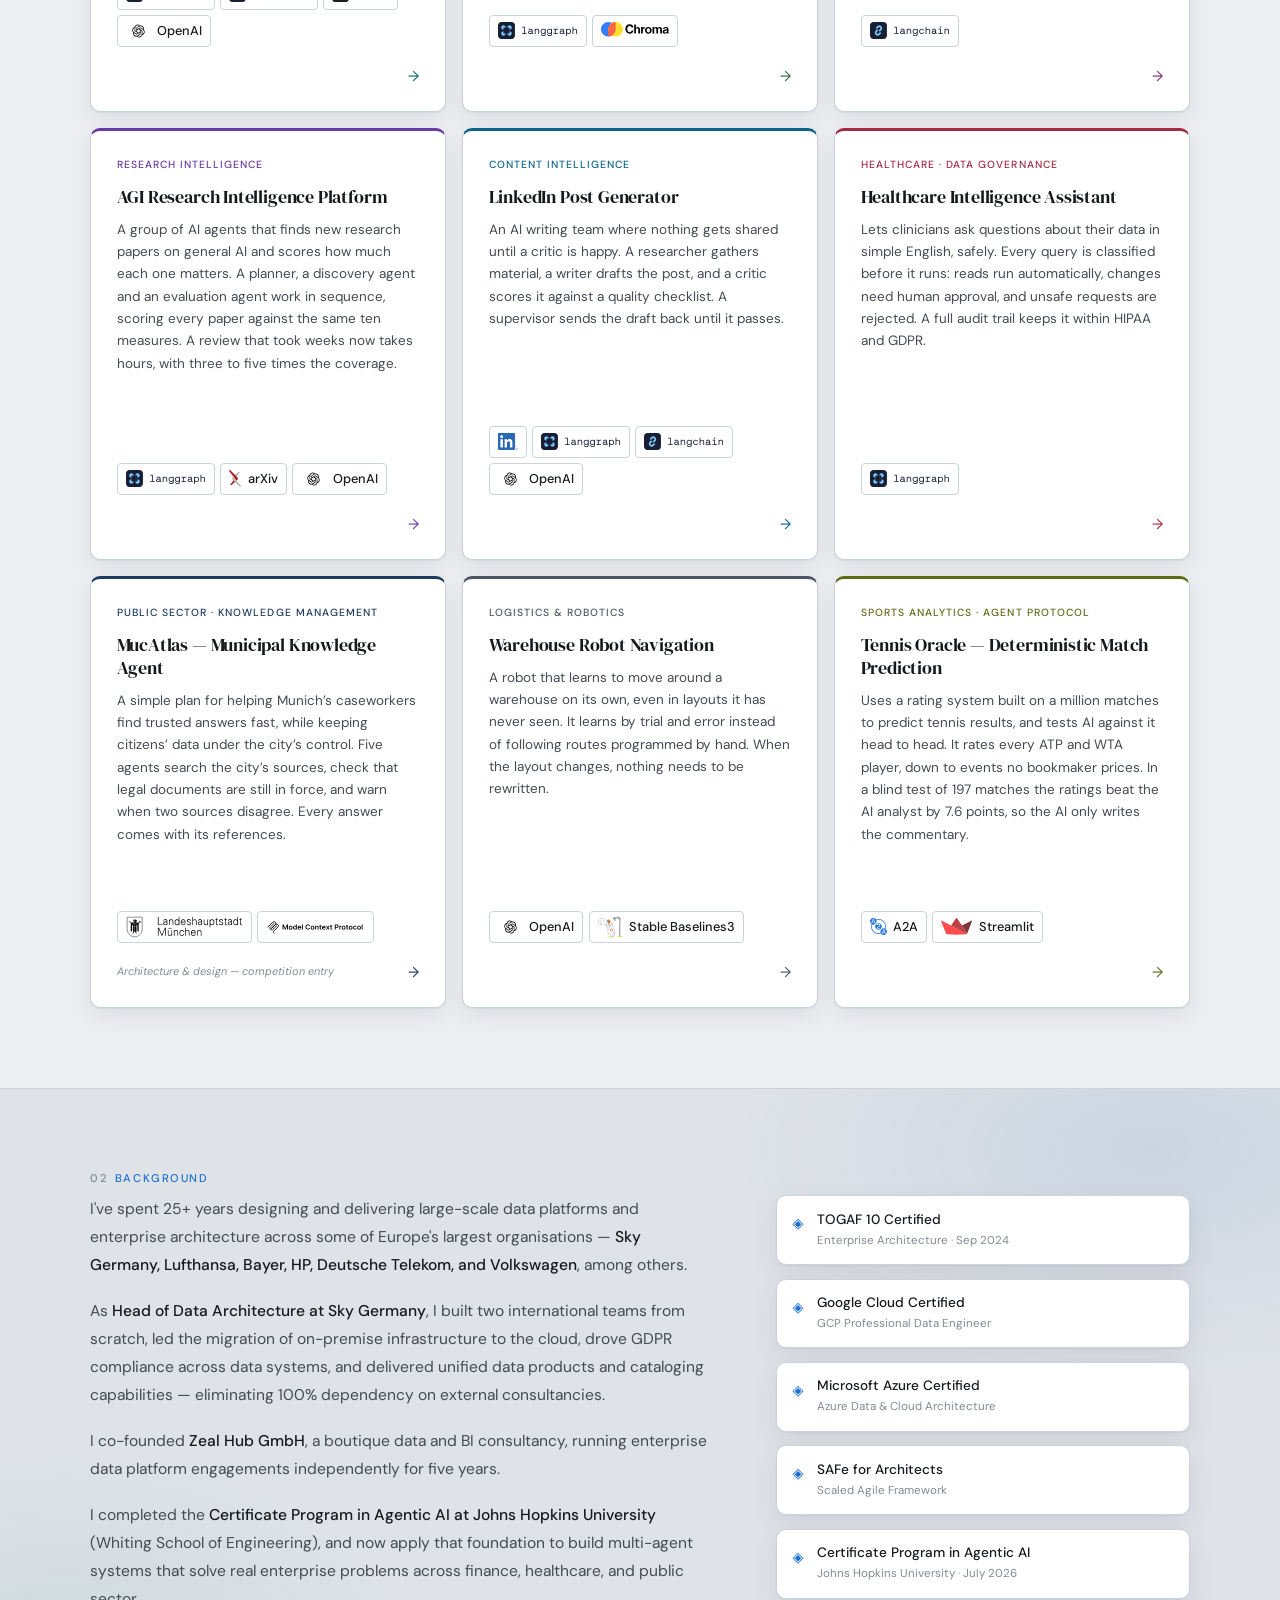
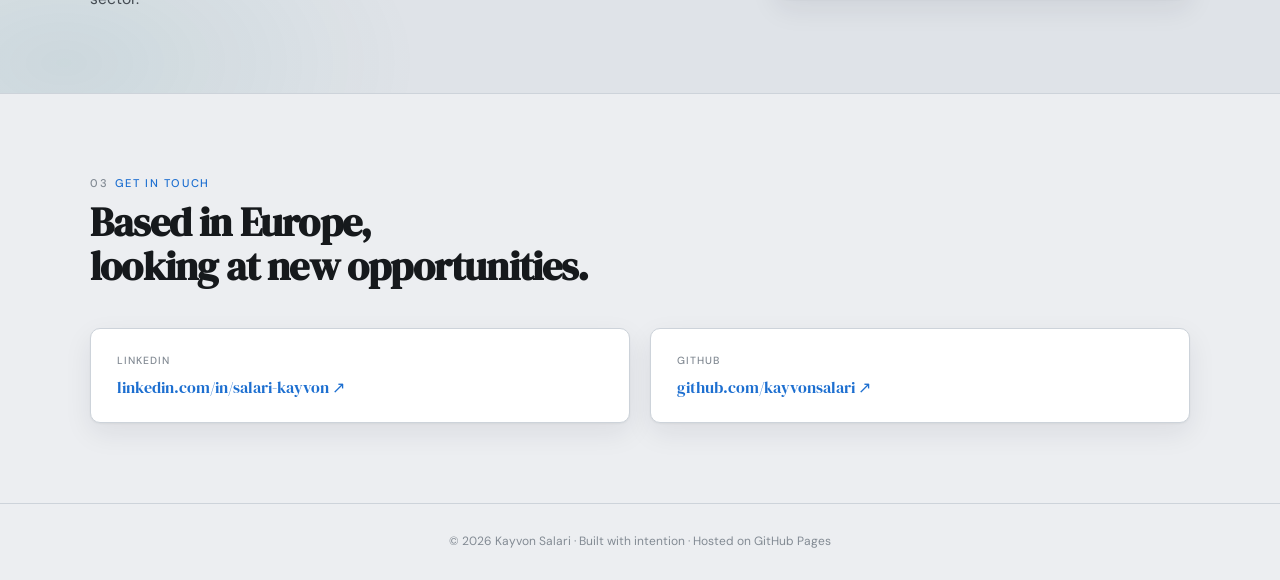
==== commit ff79deff: "LinkedIn Post Generator card: add LinkedIn logo linked to profile The card becomes a box whose title" ====
--- a/index.html
+++ b/index.html
@@ -464,6 +464,14 @@
       border: 1px solid var(--rule);
       border-radius: 4px;
     }
+    /* A card that holds a second link (the LinkedIn logo): the title link covers the card, the logo link sits on top */
+    .card { position: relative; }
+    .card-link { color: inherit; text-decoration: none; }
+    .card-link::after { content: ""; position: absolute; inset: 0; border-radius: inherit; }
+    .card-link:focus-visible { outline: none; }
+    .card:has(.card-link:focus-visible) { box-shadow: 0 0 0 1.5px var(--pc, var(--accent)), 0 14px 36px rgba(20,30,45,0.2); }
+    .card-logos a { position: relative; z-index: 1; transition: border-color 0.15s; }
+    .card-logos a:hover, .card-logos a:focus-visible { border-color: var(--pc, var(--accent)); }
     .card-logos img { display: block; flex: none; width: auto; max-width: none; height: calc(var(--lh) * var(--s, 1)); }
     .card-logos .lg {
       gap: 0.4rem;
@@ -603,15 +611,15 @@
           <div class="card-footer"><span class="card-note"></span><span class="card-arrow">→</span></div>
         </a>
 
-        <a class="card" href="/projects/linkedin-post-generator/" style="--pc: #0b6589;">
+        <div class="card" style="--pc: #0b6589;">
           <div class="card-sector">Content Intelligence</div>
-          <div class="card-title">LinkedIn Post Generator</div>
+          <div class="card-title"><a class="card-link" href="/projects/linkedin-post-generator/">LinkedIn Post Generator</a></div>
           <p class="card-desc">An AI writing team where nothing gets shared until a critic is happy. A researcher gathers material, a writer drafts the post, and a critic scores it against a quality checklist. A supervisor sends the draft back until it passes.</p>
           <div class="card-tags card-logos">
-            <span><img src="/projects/logos/langgraph.svg" alt="LangGraph" loading="lazy" /></span><span><img src="/projects/logos/langchain.svg" alt="LangChain" loading="lazy" /></span><span class="lg"><img src="/projects/logos/openai.svg" alt="" style="--s: 1.5;" loading="lazy" />OpenAI</span>
-          </div>
-          <div class="card-footer"><span class="card-note"></span><span class="card-arrow">→</span></div>
-        </a>
+            <a href="https://www.linkedin.com/in/salari-kayvon/" target="_blank" rel="noopener"><img src="/projects/logos/linkedin.png" alt="LinkedIn" loading="lazy" /></a><span><img src="/projects/logos/langgraph.svg" alt="LangGraph" loading="lazy" /></span><span><img src="/projects/logos/langchain.svg" alt="LangChain" loading="lazy" /></span><span class="lg"><img src="/projects/logos/openai.svg" alt="" style="--s: 1.5;" loading="lazy" />OpenAI</span>
+          </div>
+          <div class="card-footer"><span class="card-note"></span><span class="card-arrow">→</span></div>
+        </div>
 
         <a class="card" href="/projects/healthcare-intelligence-assistant/" style="--pc: #a32b45;">
           <div class="card-sector">Healthcare · Data Governance</div>
